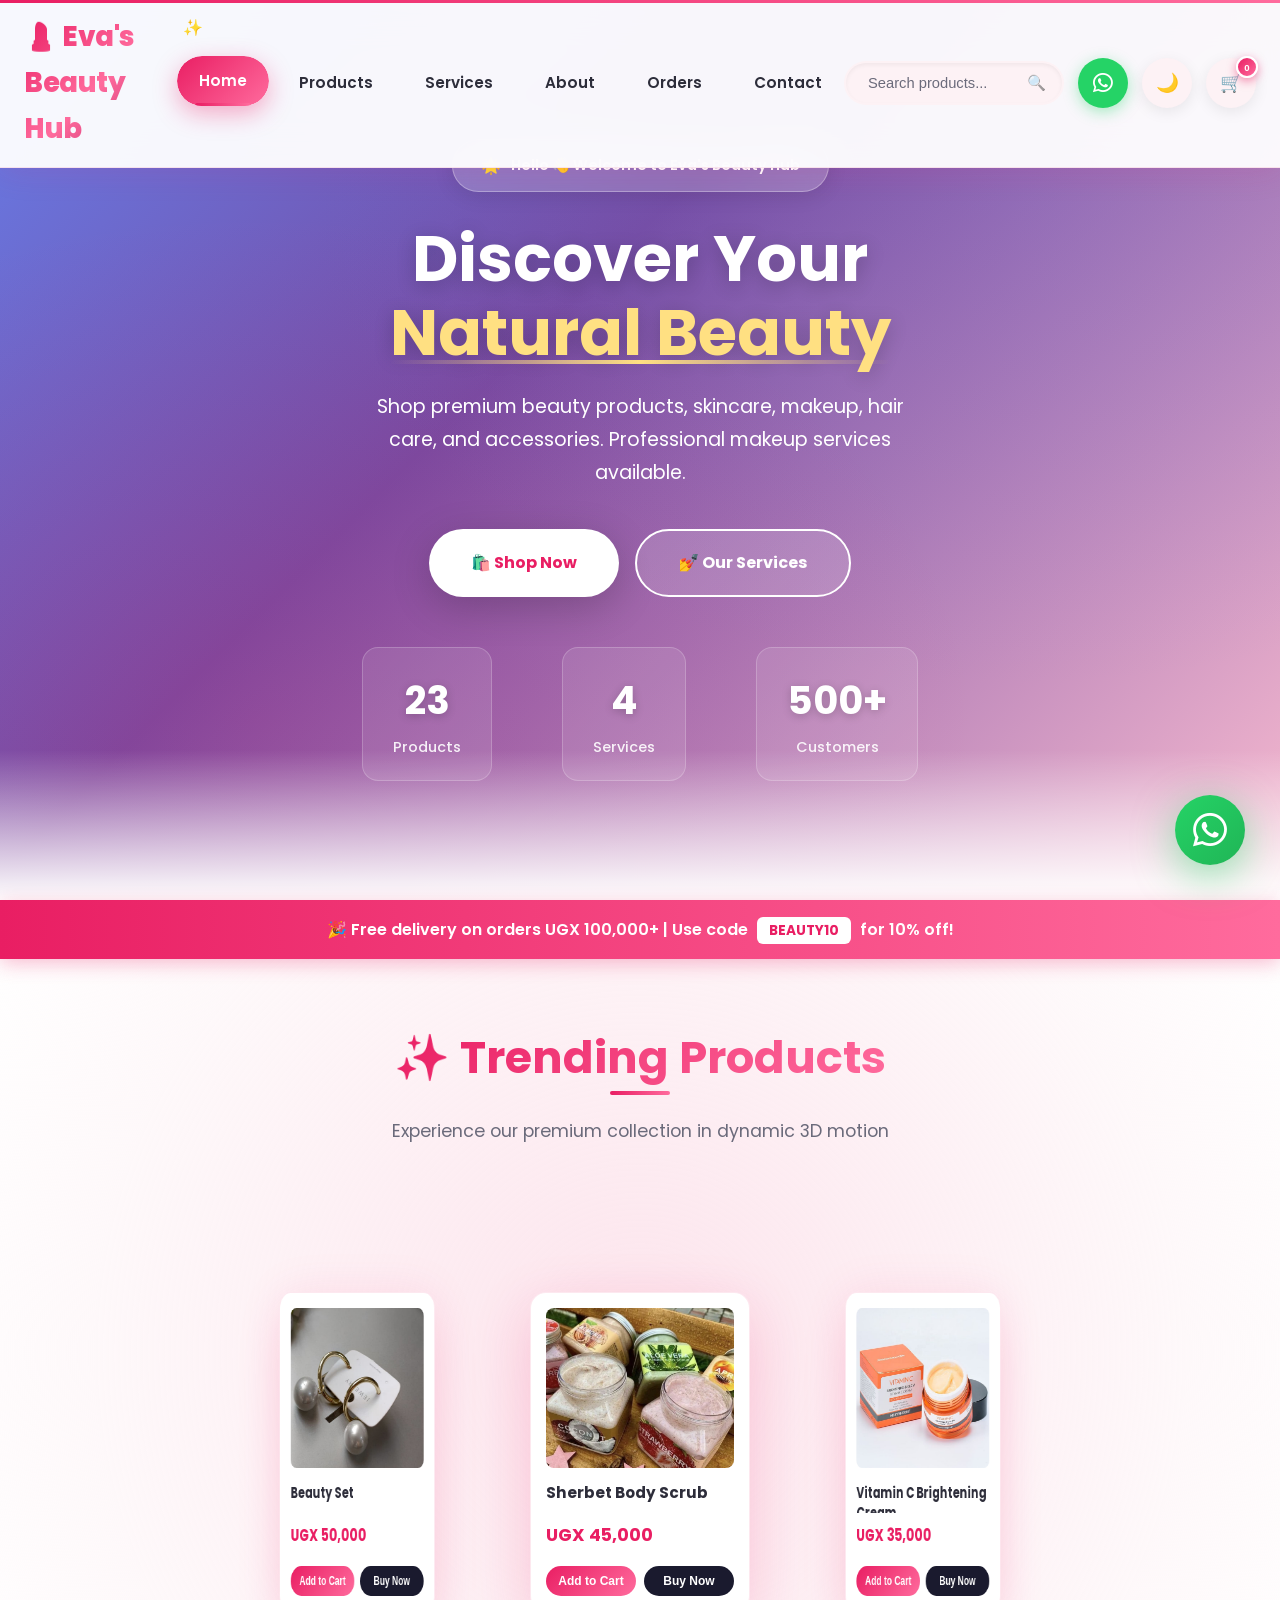
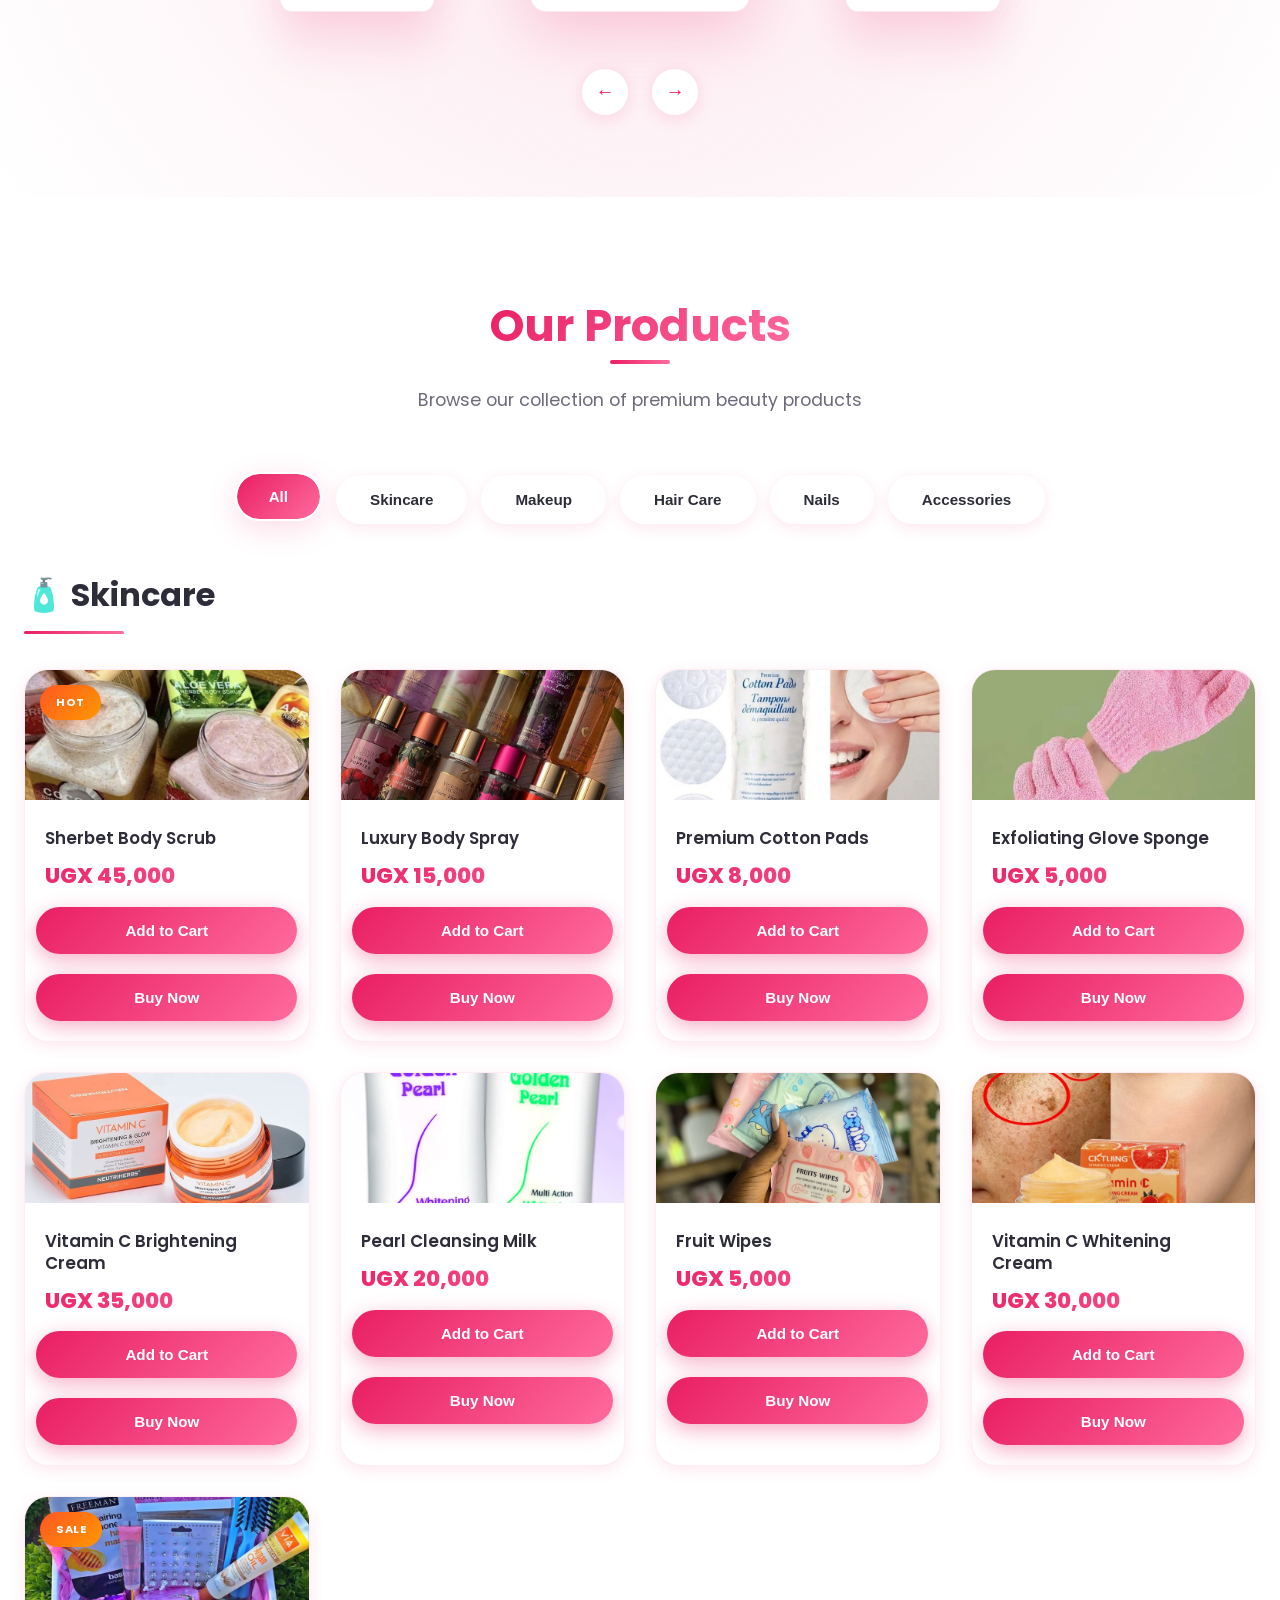
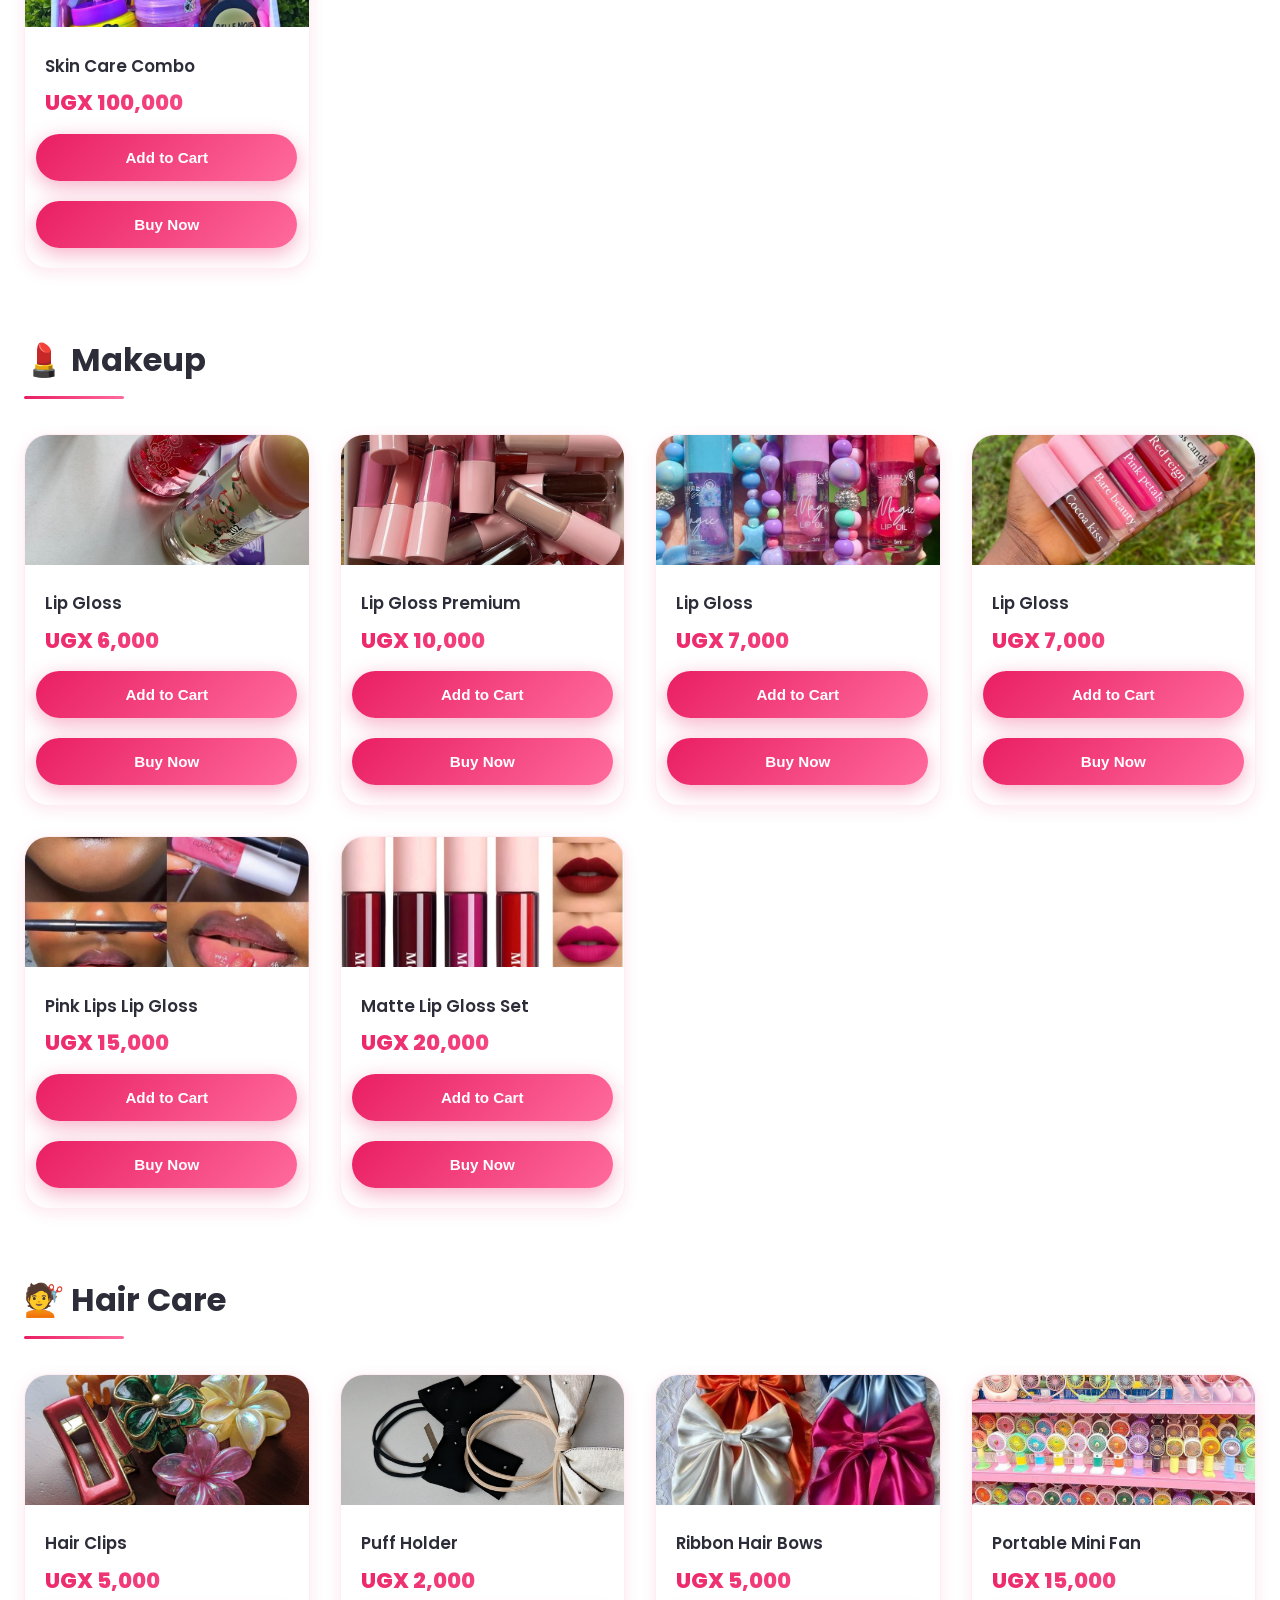
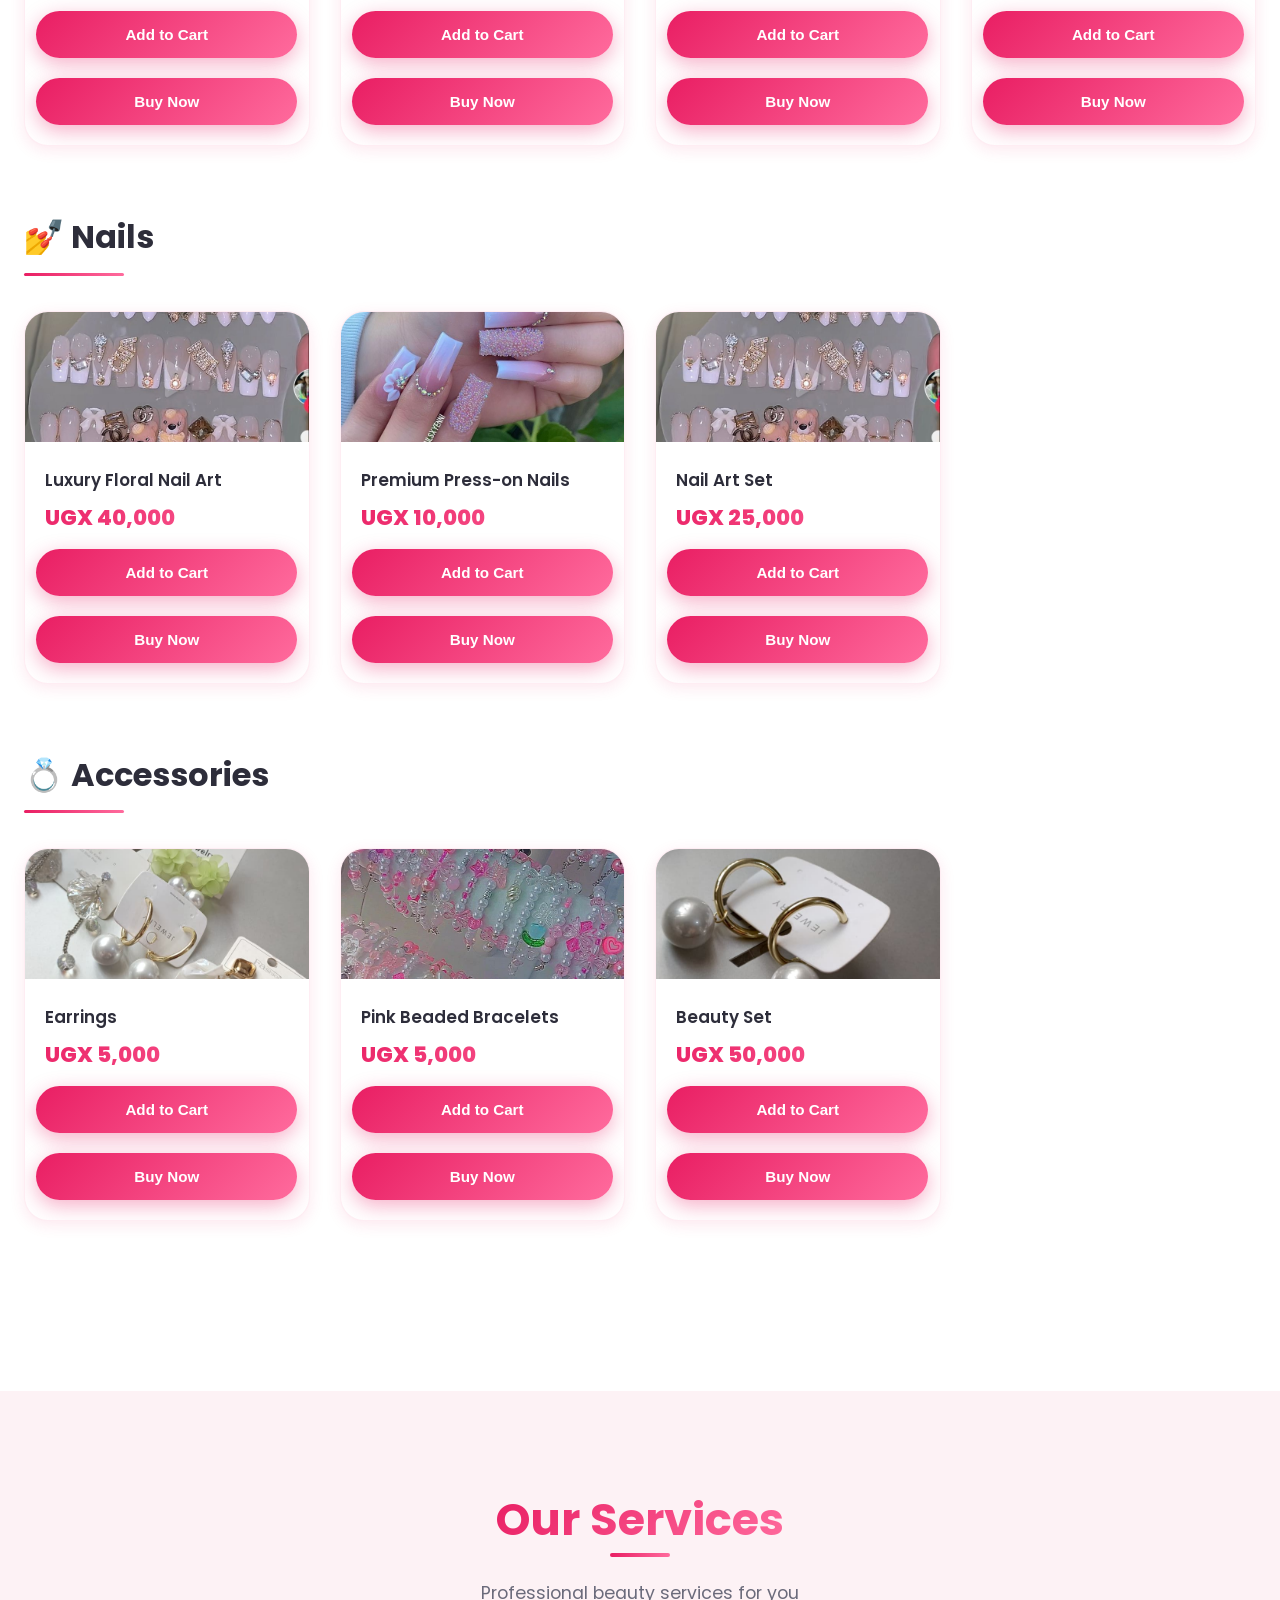
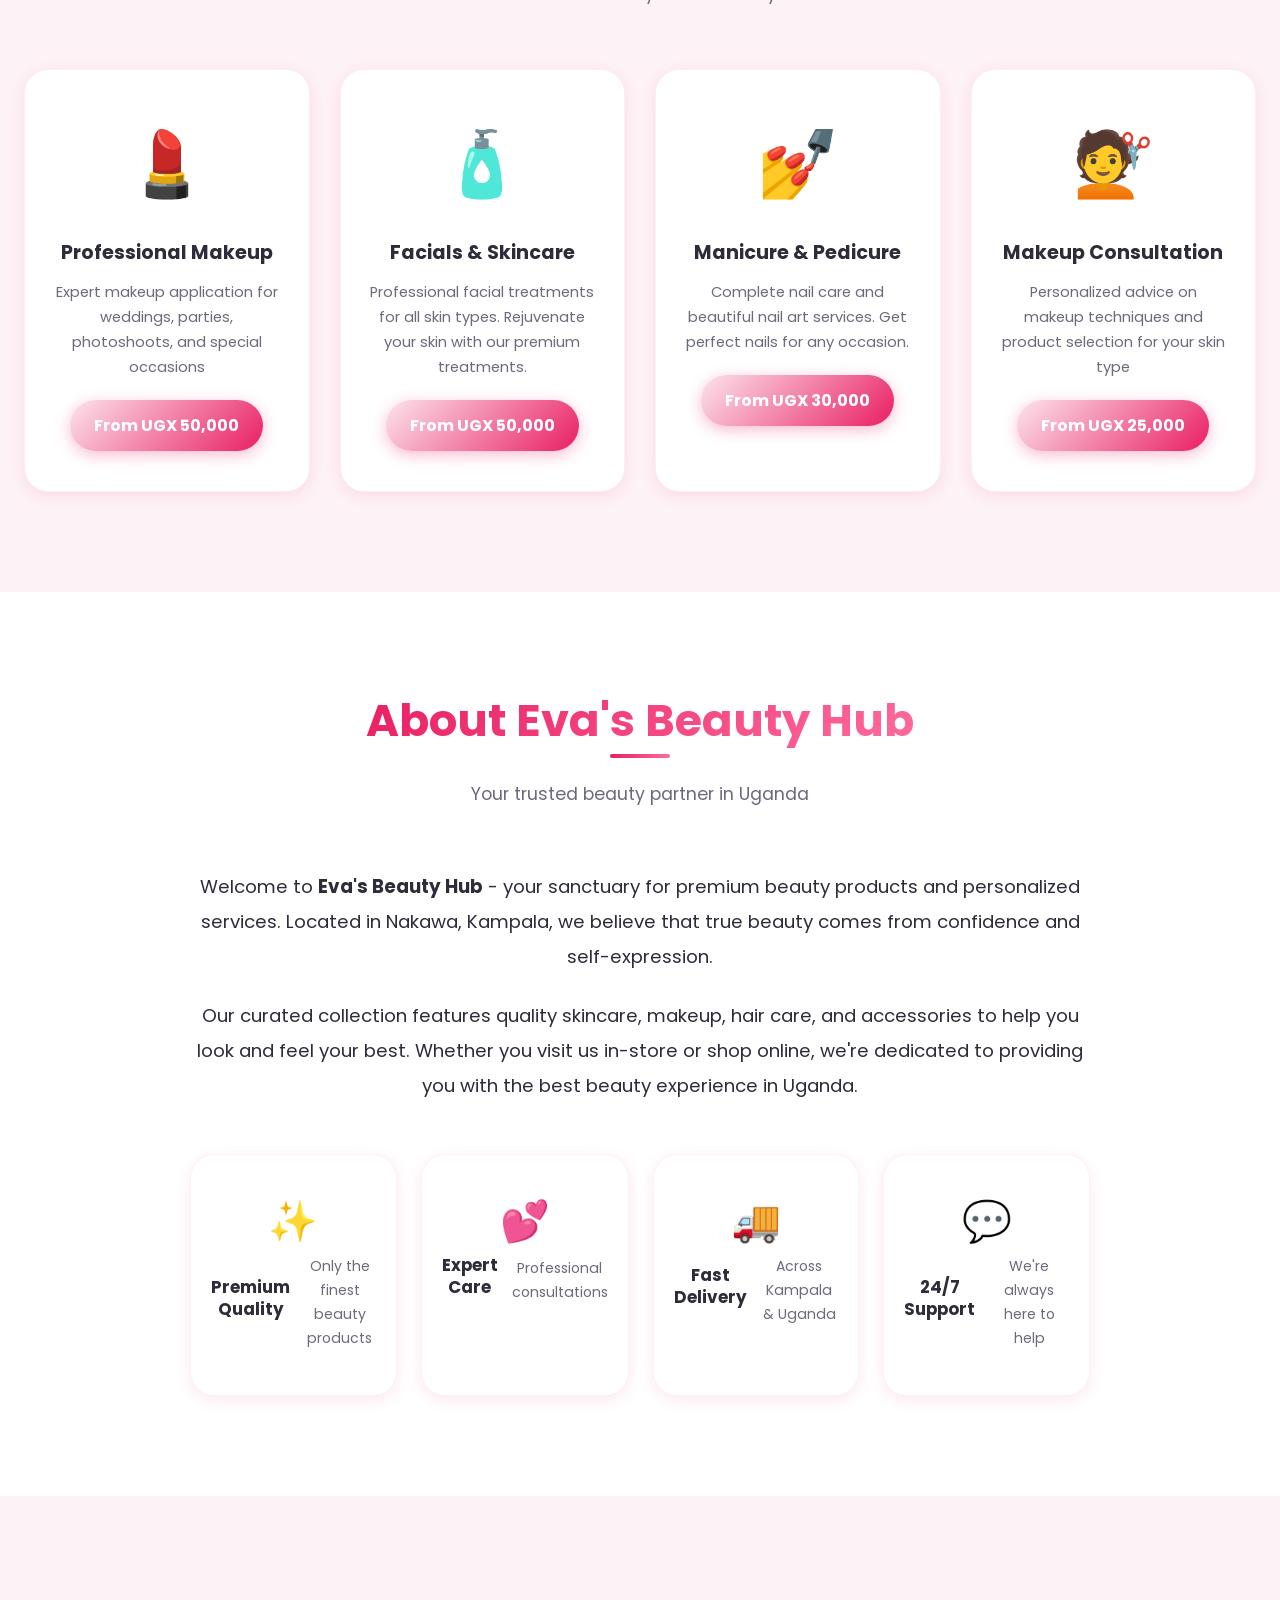
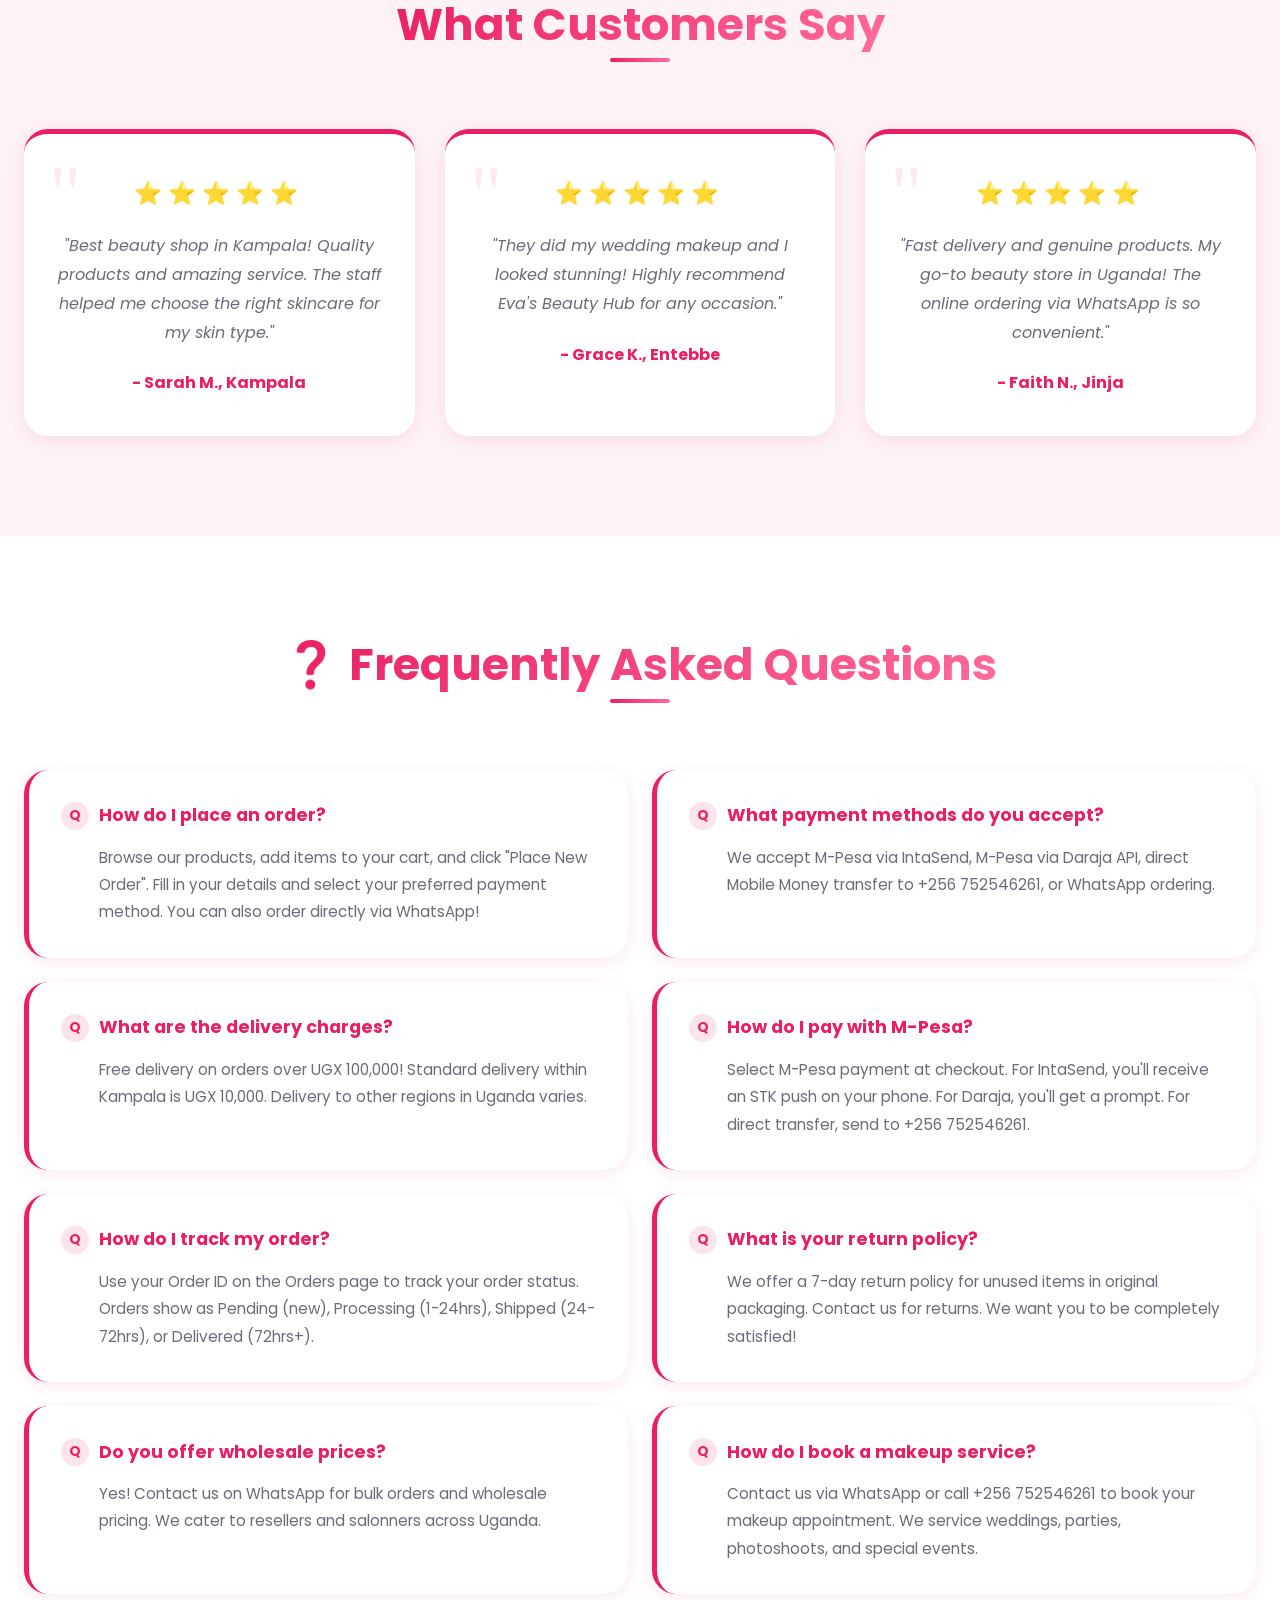
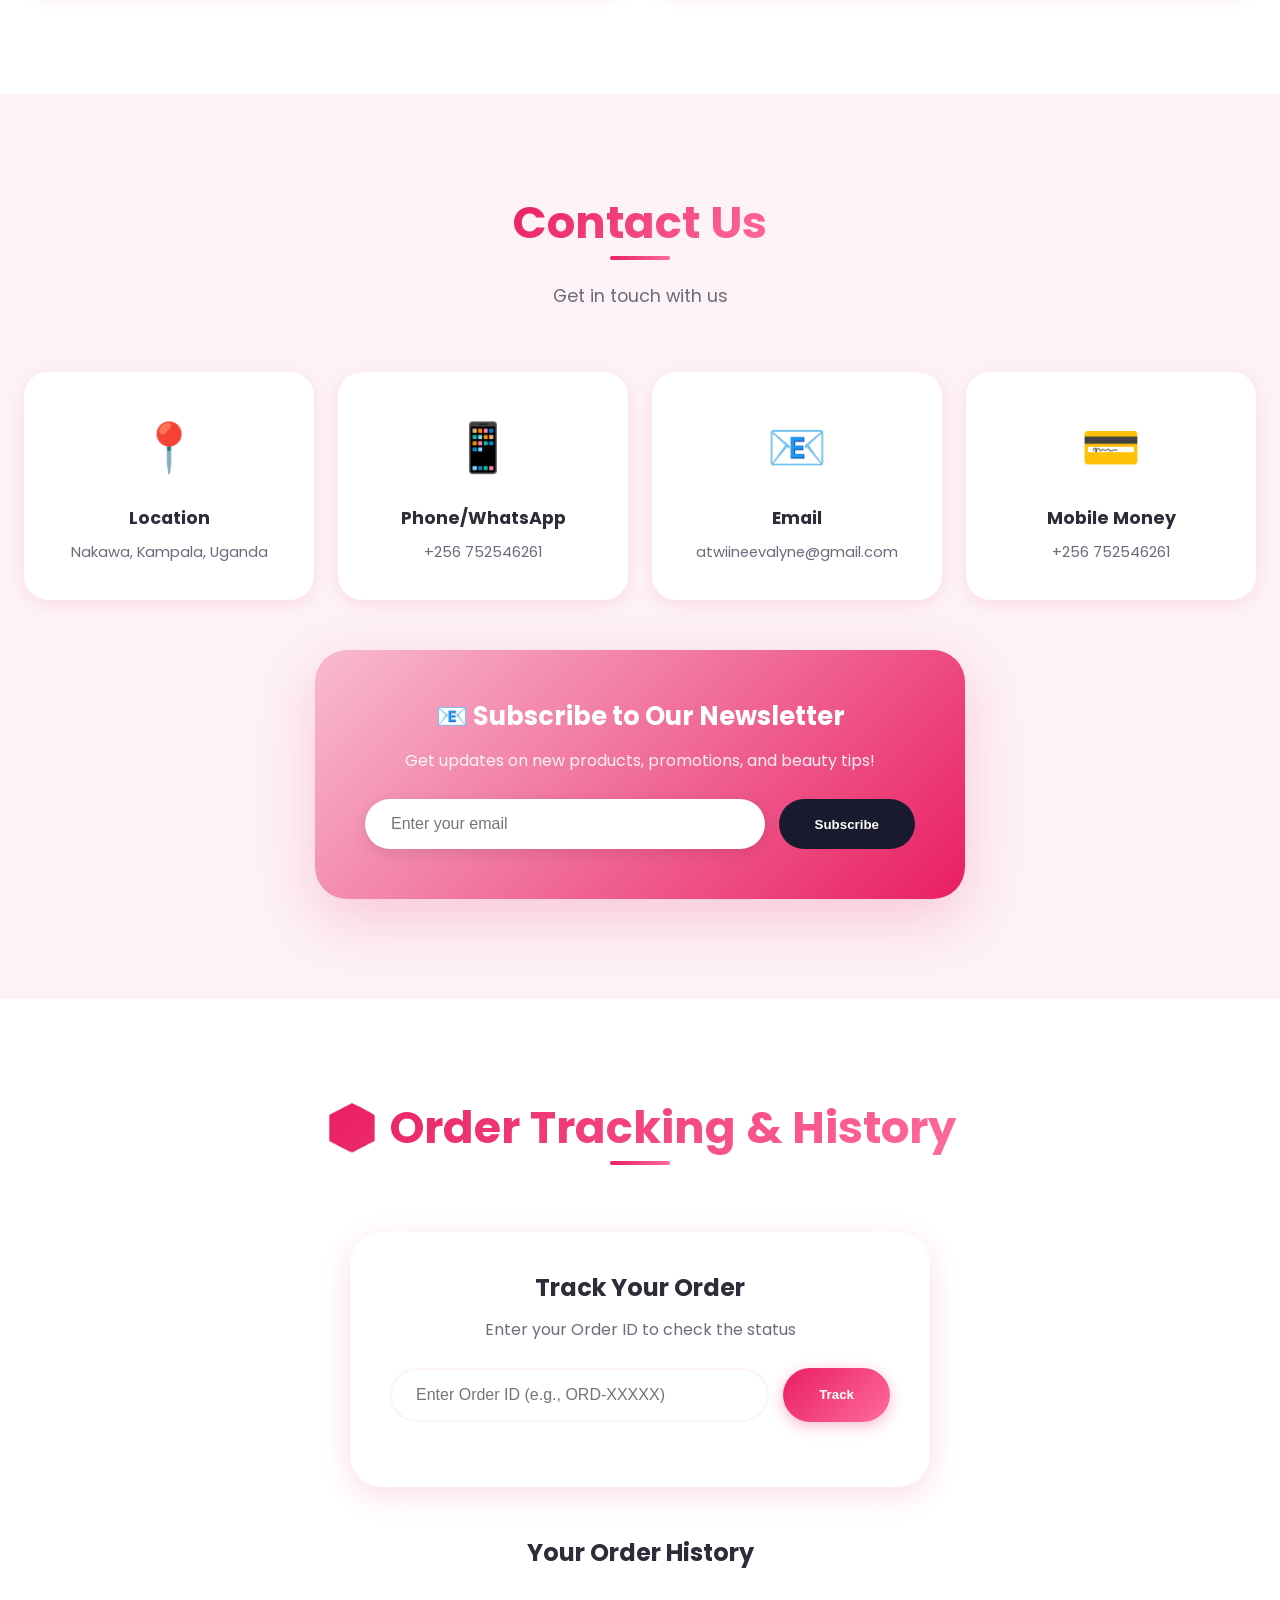
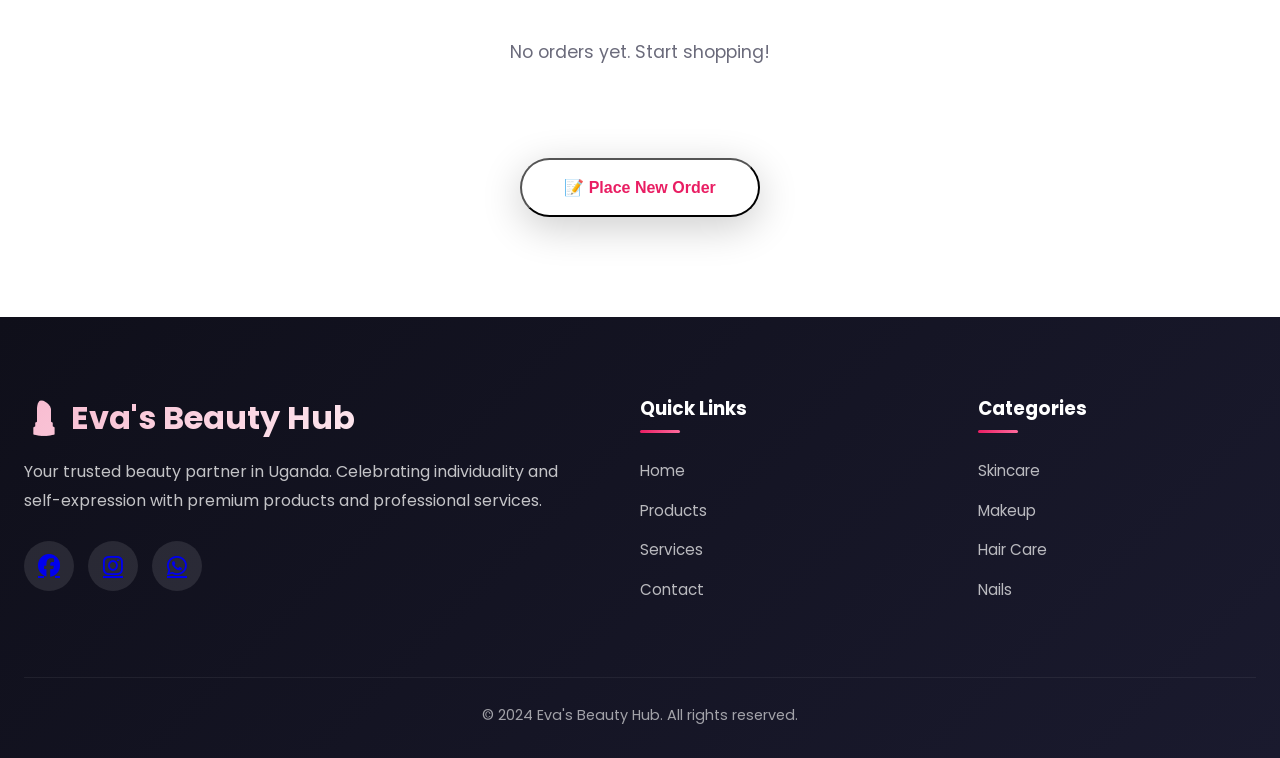
==== index.html @ d5ccd40c ""Update-phone-number-and-implement-product-image-preview"" ====
<!DOCTYPE html>
<html lang="en">
<head>
    <meta charset="UTF-8">
    <meta name="viewport" content="width=device-width, initial-scale=1.0">
    <meta name="description" content="Eva's Beauty Hub - Premium beauty products in Uganda. Shop Skincare, Makeup, Hair Care, Nals & Accessories">
    <title>Eva's Beauty Hub | Online Beauty Store Uganda</title>
    <link rel="stylesheet" href="style.css?v=2.5">
    <link href="https://fonts.googleapis.com/css2?family=Poppins:wght@300;400;500;600;700&display=swap" rel="stylesheet">
    <link rel="icon" href="data:image/svg+xml,<svg xmlns='http://www.w3.org/2000/svg' viewBox='0 0 100 100'><text y='.9em' font-size='90'>💄</text></svg>">
    <link rel="stylesheet" href="https://cdnjs.cloudflare.com/ajax/libs/font-awesome/6.4.0/css/all.min.css">
</head>
<body>

    <!-- Header -->
    <header class="header">
        <div class="header-container">
            <a href="#home" class="logo">💄 Eva's Beauty Hub</a>
            
            <nav class="nav-menu">
                <a href="#home" class="nav-link active">Home</a>
                <a href="#products" class="nav-link">Products</a>
                <a href="#services" class="nav-link">Services</a>
                <a href="#about" class="nav-link">About</a>
                <a href="#orders" class="nav-link">Orders</a>
                <a href="#contact" class="nav-link">Contact</a>
            </nav>

            <div class="header-actions">
                <div class="search-box">
                    <input type="text" id="searchInput" placeholder="Search products..." onkeyup="searchProducts()">
                </div>
                <a href="https://wa.me/256752546261?text=Welcome%20to%20Eva's%20Beauty%20Hub" class="whatsapp-btn" title="Chat on WhatsApp">
                    <i class="fab fa-whatsapp"></i>
                </a>
                <button class="theme-btn" onclick="toggleTheme()">🌙</button>
                <button class="cart-btn" onclick="openCart()">
                    🛒 <span id="cart-count">0</span>
                </button>
                <button class="menu-toggle" onclick="toggleMenu()">☰</button>
            </div>
        </div>
    </header>

    <!-- Hero Section -->
    <section id="home" class="hero">
        <div class="hero-content">
            <span class="hero-badge">Hello 👋 Welcome to Eva's Beauty Hub</span>
            <h1>Discover Your <span class="highlight">Natural Beauty</span></h1>
            <p>Shop premium beauty products, skincare, makeup, hair care, and accessories. Professional makeup services available.</p>
            <div class="hero-btns">
                <a href="#products" class="btn btn-primary">🛍️ Shop Now</a>
                <a href="#services" class="btn btn-outline">💅 Our Services</a>
            </div>
            <div class="hero-stats">
                <div class="stat"><strong>23</strong><span>Products</span></div>
                <div class="stat"><strong>4</strong><span>Services</span></div>
                <div class="stat"><strong>500+</strong><span>Customers</span></div>
            </div>
        </div>
    </section>

    <!-- Promo Banner -->
    <div class="promo-bar">
        🎉 Free delivery on orders UGX 100,000+ | Use code <strong>BEAUTY10</strong> for 10% off!
    </div>

    <!-- Circular Showcase Section -->
    <section class="circular-showcase">
        <div class="section-header">
            <h2>✨ Trending Products</h2>
            <p>Experience our premium collection in dynamic 3D motion</p>
        </div>
        <div class="carousel-stage">
            <div id="circular-carousel" class="carousel-container">
                <!-- Products will be injected by JavaScript -->
            </div>
            <div class="carousel-controls">
                <button class="control-btn" onclick="rotateCarouselManual('prev')">←</button>
                <button class="control-btn" onclick="rotateCarouselManual('next')">→</button>
            </div>
        </div>
    </section>

    <!-- Products Section -->
    <section id="products" class="section">
        <div class="section-header">
            <h2>Our Products</h2>
            <p>Browse our collection of premium beauty products</p>
        </div>

        <!-- Category Filters -->
        <div class="filter-btns">
            <button class="filter-btn active" onclick="filterCategory('all')">All</button>
            <button class="filter-btn" onclick="filterCategory('Skincare')">Skincare</button>
            <button class="filter-btn" onclick="filterCategory('Makeup')">Makeup</button>
            <button class="filter-btn" onclick="filterCategory('Hair Care')">Hair Care</button>
            <button class="filter-btn" onclick="filterCategory('Nails')">Nails</button>
            <button class="filter-btn" onclick="filterCategory('Accessories')">Accessories</button>
        </div>

        <!-- Skincare -->
        <div class="category-group" id="Skincare">
            <h3 class="category-title">🧴 Skincare</h3>
            <div class="products-grid">
                <div class="product-card"><div class="badge">Hot</div><img onclick="openImageModal(this.src)" style="cursor: zoom-in;" src="ace clear spot treatment.jpeg" alt="Sherbet Body Scrub"><h4>Sherbet Body Scrub</h4><p class="price">UGX 45,000</p><button onclick="addToCart(0)">Add to Cart</button><button onclick="quickBuy(0)" class="btn-quick-buy">Buy Now</button></div>
                <div class="product-card"><img onclick="openImageModal(this.src)" style="cursor: zoom-in;" src="body spray.jpeg" alt="Luxury Body Spray"><h4>Luxury Body Spray</h4><p class="price">UGX 15,000</p><button onclick="addToCart(1)">Add to Cart</button><button onclick="quickBuy(1)" class="btn-quick-buy">Buy Now</button></div>
                <div class="product-card"><img onclick="openImageModal(this.src)" style="cursor: zoom-in;" src="cotton pads.jpeg" alt="Premium Cotton Pads"><h4>Premium Cotton Pads</h4><p class="price">UGX 8,000</p><button onclick="addToCart(2)">Add to Cart</button><button onclick="quickBuy(2)" class="btn-quick-buy">Buy Now</button></div>
                <div class="product-card"><img onclick="openImageModal(this.src)" style="cursor: zoom-in;" src="glove sponge.jpeg" alt="Exfoliating Glove"><h4>Exfoliating Glove Sponge</h4><p class="price">UGX 5,000</p><button onclick="addToCart(3)">Add to Cart</button><button onclick="quickBuy(3)" class="btn-quick-buy">Buy Now</button></div>
                <div class="product-card"><img onclick="openImageModal(this.src)" style="cursor: zoom-in;" src="vc brightening cream.jpeg" alt="Vitamin C Cream"><h4>Vitamin C Brightening Cream</h4><p class="price">UGX 35,000</p><button onclick="addToCart(4)">Add to Cart</button><button onclick="quickBuy(4)" class="btn-quick-buy">Buy Now</button></div>
                <div class="product-card"><img onclick="openImageModal(this.src)" style="cursor: zoom-in;" src="pearl cleansing milk.jpeg" alt="Pearl Cleansing Milk"><h4>Pearl Cleansing Milk</h4><p class="price">UGX 20,000</p><button onclick="addToCart(5)">Add to Cart</button><button onclick="quickBuy(5)" class="btn-quick-buy">Buy Now</button></div>
                <div class="product-card"><img onclick="openImageModal(this.src)" style="cursor: zoom-in;" src="wipes.jpeg" alt="Fruit Wipes"><h4>Fruit Wipes</h4><p class="price">UGX 5,000</p><button onclick="addToCart(6)">Add to Cart</button><button onclick="quickBuy(6)" class="btn-quick-buy">Buy Now</button></div>
                <div class="product-card"><img onclick="openImageModal(this.src)" style="cursor: zoom-in;" src="vc whitening cream.jpeg" alt="Vitamin C Whitening"><h4>Vitamin C Whitening Cream</h4><p class="price">UGX 30,000</p><button onclick="addToCart(7)">Add to Cart</button><button onclick="quickBuy(7)" class="btn-quick-buy">Buy Now</button></div>
                <div class="product-card"><div class="badge">Sale</div><img onclick="openImageModal(this.src)" style="cursor: zoom-in;" src="44.jpeg" alt="Skin Care Combo"><h4>Skin Care Combo</h4><p class="price">UGX 100,000</p><button onclick="addToCart(8)">Add to Cart</button><button onclick="quickBuy(8)" class="btn-quick-buy">Buy Now</button></div>
            </div>
        </div>

        <!-- Makeup -->
        <div class="category-group" id="Makeup">
            <h3 class="category-title">💄 Makeup</h3>
            <div class="products-grid">
                <div class="product-card"><img onclick="openImageModal(this.src)" style="cursor: zoom-in;" src="r2.jpeg" alt="Lip Gloss"><h4>Lip Gloss</h4><p class="price">UGX 6,000</p><button onclick="addToCart(9)">Add to Cart</button><button onclick="quickBuy(9)" class="btn-quick-buy">Buy Now</button></div>
                <div class="product-card"><img onclick="openImageModal(this.src)" style="cursor: zoom-in;" src="r3.jpeg" alt="Lip Gloss Premium"><h4>Lip Gloss Premium</h4><p class="price">UGX 10,000</p><button onclick="addToCart(10)">Add to Cart</button><button onclick="quickBuy(10)" class="btn-quick-buy">Buy Now</button></div>
                <div class="product-card"><img onclick="openImageModal(this.src)" style="cursor: zoom-in;" src="r4.jpeg" alt="Lip Gloss"><h4>Lip Gloss</h4><p class="price">UGX 7,000</p><button onclick="addToCart(11)">Add to Cart</button><button onclick="quickBuy(11)" class="btn-quick-buy">Buy Now</button></div>
                <div class="product-card"><img onclick="openImageModal(this.src)" style="cursor: zoom-in;" src="r6.jpeg" alt="Lip Gloss"><h4>Lip Gloss</h4><p class="price">UGX 7,000</p><button onclick="addToCart(12)">Add to Cart</button><button onclick="quickBuy(12)" class="btn-quick-buy">Buy Now</button></div>
                <div class="product-card"><img onclick="openImageModal(this.src)" style="cursor: zoom-in;" src="e4.jpeg" alt="Pink Lips"><h4>Pink Lips Lip Gloss</h4><p class="price">UGX 15,000</p><button onclick="addToCart(13)">Add to Cart</button><button onclick="quickBuy(13)" class="btn-quick-buy">Buy Now</button></div>
                <div class="product-card"><img onclick="openImageModal(this.src)" style="cursor: zoom-in;" src="velvet matte lip stick.jpeg" alt="Matte Lip Gloss"><h4>Matte Lip Gloss Set</h4><p class="price">UGX 20,000</p><button onclick="addToCart(14)">Add to Cart</button><button onclick="quickBuy(14)" class="btn-quick-buy">Buy Now</button></div>
            </div>
        </div>

        <!-- Hair Care -->
        <div class="category-group" id="Hair Care">
            <h3 class="category-title">💇 Hair Care</h3>
            <div class="products-grid">
                <div class="product-card"><img onclick="openImageModal(this.src)" style="cursor: zoom-in;" src="rr.jpeg" alt="Hair Clips"><h4>Hair Clips</h4><p class="price">UGX 5,000</p><button onclick="addToCart(15)">Add to Cart</button><button onclick="quickBuy(15)" class="btn-quick-buy">Buy Now</button></div>
                <div class="product-card"><img onclick="openImageModal(this.src)" style="cursor: zoom-in;" src="re.jpeg" alt="Puff Holder"><h4>Puff Holder</h4><p class="price">UGX 2,000</p><button onclick="addToCart(16)">Add to Cart</button><button onclick="quickBuy(16)" class="btn-quick-buy">Buy Now</button></div>
                <div class="product-card"><img onclick="openImageModal(this.src)" style="cursor: zoom-in;" src="hair clips.jpeg" alt="Ribbon Hair Bows"><h4>Ribbon Hair Bows</h4><p class="price">UGX 5,000</p><button onclick="addToCart(17)">Add to Cart</button><button onclick="quickBuy(17)" class="btn-quick-buy">Buy Now</button></div>
                <div class="product-card"><img onclick="openImageModal(this.src)" style="cursor: zoom-in;" src="hand funs.jpeg" alt="Mini Fan"><h4>Portable Mini Fan</h4><p class="price">UGX 15,000</p><button onclick="addToCart(18)">Add to Cart</button><button onclick="quickBuy(18)" class="btn-quick-buy">Buy Now</button></div>
            </div>
        </div>

        <!-- Nails -->
        <div class="category-group" id="Nails">
            <h3 class="category-title">💅 Nails</h3>
            <div class="products-grid">
                <div class="product-card"><img onclick="openImageModal(this.src)" style="cursor: zoom-in;" src="nails3.jpeg" alt="Luxury Floral Nail Art"><h4>Luxury Floral Nail Art</h4><p class="price">UGX 40,000</p><button onclick="addToCart(19)">Add to Cart</button><button onclick="quickBuy(19)" class="btn-quick-buy">Buy Now</button></div>
                <div class="product-card"><img onclick="openImageModal(this.src)" style="cursor: zoom-in;" src="nails4.jpeg" alt="Premium Press-on Nails"><h4>Premium Press-on Nails</h4><p class="price">UGX 10,000</p><button onclick="addToCart(20)">Add to Cart</button><button onclick="quickBuy(20)" class="btn-quick-buy">Buy Now</button></div>
                <div class="product-card"><img onclick="openImageModal(this.src)" style="cursor: zoom-in;" src="nails.jpeg" alt="Nail Art Set"><h4>Nail Art Set</h4><p class="price">UGX 25,000</p><button onclick="addToCart(21)">Add to Cart</button><button onclick="quickBuy(21)" class="btn-quick-buy">Buy Now</button></div>
            </div>
        </div>

        <!-- Accessories -->
        <div class="category-group" id="Accessories">
            <h3 class="category-title">💍 Accessories</h3>
            <div class="products-grid">
                <div class="product-card"><img onclick="openImageModal(this.src)" style="cursor: zoom-in;" src="r1.jpeg" alt="Earrings"><h4>Earrings</h4><p class="price">UGX 5,000</p><button onclick="addToCart(22)">Add to Cart</button><button onclick="quickBuy(22)" class="btn-quick-buy">Buy Now</button></div>
                <div class="product-card"><img onclick="openImageModal(this.src)" style="cursor: zoom-in;" src="bracelets.jpeg" alt="Pink Beaded Bracelets"><h4>Pink Beaded Bracelets</h4><p class="price">UGX 5,000</p><button onclick="addToCart(23)">Add to Cart</button><button onclick="quickBuy(23)" class="btn-quick-buy">Buy Now</button></div>
                <div class="product-card"><img onclick="openImageModal(this.src)" style="cursor: zoom-in;" src="er.jpeg" alt="Beauty Set"><h4>Beauty Set</h4><p class="price">UGX 50,000</p><button onclick="addToCart(24)">Add to Cart</button><button onclick="quickBuy(24)" class="btn-quick-buy">Buy Now</button></div>
            </div>
        </div>
    </section>

    <!-- Services Section -->
    <section id="services" class="section bg-light">
        <div class="section-header">
            <h2>Our Services</h2>
            <p>Professional beauty services for you</p>
        </div>
        <div class="services-grid">
            <div class="service-card">
                <div class="service-icon">💄</div>
                <h3>Professional Makeup</h3>
                <p>Expert makeup application for weddings, parties, photoshoots, and special occasions</p>
                <span class="service-price">From UGX 50,000</span>
            </div>
            <div class="service-card">
                <div class="service-icon">🧴</div>
                <h3>Facials & Skincare</h3>
                <p>Professional facial treatments for all skin types. Rejuvenate your skin with our premium treatments.</p>
                <span class="service-price">From UGX 50,000</span>
            </div>
            <div class="service-card">
                <div class="service-icon">💅</div>
                <h3>Manicure & Pedicure</h3>
                <p>Complete nail care and beautiful nail art services. Get perfect nails for any occasion.</p>
                <span class="service-price">From UGX 30,000</span>
            </div>
            <div class="service-card">
                <div class="service-icon">💇</div>
                <h3>Makeup Consultation</h3>
                <p>Personalized advice on makeup techniques and product selection for your skin type</p>
                <span class="service-price">From UGX 25,000</span>
            </div>
        </div>
    </section>

    <!-- About Section -->
    <section id="about" class="section">
        <div class="section-header">
            <h2>About Eva's Beauty Hub</h2>
            <p>Your trusted beauty partner in Uganda</p>
        </div>
        <div class="about-content">
            <p>Welcome to <strong>Eva's Beauty Hub</strong> - your sanctuary for premium beauty products and personalized services. Located in Nakawa, Kampala, we believe that true beauty comes from confidence and self-expression.</p>
            <p>Our curated collection features quality skincare, makeup, hair care, and accessories to help you look and feel your best. Whether you visit us in-store or shop online, we're dedicated to providing you with the best beauty experience in Uganda.</p>
            <div class="features">
                <div class="feature"><span>✨</span><div><h4>Premium Quality</h4><p>Only the finest beauty products</p></div></div>
                <div class="feature"><span>💕</span><div><h4>Expert Care</h4><p>Professional consultations</p></div></div>
                <div class="feature"><span>🚚</span><div><h4>Fast Delivery</h4><p>Across Kampala & Uganda</p></div></div>
                <div class="feature"><span>💬</span><div><h4>24/7 Support</h4><p>We're always here to help</p></div></div>
            </div>
        </div>
    </section>

    <!-- Testimonials -->
    <section class="section bg-light">
        <div class="section-header">
            <h2>What Customers Say</h2>
        </div>
        <div class="testimonials-grid">
            <div class="testimonial">
                <div class="stars">⭐⭐⭐⭐⭐</div>
                <p>"Best beauty shop in Kampala! Quality products and amazing service. The staff helped me choose the right skincare for my skin type."</p>
                <span>- Sarah M., Kampala</span>
            </div>
            <div class="testimonial">
                <div class="stars">⭐⭐⭐⭐⭐</div>
                <p>"They did my wedding makeup and I looked stunning! Highly recommend Eva's Beauty Hub for any occasion."</p>
                <span>- Grace K., Entebbe</span>
            </div>
            <div class="testimonial">
                <div class="stars">⭐⭐⭐⭐⭐</div>
                <p>"Fast delivery and genuine products. My go-to beauty store in Uganda! The online ordering via WhatsApp is so convenient."</p>
                <span>- Faith N., Jinja</span>
            </div>
        </div>
    </section>

    <!-- FAQ Section -->
    <section class="section">
        <div class="section-header">
            <h2>❓ Frequently Asked Questions</h2>
        </div>
        <div class="faq-grid">
            <div class="faq-item">
                <h4>How do I place an order?</h4>
                <p>Browse our products, add items to your cart, and click "Place New Order". Fill in your details and select your preferred payment method. You can also order directly via WhatsApp!</p>
            </div>
            <div class="faq-item">
                <h4>What payment methods do you accept?</h4>
                <p>We accept M-Pesa via IntaSend, M-Pesa via Daraja API, direct Mobile Money transfer to +256 752546261, or WhatsApp ordering.</p>
            </div>
            <div class="faq-item">
                <h4>What are the delivery charges?</h4>
                <p>Free delivery on orders over UGX 100,000! Standard delivery within Kampala is UGX 10,000. Delivery to other regions in Uganda varies.</p>
            </div>
            <div class="faq-item">
                <h4>How do I pay with M-Pesa?</h4>
                <p>Select M-Pesa payment at checkout. For IntaSend, you'll receive an STK push on your phone. For Daraja, you'll get a prompt. For direct transfer, send to +256 752546261.</p>
            </div>
            <div class="faq-item">
                <h4>How do I track my order?</h4>
                <p>Use your Order ID on the Orders page to track your order status. Orders show as Pending (new), Processing (1-24hrs), Shipped (24-72hrs), or Delivered (72hrs+).</p>
            </div>
            <div class="faq-item">
                <h4>What is your return policy?</h4>
                <p>We offer a 7-day return policy for unused items in original packaging. Contact us for returns. We want you to be completely satisfied!</p>
            </div>
            <div class="faq-item">
                <h4>Do you offer wholesale prices?</h4>
                <p>Yes! Contact us on WhatsApp for bulk orders and wholesale pricing. We cater to resellers and salonners across Uganda.</p>
            </div>
            <div class="faq-item">
                <h4>How do I book a makeup service?</h4>
                <p>Contact us via WhatsApp or call +256 752546261 to book your makeup appointment. We service weddings, parties, photoshoots, and special events.</p>
            </div>
        </div>
    </section>

    <!-- Contact Section -->
    <section id="contact" class="section bg-light">
        <div class="section-header">
            <h2>Contact Us</h2>
            <p>Get in touch with us</p>
        </div>
        <div class="contact-grid">
            <div class="contact-card">
                <span>📍</span>
                <h4>Location</h4>
                <p>Nakawa, Kampala, Uganda</p>
            </div>
            <div class="contact-card">
                <span>📱</span>
                <h4>Phone/WhatsApp</h4>
                <p>+256 752546261</p>
            </div>
            <div class="contact-card">
                <span>📧</span>
                <h4>Email</h4>
                <p>atwiineevalyne@gmail.com</p>
            </div>
            <div class="contact-card">
                <span>💳</span>
                <h4>Mobile Money</h4>
                <p>+256 752546261</p>
            </div>
        </div>

        <!-- Newsletter -->
        <div class="newsletter">
            <h3>📧 Subscribe to Our Newsletter</h3>
            <p>Get updates on new products, promotions, and beauty tips!</p>
            <form onsubmit="subscribeNewsletter(event)">
                <input type="email" id="newsletterEmail" placeholder="Enter your email" required>
                <button type="submit">Subscribe</button>
            </form>
        </div>
    </section>

    <!-- Orders Section -->
    <section id="orders" class="section">
        <div class="section-header">
            <h2>📦 Order Tracking & History</h2>
        </div>
        
        <!-- Track Order -->
        <div class="track-order">
            <h3>Track Your Order</h3>
            <p>Enter your Order ID to check the status</p>
            <div class="track-form">
                <input type="text" id="trackInput" placeholder="Enter Order ID (e.g., ORD-XXXXX)">
                <button onclick="trackOrder()">Track</button>
            </div>
            <div id="trackResult"></div>
        </div>

        <!-- Order History -->
        <div class="order-history">
            <h3>Your Order History</h3>
            <div id="orderHistory"></div>
        </div>

        <!-- Place New Order Button -->
        <div class="place-order-section">
            <button class="btn btn-primary" onclick="openOrderModal()">📝 Place New Order</button>
        </div>
    </section>

    <!-- Footer -->
    <footer class="footer">
        <div class="footer-content">
            <div class="footer-brand">
                <h3>💄 Eva's Beauty Hub</h3>
                <p>Your trusted beauty partner in Uganda. Celebrating individuality and self-expression with premium products and professional services.</p>
                <div class="social-links">
                    <a href="#"><i class="fab fa-facebook"></i></a>
                    <a href="#"><i class="fab fa-instagram"></i></a>
                    <a href="https://wa.me/256752546261?text=Welcome%20to%20Eva's%20Beauty%20Hub"><i class="fab fa-whatsapp"></i></a>
                </div>
            </div>
            <div class="footer-links">
                <h4>Quick Links</h4>
                <a href="#home">Home</a>
                <a href="#products">Products</a>
                <a href="#services">Services</a>
                <a href="#contact">Contact</a>
            </div>
            <div class="footer-links">
                <h4>Categories</h4>
                <a href="#products">Skincare</a>
                <a href="#products">Makeup</a>
                <a href="#products">Hair Care</a>
                <a href="#products">Nails</a>
            </div>
        </div>
        <div class="footer-bottom">
            <p>&copy; 2024 Eva's Beauty Hub. All rights reserved.</p>
        </div>
    </footer>

    <!-- Floating WhatsApp -->
    <a href="https://wa.me/256752546261?text=Welcome%20to%20Eva's%20Beauty%20Hub" class="float-whatsapp" target="_blank"><i class="fab fa-whatsapp"></i></a>

    <!-- Cart Modal -->
    <div id="cartModal" class="modal">
        <div class="modal-content order-modal">
            <span class="close" onclick="closeCart()">&times;</span>
            <h2>🛒 Your Cart</h2>
            <div id="cart-items">
                <p class="empty-cart">Your cart is empty</p>
            </div>
            <div class="cart-total">
                <strong>Total: UGX <span id="cart-total">0</span></strong>
            </div>

            <!-- Checkout Form (Initially Hidden) -->
            <div id="checkoutForm" style="display:none; margin-top: 30px; border-top: 2px solid var(--bg-light); padding-top: 20px;">
                <h3>📝 Order Details</h3>
                <div id="checkoutSummary" style="background: var(--bg-light); padding: 15px; border-radius: 8px; margin-bottom: 20px; font-size: 0.9em;">
                    <!-- Order summary will be injected here -->
                </div>
                <form id="orderForm" onsubmit="submitOrder(event)">
                    <div class="form-group">
                        <label>Full Name *</label>
                        <input type="text" id="orderName" required placeholder="Your full name">
                    </div>
                    <div class="form-group">
                        <label>Email *</label>
                        <input type="email" id="orderEmail" required placeholder="your@email.com">
                    </div>
                    <div class="form-group">
                        <label>Phone Number *</label>
                        <input type="tel" id="orderPhone" required placeholder="+256 7XX XXX XXX">
                    </div>
                    <div class="form-group">
                        <label>Delivery Address *</label>
                        <textarea id="orderAddress" required placeholder="Full delivery address"></textarea>
                    </div>
                    <div class="form-group">
                        <label>Payment Method *</label>
                        <select id="orderPayment" required>
                            <option value="">-- Select Payment --</option>
                            <option value="intasend">M-Pesa via IntaSend (STK Push)</option>
                            <option value="daraja">M-Pesa via Daraja API</option>
                            <option value="direct">Direct Mobile Money Transfer</option>
                            <option value="whatsapp">WhatsApp Ordering</option>
                            <option value="instagram">Instagram Ordering (Direct DM)</option>
                            <option value="gmail">Email Ordering (Gmail)</option>
                        </select>
                    </div>
                    <div class="payment-instructions" id="paymentInstructions" style="display:none">
                        <p id="instructionText"></p>
                    </div>
                    <div class="form-group">
                        <label>Special Notes</label>
                        <textarea id="orderNotes" placeholder="Any special instructions..."></textarea>
                    </div>
                    <button type="submit" class="btn-submit" id="orderSubmitBtn">✅ Submit Order</button>
                </form>
            </div>

            <div class="cart-actions" id="cartActions">
                <button class="btn-order" onclick="showCheckout()" id="proceedBtn">📝 Proceed to Checkout</button>
                <button class="btn-clear" onclick="clearCart()">Clear Cart</button>
            </div>
        </div>
    </div>

    <!-- Image Preview Modal -->
    <div id="imageModal" class="modal" onclick="closeImageModal()">
        <span class="close" onclick="closeImageModal()">&times;</span>
        <div class="modal-content">
            <img id="fullImage" src="" alt="Full Product Image">
        </div>
    </div>

    <!-- Toast Container -->
    <div id="toast-container"></div>

    <script>
        // Products Data
        const products = [
            {name: "Sherbet Body Scrub", price: 45000, category: "Skincare"},
            {name: "Luxury Body Spray", price: 15000, category: "Skincare"},
            {name: "Premium Cotton Pads", price: 8000, category: "Skincare"},
            {name: "Exfoliating Glove Sponge", price: 5000, category: "Skincare"},
            {name: "Vitamin C Brightening Cream", price: 35000, category: "Skincare"},
            {name: "Pearl Cleansing Milk", price: 20000, category: "Skincare"},
            {name: "Fruit Wipes", price: 5000, category: "Skincare"},
            {name: "Vitamin C Whitening Cream", price: 30000, category: "Skincare"},
            {name: "Skin Care Combo", price: 100000, category: "Skincare"},
            {name: "Lip Gloss", price: 6000, category: "Makeup"},
            {name: "Lip Gloss Premium", price: 10000, category: "Makeup"},
            {name: "Lip Gloss", price: 7000, category: "Makeup"},
            {name: "Lip Gloss", price: 7000, category: "Makeup"},
            {name: "Pink Lips Lip Gloss", price: 15000, category: "Makeup"},
            {name: "Matte Lip Gloss Set", price: 20000, category: "Makeup"},
            {name: "Hair Clips", price: 5000, category: "Hair Care"},
            {name: "Puff Holder", price: 2000, category: "Hair Care"},
            {name: "Ribbon Hair Bows", price: 5000, category: "Hair Care"},
            {name: "Portable Mini Fan", price: 15000, category: "Hair Care"},
            {name: "Luxury Floral Nail Art", price: 40000, category: "Nails"},
            {name: "Premium Press-on Nails", price: 10000, category: "Nails"},
            {name: "Nail Art Set", price: 25000, category: "Nails"},
            {name: "Earrings", price: 5000, category: "Accessories"},
            {name: "Pink Beaded Bracelets", price: 5000, category: "Accessories"},
            {name: "Beauty Set", price: 50000, category: "Accessories"}
        ];

        // Cart
        let cart = JSON.parse(localStorage.getItem('evaCart')) || [];
        updateCartCount();

        function updateCartCount() {
            const count = cart.reduce((sum, item) => sum + item.quantity, 0);
            document.getElementById('cart-count').innerText = count;
        }

        // Add to Cart
        function addToCart(index) {
            const existingItem = cart.find(item => item.productIndex === index);
            if (existingItem) {
                existingItem.quantity += 1;
            } else {
                cart.push({
                    productIndex: index,
                    quantity: 1,
                    ...products[index]
                });
            }
            saveCart();
            updateCartCount();
            showToast(products[index].name + ' added to cart!');
            updateCartDisplay();
        }

        function saveCart() {
            localStorage.setItem('evaCart', JSON.stringify(cart));
        }

        // Open Cart
        function openCart() {
            updateCartDisplay();
            document.getElementById('cartModal').style.display = 'block';
        }

        // Close Cart
        function closeCart() {
            document.getElementById('cartModal').style.display = 'none';
            // Reset checkout form when closing
            document.getElementById('checkoutForm').style.display = 'none';
            document.getElementById('proceedBtn').style.display = 'block';
            document.getElementById('orderForm').reset();
        }

        // Update Cart Display
        function updateCartDisplay() {
            const container = document.getElementById('cart-items');
            const totalSpan = document.getElementById('cart-total');
            const proceedBtn = document.getElementById('proceedBtn');
            const checkoutForm = document.getElementById('checkoutForm');

            if (cart.length === 0) {
                container.innerHTML = '<p class="empty-cart">Your cart is empty 🛒</p>';
                totalSpan.innerText = '0';
                proceedBtn.style.display = 'none';
                checkoutForm.style.display = 'none';
                return;
            }

            proceedBtn.style.display = 'block';
            let total = 0;
            let html = '';
            cart.forEach((item, i) => {
                const itemTotal = item.price * item.quantity;
                total += itemTotal;
                html += `
                    <div class="cart-item">
                        <div class="cart-item-info">
                            <span class="cart-item-name">${item.name}</span>
                            <span class="cart-item-price">UGX ${item.price.toLocaleString()}</span>
                        </div>
                        <div class="cart-item-actions">
                            <div class="quantity-controls">
                                <button class="qty-btn" onclick="changeQuantity(${i}, -1)">-</button>
                                <span class="qty-value">${item.quantity}</span>
                                <button class="qty-btn" onclick="changeQuantity(${i}, 1)">+</button>
                            </div>
                            <span class="item-total">UGX ${itemTotal.toLocaleString()}</span>
                            <button class="remove-btn" onclick="removeItem(${i})">✕</button>
                        </div>
                    </div>`;
            });
            
            // Add scroll indicator if cart has items and checkout not already visible
            if (checkoutForm.style.display === 'none') {
                html += `
                    <div class="scroll-indicator" onclick="showCheckout()" title="Proceed to checkout">
                        <span>📝 Proceed to Order</span>
                        <i class="fas fa-chevron-down"></i>
                    </div>`;
            } else {
                // If checkout is visible, update summary dynamically
                updateCheckoutSummary();
            }

            container.innerHTML = html;
            totalSpan.innerText = total.toLocaleString();
        }

        // Update Checkout Summary
        function updateCheckoutSummary() {
            const summaryContainer = document.getElementById('checkoutSummary');
            if (!summaryContainer) return;
            const total = cart.reduce((sum, item) => sum + (item.price * item.quantity), 0);
            const itemsList = cart.map(item => `<div>${item.name} x${item.quantity} - UGX ${(item.price * item.quantity).toLocaleString()}</div>`).join('');
            
            summaryContainer.innerHTML = `
                <div style="margin-bottom: 8px; font-weight: 600;">Order Summary:</div>
                ${itemsList}
                <div style="margin-top: 8px; border-top: 1px solid var(--bg-light); padding-top: 8px; font-weight: 700; color: var(--primary);">
                    Total: UGX ${total.toLocaleString()}
                </div>
            `;
        }

        // Change Quantity
        function changeQuantity(index, delta) {
            cart[index].quantity += delta;
            if (cart[index].quantity <= 0) {
                removeItem(index);
            } else {
                saveCart();
                updateCartCount();
                updateCartDisplay();
            }
        }

        // Remove Item
        function removeItem(index) {
            cart.splice(index, 1);
            saveCart();
            updateCartCount();
            updateCartDisplay();
        }

        // Clear Cart
        function clearCart() {
            cart = [];
            saveCart();
            updateCartCount();
            updateCartDisplay();
            showToast('Cart cleared!');
        }

        // Show Checkout Form
        function showCheckout() {
            updateCheckoutSummary();

            // Auto-fill from localStorage
            const savedInfo = JSON.parse(localStorage.getItem('evaCustomerInfo'));
            if (savedInfo) {
                document.getElementById('orderName').value = savedInfo.name || '';
                document.getElementById('orderEmail').value = savedInfo.email || '';
                document.getElementById('orderPhone').value = savedInfo.phone || '';
                document.getElementById('orderAddress').value = savedInfo.address || '';
            }

            document.getElementById('checkoutForm').style.display = 'block';
            document.getElementById('proceedBtn').style.display = 'none';
            
            // Hide the scroll indicator in the list since we're here
            updateCartDisplay();

            // Scroll to form
            document.getElementById('checkoutForm').scrollIntoView({ behavior: 'smooth' });
        }

        // Payment method instructions
        document.getElementById('orderPayment').addEventListener('change', function() {
            const instructions = document.getElementById('paymentInstructions');
            const text = document.getElementById('instructionText');
            const btn = document.getElementById('orderSubmitBtn');
            const method = this.value;
            
            if (!method) {
                instructions.style.display = 'none';
                btn.textContent = "✅ Submit Order";
                return;
            }

            instructions.style.display = 'block';
            
            if (method === 'intasend') {
                text.textContent = "You will receive an STK push on your phone. Enter your M-Pesa PIN to complete payment.";
                btn.textContent = "✅ Submit Order";
            } else if (method === 'daraja') {
                text.textContent = "You will receive a prompt on your phone. Enter your M-Pesa PIN to complete payment.";
                btn.textContent = "✅ Submit Order";
            } else if (method === 'direct') {
                text.textContent = "Send UGX to +256 752546261 via M-Pesa. Use your phone number as the reference.";
                btn.textContent = "✅ Submit Order";
            } else if (method === 'whatsapp') {
                text.textContent = "You will be redirected to WhatsApp to complete your order with our team.";
                btn.textContent = "💬 Proceed to WhatsApp";
            } else if (method === 'instagram') {
                text.textContent = "You will be redirected to our Instagram profile. Please send us a DM with your Order ID.";
                btn.textContent = "📸 Proceed to Instagram";
            } else if (method === 'gmail') {
                text.textContent = "You will be redirected to your email app to send the order details via Gmail.";
                btn.textContent = "📧 Proceed to Gmail";
            }
        });

        // Submit Order
        async function submitOrder(e) {
            e.preventDefault();
            
            if (cart.length === 0) {
                showToast('Your cart is empty!');
                return;
            }

            const btn = document.getElementById('orderSubmitBtn');
            const originalBtnText = btn.textContent;
            btn.disabled = true;
            btn.textContent = "⌛ Processing...";

            const orderId = 'ORD-' + Date.now().toString(36).toUpperCase();
            const name = document.getElementById('orderName').value;
            const email = document.getElementById('orderEmail').value;
            const phone = document.getElementById('orderPhone').value;
            const address = document.getElementById('orderAddress').value;
            const payment = document.getElementById('orderPayment').value;
            const notes = document.getElementById('orderNotes').value;
            
            const customerInfo = { name, email, phone, address };
            localStorage.setItem('evaCustomerInfo', JSON.stringify(customerInfo));

            const total = cart.reduce((sum, item) => sum + (item.price * item.quantity), 0);
            const itemsSummary = cart.map(item => `- ${item.name} x${item.quantity}`).join('\n');
            const msgBody = `New Order: ${orderId}\nName: ${name}\nItems:\n${itemsSummary}\nTotal: UGX ${total.toLocaleString()}\nAddress: ${address}`;

            // Create order object for local storage
            const order = {
                orderId: orderId,
                ...customerInfo,
                items: JSON.parse(JSON.stringify(cart)),
                total: total,
                totalAmount: total, // for consistency with DB field
                paymentMethod: payment,
                notes: notes,
                status: 'Pending',
                date: new Date().toISOString(),
                displayDate: new Date().toLocaleDateString()
            };

            // Save to local orders history
            let orders = JSON.parse(localStorage.getItem('evaOrders')) || [];
            orders.push(order);
            localStorage.setItem('evaOrders', JSON.stringify(orders));

            try {
                // 1. Attempt to create order in backend (will fail on Firebase, but we'll catch it)
                const response = await fetch('api/create-order.php', {
                    method: 'POST',
                    headers: { 'Content-Type': 'application/json' },
                    body: JSON.stringify({
                        orderId,
                        customerName: name,
                        customerEmail: email,
                        customerPhone: phone,
                        address,
                        paymentMethod: payment,
                        totalAmount: total,
                        notes,
                        items: cart
                    })
                });

                // If response is not JSON (e.g., PHP source code on Firebase), this will throw
                const result = await response.json();
                
                // 2. Handle specific payment methods (only if backend succeeded)
                if (result.success && payment === 'intasend') {
                    const payResp = await fetch('api/intasend-payment.php?action=initiate', {
                        method: 'POST',
                        headers: { 'Content-Type': 'application/json' },
                        body: JSON.stringify({
                            amount: total, phone, email, name, orderId
                        })
                    });
                    const payResult = await payResp.json();
                    if (payResult.success) alert('✅ STK Push sent! Please check your phone.');
                }
            } catch (error) {
                console.warn('Backend connection skipped (Firebase Hosting). Order saved locally.');
            }

            // Always handle redirects regardless of backend success (Fallback Mode)
            if (payment === 'whatsapp') {
                window.open('https://wa.me/256752546261?text=' + encodeURIComponent("Hello Eva's Beauty Hub, I've placed an order:\n\n" + msgBody), '_blank');
            } else if (payment === 'instagram') {
                window.open('https://www.instagram.com/evasbeautyhubug/', '_blank');
            } else if (payment === 'gmail') {
                window.location.href = `mailto:atwiineevalyne@gmail.com?subject=New Order ${orderId}&body=${encodeURIComponent(msgBody)}`;
            } else if (payment === 'intasend' || payment === 'daraja') {
                // If STK push failed/skipped on Firebase, show manual instructions
                alert(`✅ Order Placed!\n\nOrder ID: ${orderId}\n\nPlease complete your payment via M-Pesa to +256 752546261 using your Order ID as the reference.`);
            } else {
                alert(`✅ Order Placed Successfully!\n\nOrder ID: ${orderId}\nTotal: UGX ${total.toLocaleString()}\n\nSave your Order ID to track your order!`);
            }

            // Success cleanup
            clearCart();
            closeCart();
            loadOrderHistory();
            showToast('Order placed successfully!');
            btn.disabled = false;
            btn.textContent = originalBtnText;
        }

        // Track Order
        async function trackOrder() {
            const orderId = document.getElementById('trackInput').value.trim();
            const result = document.getElementById('trackResult');
            
            if (!orderId) {
                result.innerHTML = '<p class="error">Please enter an Order ID</p>';
                return;
            }

            result.innerHTML = '<p class="loading-status">⌛ Searching database...</p>';
            
            try {
                const response = await fetch(`api/get-orders.php?order_id=${orderId}`);
                const data = await response.json();

                if (data.success && data.orders.length > 0) {
                    const order = data.orders[0];
                    const itemsList = order.items.map(item => `<li>${item.name} x${item.quantity}</li>`).join('');
                    
                    result.innerHTML = `
                        <div class="order-found">
                            <p class="success">✅ Order Found in Database!</p>
                            <p><strong>Order ID:</strong> ${order.orderId}</p>
                            <p><strong>Customer:</strong> ${order.customerName}</p>
                            <p><strong>Items:</strong></p>
                            <ul style="list-style: none; margin-bottom: 15px; padding-left: 0;">${itemsList}</ul>
                            <p><strong>Total:</strong> UGX ${order.totalAmount.toLocaleString()}</p>
                            <p><strong>Status:</strong> <span class="status-${order.status.toLowerCase()}">${order.status}</span></p>
                            <p><strong>Delivery:</strong> ${order.address}</p>
                            <p style="font-size: 0.8em; color: var(--text-light); margin-top: 10px;">Payment: ${order.paymentMethod}</p>
                        </div>
                    `;
                } else {
                    // Fallback to localStorage if not in database yet
                    let orders = JSON.parse(localStorage.getItem('evaOrders')) || [];
                    let order = orders.find(o => o.orderId === orderId);
                    
                    if (order) {
                        const itemsList = order.items.map(item => `<li>${item.name} x${item.quantity}</li>`).join('');
                        result.innerHTML = `
                            <div class="order-found">
                                <p class="success">✅ Order Found (Local Cache)</p>
                                <p><strong>Order ID:</strong> ${order.orderId}</p>
                                <p><strong>Status:</strong> <span class="status-${order.status.toLowerCase()}">${order.status}</span></p>
                                <ul style="list-style: none; margin-bottom: 15px; padding-left: 0;">${itemsList}</ul>
                                <p><strong>Total:</strong> UGX ${order.total.toLocaleString()}</p>
                                <p>Note: Status will update once confirmed by admin.</p>
                            </div>
                        `;
                    } else {
                        result.innerHTML = '<p class="error">❌ Order not found. Please check your Order ID.</p>';
                    }
                }
            } catch (error) {
                console.error("Track error:", error);
                result.innerHTML = '<p class="error">❌ Error connecting to tracking service.</p>';
            }
        }

        // Load Order History
        function loadOrderHistory() {
            const container = document.getElementById('orderHistory');
            let orders = JSON.parse(localStorage.getItem('evaOrders')) || [];
            
            if (orders.length === 0) {
                container.innerHTML = '<p class="empty-cart">No orders yet. Start shopping!</p>';
                return;
            }
            
            // Sort by newest first
            const sortedOrders = [...orders].reverse();
            
            let html = '';
            sortedOrders.forEach(order => {
                const orderTime = new Date(order.date).getTime();
                const now = new Date().getTime();
                const hoursPassed = (now - orderTime) / (1000 * 60 * 60);
                
                if (hoursPassed < 1) order.status = 'Pending';
                else if (hoursPassed < 24) order.status = 'Processing';
                else if (hoursPassed < 72) order.status = 'Shipped';
                else order.status = 'Delivered';
                
                const itemsSummaryText = order.items.map(item => `${item.name} (x${item.quantity})`).join(', ');
                
                html += `
                    <div class="history-item">
                        <div class="history-header">
                            <span class="order-id">${order.orderId}</span>
                            <span class="status-${order.status.toLowerCase()}">${order.status}</span>
                        </div>
                        <div class="history-details">
                            <p><strong>Items:</strong> ${itemsSummaryText}</p>
                            <p><strong>Total:</strong> UGX ${order.total.toLocaleString()}</p>
                            <p><strong>Date:</strong> ${order.displayDate}</p>
                            <p><strong>Payment:</strong> ${order.payment}</p>
                        </div>
                    </div>
                `;
            });
            
            container.innerHTML = html;
        }

        // Newsletter
        function subscribeNewsletter(e) {
            e.preventDefault();
            const email = document.getElementById('newsletterEmail').value;
            showToast('Thanks for subscribing! 🎉');
            document.getElementById('newsletterEmail').value = '';
        }

        // Filter by Category
        function filterCategory(category) {
            document.querySelectorAll('.filter-btn').forEach(btn => btn.classList.remove('active'));
            event.target.classList.add('active');
            
            document.querySelectorAll('.category-group').forEach(group => {
                if (category === 'all' || group.id === category) {
                    group.style.display = 'block';
                } else {
                    group.style.display = 'none';
                }
            });
        }

        // Search Products
        function searchProducts() {
            const query = document.getElementById('searchInput').value.toLowerCase();
            
            if (query.length > 0) {
                document.querySelectorAll('.category-group').forEach(group => {
                    const cards = group.querySelectorAll('.product-card');
                    let hasMatch = false;
                    cards.forEach(card => {
                        const name = card.querySelector('h4').textContent.toLowerCase();
                        if (name.includes(query)) {
                            card.style.display = 'block';
                            hasMatch = true;
                        } else {
                            card.style.display = 'none';
                        }
                    });
                    group.style.display = hasMatch ? 'block' : 'none';
                });
            } else {
                document.querySelectorAll('.category-group').forEach(group => group.style.display = 'block');
            }
        }

        // Quick Buy (Direct to Checkout)
        function quickBuy(index) {
            cart = [{
                productIndex: index,
                quantity: 1,
                ...products[index]
            }];
            saveCart();
            updateCartCount();
            openCart();
            showCheckout();
        }

        // Toast
        function showToast(msg) {
            const container = document.getElementById('toast-container');
            const toast = document.createElement('div');
            toast.className = 'toast';
            toast.innerText = '✅ ' + msg;
            container.appendChild(toast);
            setTimeout(() => toast.remove(), 3000);
        }

        // Theme Toggle
        function toggleTheme() {
            document.body.classList.toggle('dark');
            localStorage.setItem('theme', document.body.classList.contains('dark') ? 'dark' : 'light');
        }

        // Mobile Menu
        function toggleMenu() {
            document.querySelector('.nav-menu').classList.toggle('active');
        }

        // Load Theme
        if (localStorage.getItem('theme') === 'dark') {
            document.body.classList.add('dark');
        }

        // Image Preview Modal Functions
        function openImageModal(src) {
            const modal = document.getElementById('imageModal');
            const fullImg = document.getElementById('fullImage');
            modal.style.display = "flex";
            fullImg.src = src;
            document.body.style.overflow = "hidden"; // Prevent scrolling
        }

        function closeImageModal() {
            const modal = document.getElementById('imageModal');
            modal.style.display = "none";
            document.body.style.overflow = "auto"; // Restore scrolling
        }

        // Close modal on click outside
        window.onclick = function(e) {
            if (e.target.id === 'cartModal') closeCart();
            if (e.target.id === 'orderModal') closeOrderModal();
            if (e.target.id === 'imageModal') closeImageModal();
        }

        // Initialize
        document.addEventListener('DOMContentLoaded', function() {
            loadOrderHistory();
            initCircularCarousel();
        });

        // 3D Circular Carousel Logic
        let currentRotation = 0;
        let autoRotateInterval;

        function initCircularCarousel() {
            console.log("Initializing 3D Carousel...");
            const carousel = document.getElementById('circular-carousel');
            if (!carousel) {
                console.error("Carousel container not found!");
                return;
            }
            
            // Selection of trending products (IDs based on the products array)
            const trendingIndices = [0, 4, 8, 14, 18, 19, 21, 24];
            const count = trendingIndices.length;
            const radius = window.innerWidth < 480 ? 150 : (window.innerWidth < 768 ? 220 : 400); // More dynamic radius
            
            console.log(`Loading ${count} products into orbit with radius ${radius}px`);
            // Map names to image sources manually or via DOM lookup
            const productImages = {};
            document.querySelectorAll('.product-card').forEach(card => {
                const name = card.querySelector('h4').textContent;
                const src = card.querySelector('img').getAttribute('src');
                productImages[name] = src;
            });

            carousel.innerHTML = ''; // Clear any existing items
            
            trendingIndices.forEach((idx, i) => {
                const product = products[idx];
                const angle = i * (360 / count);
                const item = document.createElement('div');
                item.className = 'carousel-item';
                
                // Position in 3D circle
                item.style.transform = `rotateY(${angle}deg) translateZ(${radius}px)`;
                
                const imgSrc = productImages[product.name] || 'images/placeholder.jpeg';
                
                item.innerHTML = `
                    <div class="carousel-item-inner">
                        <img onclick="openImageModal(this.src)" style="cursor: zoom-in;" src="${imgSrc}" alt="${product.name}">
                        <h4>${product.name}</h4>
                        <p class="price">UGX ${product.price.toLocaleString()}</p>
                        <div class="carousel-btns">
                            <button onclick="addToCart(${idx})">Add to Cart</button>
                            <button onclick="quickBuy(${idx})" class="btn-quick-buy">Buy Now</button>
                        </div>
                    </div>
                `;
                
                carousel.appendChild(item);
            });

            // Start auto-rotation
            startAutoRotation();
        }

        function startAutoRotation() {
            const carousel = document.getElementById('circular-carousel');
            carousel.style.animation = 'rotateCarousel 20s linear infinite';
        }

        function rotateCarouselManual(dir) {
            const carousel = document.getElementById('circular-carousel');
            carousel.style.animation = 'none'; // Pause auto-rotation
            
            const step = 360 / 8; // Based on 8 items
            if (dir === 'next') currentRotation -= step;
            else currentRotation += step;
            
            carousel.style.transform = `rotateY(${currentRotation}deg)`;
            
            // Resume auto-rotation after 5 seconds of inactivity
            clearTimeout(autoRotateInterval);
            autoRotateInterval = setTimeout(() => {
                // To resume smoothly, we'd need to sync currentRotation with animation
                // For simplicity, just restart the animation from current position
                carousel.style.animation = 'rotateCarousel 20s linear infinite';
            }, 5000);
        }
    </script>
</body>
</html>
---- style.css ----
/* ============================================
   Eva's Beauty Hub - Premium CSS
   ============================================ */

/* CSS Variables */
:root {
    --primary: #e91e63;
    --primary-dark: #c2185b;
    --primary-light: #f8bbd0;
    --primary-lighter: #fce4ec;
    --secondary: #ad1457;
    --accent: #ff6b9d;
    --accent-light: #ff8fab;
    --dark: #1a1a2e;
    --darker: #0f0f1a;
    --light: #ffffff;
    --bg-light: #fdf2f5;
    --bg-cream: #fff9fa;
    --text: #2d2d3a;
    --text-light: #6b6b7b;
    --success: #4caf50;
    --warning: #ff9800;
    --danger: #f44336;
    --info: #2196f3;
    --shadow-sm: 0 4px 15px rgba(233, 30, 99, 0.1);
    --shadow: 0 8px 30px rgba(233, 30, 99, 0.15);
    --shadow-lg: 0 20px 60px rgba(233, 30, 99, 0.2);
    --shadow-xl: 0 30px 80px rgba(233, 30, 99, 0.25);
    --radius-sm: 8px;
    --radius: 16px;
    --radius-lg: 24px;
    --radius-xl: 32px;
    --transition: all 0.3s cubic-bezier(0.4, 0, 0.2, 1);
    --font-primary: 'Poppins', -apple-system, BlinkMacSystemFont, sans-serif;
}

/* Dark Mode */
.dark {
    --bg-light: #1a1a2e;
    --bg-cream: #252540;
    --light: #202035;
    --text: #f0f0f5;
    --text-light: #a0a0b0;
    --shadow-sm: 0 4px 15px rgba(0, 0, 0, 0.2);
    --shadow: 0 8px 30px rgba(0, 0, 0, 0.3);
    --shadow-lg: 0 20px 60px rgba(0, 0, 0, 0.4);
}

* { 
    margin: 0; 
    padding: 0; 
    box-sizing: border-box; 
}

html { 
    scroll-behavior: smooth; 
    scroll-padding-top: 80px;
}

body { 
    font-family: var(--font-primary); 
    background: var(--light); 
    color: var(--text); 
    line-height: 1.7; 
    transition: var(--transition);
    overflow-x: hidden;
}

/* Typography */
h1, h2, h3, h4, h5, h6 {
    font-weight: 700;
    line-height: 1.3;
}

/* ============================================
   Header Styles
   ============================================ */
.header {
    position: fixed;
    top: 0;
    left: 0;
    right: 0;
    z-index: 1000;
    background: rgba(255, 255, 255, 0.95);
    backdrop-filter: blur(20px);
    -webkit-backdrop-filter: blur(20px);
    box-shadow: 0 4px 30px rgba(233, 30, 99, 0.12);
    transition: all 0.3s ease;
    border-bottom: 1px solid rgba(233, 30, 99, 0.1);
}

.header::before {
    content: '';
    position: absolute;
    top: 0;
    left: 0;
    right: 0;
    height: 3px;
    background: linear-gradient(90deg, var(--primary), var(--accent), var(--primary));
    background-size: 200% 100%;
    animation: headerGradient 3s linear infinite;
}

@keyframes headerGradient {
    0% { background-position: 0% 50%; }
    100% { background-position: 200% 50%; }
}

.header.scrolled {
    box-shadow: var(--shadow);
}

.header-container {
    max-width: 1300px;
    margin: 0 auto;
    padding: 14px 24px;
    display: flex;
    align-items: center;
    justify-content: space-between;
}

.logo { 
    font-size: 1.7rem;
    font-weight: 800;
    text-decoration: none;
    background: linear-gradient(135deg, var(--primary) 0%, var(--accent) 50%, var(--secondary) 100%);
    -webkit-background-clip: text;
    -webkit-text-fill-color: transparent;
    background-clip: text;
    letter-spacing: -0.5px;
    position: relative;
}

.logo::after {
    content: '✨';
    position: absolute;
    right: -25px;
    top: 0;
    font-size: 1rem;
    -webkit-text-fill-color: initial;
    animation: sparkle 2s ease-in-out infinite;
}

@keyframes sparkle {
    0%, 100% { opacity: 1; transform: scale(1); }
    50% { opacity: 0.7; transform: scale(1.2); }
}

.nav-menu { 
    display: flex; 
    gap: 8px; 
    align-items: center;
}

.nav-link { 
    color: var(--text);
    text-decoration: none;
    font-weight: 600;
    font-size: 0.95rem;
    padding: 12px 22px;
    border-radius: 30px;
    transition: all 0.3s cubic-bezier(0.4, 0, 0.2, 1);
    position: relative;
    overflow: hidden;
    background: transparent;
}

.nav-link::before {
    content: '';
    position: absolute;
    top: 0;
    left: -100%;
    width: 100%;
    height: 100%;
    background: linear-gradient(135deg, var(--primary), var(--accent));
    transition: all 0.4s ease;
    z-index: -1;
    border-radius: 30px;
}

.nav-link::after {
    content: '';
    position: absolute;
    bottom: 0;
    left: 50%;
    width: 0;
    height: 3px;
    background: linear-gradient(90deg, var(--primary), var(--accent));
    transition: all 0.3s ease;
    transform: translateX(-50%);
    border-radius: 2px;
}

.nav-link:hover, 
.nav-link.active { 
    color: white;
    transform: translateY(-2px);
    box-shadow: 0 8px 25px rgba(233, 30, 99, 0.35);
}

.nav-link:hover::before,
.nav-link.active::before {
    left: 0;
}

.nav-link:hover::after,
.nav-link.active::after {
    width: 60%;
}

.header-actions { 
    display: flex; 
    align-items: center; 
    gap: 14px; 
}

.whatsapp-btn {
    display: flex;
    align-items: center;
    justify-content: center;
    width: 50px;
    height: 50px;
    background: #25D366;
    color: white;
    border-radius: 50%;
    font-size: 1.4rem;
    text-decoration: none;
    box-shadow: 0 4px 15px rgba(37, 211, 102, 0.4);
    transition: all 0.3s cubic-bezier(0.4, 0, 0.2, 1);
}

.whatsapp-btn:hover {
    transform: translateY(-4px) scale(1.08);
    box-shadow: 0 10px 30px rgba(37, 211, 102, 0.6);
    background: #20b556;
}

.search-box {
    position: relative;
}

.search-box input {
    padding: 12px 22px;
    padding-right: 48px;
    border-radius: 35px;
    border: 2px solid transparent;
    font-size: 0.92rem;
    background: var(--bg-light);
    color: var(--text);
    width: 220px;
    transition: all 0.3s cubic-bezier(0.4, 0, 0.2, 1);
    outline: none;
    box-shadow: inset 0 2px 4px rgba(0,0,0,0.05);
}

.search-box input::placeholder {
    color: var(--text-light);
}

.search-box input:focus {
    border-color: var(--primary);
    width: 280px;
    box-shadow: 0 6px 20px rgba(233, 30, 99, 0.15), inset 0 2px 4px rgba(0,0,0,0.05);
    background: var(--light);
}

.search-box::after {
    content: '🔍';
    position: absolute;
    right: 18px;
    top: 50%;
    transform: translateY(-50%);
    font-size: 0.95rem;
    opacity: 0.6;
    transition: all 0.3s ease;
}

.search-box input:focus::after {
    opacity: 1;
}

.theme-btn, 
.cart-btn, 
.menu-toggle {
    background: var(--bg-light);
    border: none;
    font-size: 1.15rem;
    cursor: pointer;
    padding: 14px;
    border-radius: 50%;
    width: 50px;
    height: 50px;
    display: flex;
    align-items: center;
    justify-content: center;
    transition: all 0.3s cubic-bezier(0.4, 0, 0.2, 1);
    box-shadow: 0 4px 15px rgba(0, 0, 0, 0.08);
}

.theme-btn:hover, 
.cart-btn:hover, 
.menu-toggle:hover {
    transform: translateY(-4px) scale(1.08);
    box-shadow: 0 10px 30px rgba(233, 30, 99, 0.25);
    background: var(--primary-lighter);
}

.cart-btn { 
    color: var(--primary); 
    position: relative; 
}

.cart-btn span {
    position: absolute;
    top: -2px;
    right: -2px;
    background: linear-gradient(135deg, var(--primary), var(--accent));
    color: white;
    font-size: 0.6rem;
    font-weight: 800;
    width: 22px;
    height: 22px;
    border-radius: 50%;
    display: flex;
    align-items: center;
    justify-content: center;
    box-shadow: 0 3px 10px rgba(233, 30, 99, 0.5);
    animation: pulseBadge 2s ease-in-out infinite;
    border: 2px solid white;
}

@keyframes pulseBadge {
    0%, 100% { transform: scale(1); }
    50% { transform: scale(1.15); }
}

@keyframes pulse-badge {
    0%, 100% { transform: scale(1); }
    50% { transform: scale(1.15); }
}

.menu-toggle { 
    display: none; 
}

/* ============================================
   Hero Section
   ============================================ */
.hero {
    min-height: 100vh;
    display: flex;
    align-items: center;
    justify-content: center;
    background: 
        radial-gradient(ellipse at 20% 80%, rgba(233, 30, 99, 0.15) 0%, transparent 50%),
        radial-gradient(ellipse at 80% 20%, rgba(102, 126, 234, 0.15) 0%, transparent 50%),
        linear-gradient(135deg, #667eea 0%, #764ba2 40%, var(--primary-light) 100%);
    padding: 120px 24px 100px;
    position: relative;
    overflow: hidden;
}

.hero::before {
    content: '';
    position: absolute;
    inset: 0;
    background: url("data:image/svg+xml,%3Csvg width='80' height='80' viewBox='0 0 80 80' xmlns='http://www.w3.org/2000/svg'%3E%3Cpath d='M20 40c0-11 9-20 20-20s20 9 20 20-9 20-20 20-20-9-20-20zm40 0c0-11-9-20-20-20S20 29 20 40s9 20 20 20 20-9 20-20z' fill='%23ffffff' fill-opacity='0.03' fill-rule='evenodd'/%3E%3C/svg%3E");
    animation: drift 60s linear infinite;
}

@keyframes drift {
    from { background-position: 0 0; }
    to { background-position: 100% 100%; }
}

.hero::after {
    content: '';
    position: absolute;
    bottom: 0;
    left: 0;
    right: 0;
    height: 150px;
    background: linear-gradient(to top, var(--light), transparent);
}

.hero-content { 
    max-width: 800px;
    text-align: center;
    color: white;
    position: relative;
    z-index: 2;
    animation: heroFadeIn 1s ease-out;
}

@keyframes heroFadeIn {
    from { 
        opacity: 0; 
        transform: translateY(40px); 
    }
    to { 
        opacity: 1; 
        transform: translateY(0); 
    }
}

.hero-badge { 
    display: inline-flex;
    align-items: center;
    gap: 10px;
    background: rgba(255, 255, 255, 0.2);
    backdrop-filter: blur(10px);
    padding: 12px 28px;
    border-radius: 40px;
    font-size: 0.9rem;
    font-weight: 600;
    border: 1px solid rgba(255, 255, 255, 0.3);
    box-shadow: 0 4px 20px rgba(0, 0, 0, 0.1);
    animation: heroFadeIn 1s ease-out 0.1s both;
}

.hero-badge::before {
    content: '🌟';
    font-size: 1rem;
}

.hero h1 { 
    font-size: 4rem;
    margin: 30px 0 22px;
    line-height: 1.15;
    text-shadow: 0 4px 20px rgba(0, 0, 0, 0.2);
    animation: heroFadeIn 1s ease-out 0.2s both;
}

.hero h1 .highlight { 
    color: #ffe082;
    position: relative;
    display: inline-block;
}

.hero h1 .highlight::after {
    content: '';
    position: absolute;
    bottom: 5px;
    left: 0;
    right: 0;
    height: 4px;
    background: linear-gradient(90deg, transparent, #ffe082, transparent);
    border-radius: 2px;
}

.hero p { 
    font-size: 1.2rem;
    opacity: 0.95;
    margin-bottom: 40px;
    max-width: 550px;
    margin-left: auto;
    margin-right: auto;
    animation: heroFadeIn 1s ease-out 0.3s both;
}

.hero-btns { 
    display: flex; 
    gap: 16px; 
    justify-content: center; 
    margin-bottom: 50px;
    animation: heroFadeIn 1s ease-out 0.4s both;
}

.btn { 
    padding: 18px 42px;
    border-radius: 40px;
    text-decoration: none;
    font-weight: 700;
    font-size: 1rem;
    transition: all 0.4s cubic-bezier(0.4, 0, 0.2, 1);
    display: inline-flex;
    align-items: center;
    gap: 10px;
}

.btn-primary { 
    background: white;
    color: var(--primary);
    box-shadow: 0 10px 40px rgba(0, 0, 0, 0.2);
}

.btn-primary:hover { 
    transform: translateY(-5px) scale(1.03);
    box-shadow: 0 20px 50px rgba(0, 0, 0, 0.3);
}

.btn-outline { 
    background: rgba(255, 255, 255, 0.15);
    border: 2px solid white;
    color: white;
    backdrop-filter: blur(10px);
}

.btn-outline:hover { 
    background: white;
    color: var(--primary);
    transform: translateY(-5px);
}

.hero-stats { 
    display: flex; 
    justify-content: center; 
    gap: 70px;
    animation: heroFadeIn 1s ease-out 0.5s both;
}

.stat { 
    text-align: center; 
    padding: 20px 30px;
    background: rgba(255, 255, 255, 0.1);
    backdrop-filter: blur(10px);
    border-radius: var(--radius);
    border: 1px solid rgba(255, 255, 255, 0.2);
    min-width: 120px;
}

.stat strong { 
    display: block; 
    font-size: 2.4rem; 
    text-shadow: 0 2px 10px rgba(0, 0, 0, 0.2);
}

.stat span { 
    font-size: 0.9rem; 
    opacity: 0.9;
    font-weight: 500;
}

/* ============================================
   Promo Bar
   ============================================ */
.promo-bar {
    background: linear-gradient(90deg, var(--primary), var(--accent), var(--primary), var(--accent));
    background-size: 300% 100%;
    animation: gradientMove 4s linear infinite;
    color: white;
    text-align: center;
    padding: 16px;
    font-weight: 600;
    position: sticky;
    top: 70px;
    z-index: 999;
    box-shadow: 0 4px 20px rgba(233, 30, 99, 0.3);
}

@keyframes gradientMove {
    0% { background-position: 0% 50%; }
    100% { background-position: 300% 50%; }
}

.promo-bar strong { 
    background: white;
    color: var(--primary);
    padding: 4px 12px;
    border-radius: 6px;
    margin: 0 5px;
    font-size: 0.85rem;
}

/* ============================================
   Section Styles
   ============================================ */
.section { 
    padding: 100px 24px; 
    max-width: 1300px; 
    margin: 0 auto; 
}

.section-header { 
    text-align: center; 
    margin-bottom: 60px; 
}

.section-header h2 { 
    font-size: 2.8rem;
    margin-bottom: 15px;
    background: linear-gradient(135deg, var(--primary) 0%, var(--accent) 100%);
    -webkit-background-clip: text;
    -webkit-text-fill-color: transparent;
    background-clip: text;
    position: relative;
    display: inline-block;
}

.section-header h2::after {
    content: '';
    position: absolute;
    bottom: -8px;
    left: 50%;
    transform: translateX(-50%);
    width: 60px;
    height: 4px;
    background: linear-gradient(90deg, var(--primary), var(--accent));
    border-radius: 2px;
}

.section-header p { 
    color: var(--text-light); 
    font-size: 1.1rem;
    margin-top: 15px;
}

.bg-light { 
    background: var(--bg-light);
    max-width: 100%;
}

/* ============================================
   Filters
   ============================================ */
.filter-btns { 
    display: flex; 
    justify-content: center; 
    gap: 14px; 
    flex-wrap: wrap; 
    margin-bottom: 50px; 
}

.filter-btn {
    padding: 14px 32px;
    border: 2px solid transparent;
    background: var(--light);
    color: var(--text);
    border-radius: 35px;
    cursor: pointer;
    font-weight: 600;
    font-size: 0.95rem;
    transition: all 0.3s ease;
    box-shadow: var(--shadow-sm);
    position: relative;
    overflow: hidden;
}

.filter-btn::before {
    content: '';
    position: absolute;
    inset: 0;
    background: linear-gradient(135deg, var(--primary), var(--accent));
    opacity: 0;
    transition: opacity 0.3s ease;
    z-index: -1;
    border-radius: inherit;
}

.filter-btn.active, 
.filter-btn:hover { 
    color: white;
    transform: translateY(-3px);
    box-shadow: var(--shadow);
}

.filter-btn.active::before,
.filter-btn:hover::before {
    opacity: 1;
}

/* ============================================
   Products Grid
   ============================================ */
.category-group { 
    margin-bottom: 70px; 
}

.category-title { 
    font-size: 2rem;
    margin-bottom: 35px;
    padding-bottom: 18px;
    position: relative;
    color: var(--text);
}

.category-title::after {
    content: '';
    position: absolute;
    bottom: 0;
    left: 0;
    width: 100px;
    height: 3px;
    background: linear-gradient(90deg, var(--primary), var(--accent));
    border-radius: 2px;
}

.products-grid { 
    display: grid; 
    grid-template-columns: repeat(auto-fill, minmax(250px, 1fr)); 
    gap: 30px; 
}

.product-card {
    background: var(--light);
    border-radius: var(--radius-lg);
    overflow: hidden;
    box-shadow: var(--shadow-sm);
    transition: all 0.4s cubic-bezier(0.4, 0, 0.2, 1);
    position: relative;
    border: 1px solid rgba(233, 30, 99, 0.08);
}

.product-card:hover { 
    transform: translateY(-12px) rotate(1deg);
    box-shadow: var(--shadow-xl);
}

.product-card img { 
    width: 100%; 
    height: 130px; 
    object-fit: cover; 
    transition: all 0.5s ease;
}

.product-card:hover img { 
    transform: scale(1.15); 
}

.product-card .badge {
    position: absolute;
    top: 15px;
    left: 15px;
    background: linear-gradient(135deg, #ff5722, #ff9800);
    color: white;
    padding: 8px 16px;
    border-radius: 25px;
    font-size: 0.7rem;
    font-weight: 700;
    text-transform: uppercase;
    letter-spacing: 0.5px;
    box-shadow: 0 4px 15px rgba(255, 87, 34, 0.4);
    z-index: 10;
    animation: badgePulse 2s ease-in-out infinite;
}

@keyframes badgePulse {
    0%, 100% { transform: scale(1); }
    50% { transform: scale(1.05); }
}

.product-card h4 { 
    padding: 20px 20px 8px;
    font-size: 1.05rem;
    font-weight: 600;
    color: var(--text);
}

.product-card .price { 
    padding: 0 20px;
    font-size: 1.35rem;
    font-weight: 800;
    background: linear-gradient(135deg, var(--primary), var(--accent));
    -webkit-background-clip: text;
    -webkit-text-fill-color: transparent;
    background-clip: text;
    margin-bottom: 8px;
}

.product-card button {
    width: 92%;
    margin: 12px auto 20px;
    padding: 15px;
    background: linear-gradient(135deg, var(--primary), var(--accent));
    color: white;
    border: none;
    border-radius: 30px;
    cursor: pointer;
    font-weight: 700;
    font-size: 0.95rem;
    transition: all 0.3s ease;
    box-shadow: 0 6px 20px rgba(233, 30, 99, 0.35);
    display: block;
}

.product-card button:hover { 
    transform: scale(1.05);
    box-shadow: 0 10px 30px rgba(233, 30, 99, 0.5);
}

/* ============================================
   Services
   ============================================ */
.services-grid { 
    display: grid; 
    grid-template-columns: repeat(4, 1fr); 
    gap: 30px; 
}

.service-card {
    background: var(--light);
    padding: 40px 28px;
    border-radius: var(--radius-lg);
    text-align: center;
    box-shadow: var(--shadow-sm);
    transition: all 0.4s cubic-bezier(0.4, 0, 0.2, 1);
    border: 1px solid rgba(233, 30, 99, 0.08);
    position: relative;
    overflow: hidden;
}

.service-card::before {
    content: '';
    position: absolute;
    top: 0;
    left: 0;
    right: 0;
    height: 4px;
    background: linear-gradient(90deg, var(--primary), var(--accent));
    transform: scaleX(0);
    transition: transform 0.3s ease;
}

.service-card:hover { 
    transform: translateY(-15px);
    box-shadow: var(--shadow-lg);
}

.service-card:hover::before {
    transform: scaleX(1);
}

.service-icon { 
    font-size: 4rem;
    margin-bottom: 22px;
    display: inline-block;
    animation: iconFloat 3s ease-in-out infinite;
}

@keyframes iconFloat {
    0%, 100% { transform: translateY(0); }
    50% { transform: translateY(-10px); }
}

.service-card h3 { 
    margin-bottom: 14px; 
    font-size: 1.2rem;
}

.service-card p { 
    color: var(--text-light);
    font-size: 0.92rem;
    margin-bottom: 20px;
    line-height: 1.7;
}

.service-price { 
    background: linear-gradient(135deg, var(--primary-lighter), var(--primary));
    color: white;
    padding: 12px 24px;
    border-radius: 30px;
    font-weight: 700;
    display: inline-block;
    box-shadow: 0 4px 15px rgba(233, 30, 99, 0.3);
}

/* ============================================
   About
   ============================================ */
.about-content { 
    max-width: 900px; 
    margin: 0 auto; 
    text-align: center; 
}

.about-content > p { 
    font-size: 1.15rem; 
    margin-bottom: 24px;
    line-height: 1.9;
}

.features { 
    display: grid; 
    grid-template-columns: repeat(4, 1fr); 
    gap: 24px; 
    margin-top: 50px; 
}

.feature { 
    text-align: center;
    padding: 32px 20px;
    background: var(--light);
    border-radius: var(--radius-lg);
    box-shadow: var(--shadow-sm);
    transition: all 0.3s ease;
    border: 1px solid rgba(233, 30, 99, 0.06);
}

.feature:hover { 
    transform: translateY(-8px);
    box-shadow: var(--shadow);
}

.feature > div { 
    display: flex; 
    align-items: center; 
    gap: 14px; 
    justify-content: center;
    margin-bottom: 12px;
}

.feature span { 
    font-size: 2.5rem;
}

.feature h4 { 
    font-size: 1.05rem; 
    margin-bottom: 8px;
}

.feature p { 
    font-size: 0.88rem; 
    color: var(--text-light);
}

/* ============================================
   Testimonials
   ============================================ */
.testimonials-grid { 
    display: grid; 
    grid-template-columns: repeat(3, 1fr); 
    gap: 30px; 
}

.testimonial {
    background: var(--light);
    padding: 40px 32px;
    border-radius: var(--radius-lg);
    text-align: center;
    box-shadow: var(--shadow-sm);
    transition: all 0.4s ease;
    border-top: 5px solid var(--primary);
    position: relative;
}

.testimonial:hover { 
    transform: translateY(-10px);
    box-shadow: var(--shadow-lg);
}

.testimonial::before {
    content: '"';
    position: absolute;
    top: 20px;
    left: 25px;
    font-size: 5rem;
    color: var(--primary-light);
    font-family: Georgia, serif;
    line-height: 1;
    opacity: 0.3;
}

.stars { 
    color: #ffc107; 
    font-size: 1.4rem; 
    margin-bottom: 20px;
    letter-spacing: 6px;
}

.testimonial p { 
    font-style: italic; 
    margin-bottom: 22px;
    color: var(--text-light);
    line-height: 1.8;
    position: relative;
    z-index: 1;
}

.testimonial span { 
    color: var(--primary); 
    font-weight: 700;
}

/* ============================================
   FAQ
   ============================================ */
.faq-grid { 
    display: grid; 
    grid-template-columns: repeat(2, 1fr); 
    gap: 24px; 
}

.faq-item { 
    background: var(--light);
    padding: 32px;
    border-radius: var(--radius-lg);
    box-shadow: var(--shadow-sm);
    transition: all 0.3s ease;
    border-left: 5px solid var(--primary);
}

.faq-item:hover { 
    transform: translateX(8px);
    box-shadow: var(--shadow);
}

.faq-item h4 { 
    color: var(--primary);
    margin-bottom: 14px;
    font-size: 1.1rem;
    display: flex;
    align-items: center;
    gap: 10px;
}

.faq-item h4::before {
    content: 'Q';
    background: var(--primary-lighter);
    color: var(--primary);
    width: 28px;
    height: 28px;
    border-radius: 50%;
    display: flex;
    align-items: center;
    justify-content: center;
    font-size: 0.85rem;
    font-weight: 700;
}

.faq-item p { 
    color: var(--text-light);
    font-size: 0.95rem;
    line-height: 1.8;
    padding-left: 38px;
}

/* ============================================
   Contact
   ============================================ */
.contact-grid { 
    display: grid; 
    grid-template-columns: repeat(4, 1fr); 
    gap: 24px; 
    margin-bottom: 50px; 
}

.contact-card {
    background: var(--light);
    padding: 35px 24px;
    border-radius: var(--radius-lg);
    text-align: center;
    box-shadow: var(--shadow-sm);
    transition: all 0.3s ease;
}

.contact-card:hover { 
    transform: translateY(-10px);
    box-shadow: var(--shadow);
}

.contact-card span { 
    font-size: 3rem;
    display: block;
    margin-bottom: 18px;
}

.contact-card h4 { 
    margin-bottom: 10px;
    font-size: 1.1rem;
}

.contact-card p { 
    color: var(--text-light);
    font-size: 0.92rem;
}

/* Newsletter */
.newsletter { 
    max-width: 650px;
    margin: 50px auto 0;
    text-align: center;
    background: linear-gradient(135deg, var(--primary-light) 0%, var(--primary) 100%);
    padding: 50px;
    border-radius: var(--radius-xl);
    box-shadow: var(--shadow-lg);
}

.newsletter h3 { 
    color: white;
    margin-bottom: 14px;
    font-size: 1.6rem;
}

.newsletter p { 
    color: rgba(255, 255, 255, 0.9);
    margin-bottom: 25px;
}

.newsletter form { 
    display: flex; 
    gap: 14px; 
}

.newsletter input { 
    flex: 1;
    padding: 16px 26px;
    border: none;
    border-radius: 35px;
    font-size: 1rem;
    box-shadow: 0 4px 15px rgba(0, 0, 0, 0.1);
}

.newsletter button { 
    padding: 16px 36px;
    background: var(--dark);
    color: white;
    border: none;
    border-radius: 35px;
    cursor: pointer;
    font-weight: 700;
    transition: all 0.3s ease;
    white-space: nowrap;
}

.newsletter button:hover { 
    transform: scale(1.05);
    box-shadow: 0 6px 20px rgba(0, 0, 0, 0.2);
}

/* Order Tracking */
.track-order { 
    max-width: 580px;
    margin: 0 auto 50px;
    text-align: center;
    background: var(--light);
    padding: 40px;
    border-radius: var(--radius-xl);
    box-shadow: var(--shadow);
}

.track-order h3 { 
    margin-bottom: 12px;
    font-size: 1.5rem;
}

.track-order > p { 
    color: var(--text-light);
    margin-bottom: 25px;
}

.track-form { 
    display: flex; 
    gap: 14px; 
    margin-bottom: 25px; 
}

.track-form input { 
    flex: 1;
    padding: 16px 24px;
    border: 2px solid var(--bg-light);
    border-radius: 35px;
    font-size: 1rem;
    transition: all 0.3s ease;
    background: var(--light);
    color: var(--text);
}

.track-form input:focus { 
    outline: none;
    border-color: var(--primary);
    box-shadow: var(--shadow-sm);
}

.track-form button { 
    padding: 16px 36px;
    background: linear-gradient(135deg, var(--primary), var(--accent));
    color: white;
    border: none;
    border-radius: 35px;
    cursor: pointer;
    font-weight: 700;
    transition: all 0.3s ease;
    box-shadow: 0 4px 15px rgba(233, 30, 99, 0.3);
}

.track-form button:hover { 
    transform: scale(1.05);
}

#trackResult .success { 
    color: var(--success); 
    font-weight: 700;
    font-size: 1.1rem;
}

#trackResult .error { 
    color: var(--danger); 
}

.order-found { 
    background: var(--bg-light);
    padding: 25px;
    border-radius: var(--radius);
    margin-top: 20px;
}

.order-found p { 
    margin: 10px 0;
}

.status-pending { color: var(--warning); font-weight: 700; }
.status-processing { color: var(--info); font-weight: 700; }
.status-shipped { color: #9c27b0; font-weight: 700; }
.status-delivered { color: var(--success); font-weight: 700; }

/* Order History */
.order-history { 
    margin: 50px 0; 
}

.order-history h3 { 
    text-align: center;
    margin-bottom: 30px;
    font-size: 1.5rem;
}

.history-item { 
    background: var(--light);
    padding: 25px;
    border-radius: var(--radius-lg);
    margin-bottom: 18px;
    box-shadow: var(--shadow-sm);
    transition: all 0.3s ease;
    border-left: 4px solid var(--primary);
}

.history-item:hover { 
    transform: translateX(5px);
    box-shadow: var(--shadow);
}

.history-header { 
    display: flex; 
    justify-content: space-between; 
    margin-bottom: 14px;
}

.order-id { 
    font-weight: 800;
    color: var(--primary);
    font-size: 1.1rem;
}

.history-details p { 
    margin: 8px 0;
    font-size: 0.92rem;
    color: var(--text-light);
}

.place-order-section { 
    text-align: center; 
    margin-top: 40px; 
}

/* ============================================
   Footer
   ============================================ */
.footer { 
    background: linear-gradient(135deg, var(--darker) 0%, var(--dark) 100%);
    color: white;
    padding: 80px 24px 30px;
}

.footer-content { 
    max-width: 1300px;
    margin: 0 auto;
    display: grid;
    grid-template-columns: 2fr 1fr 1fr;
    gap: 60px;
}

.footer-brand h3 { 
    font-size: 2rem;
    margin-bottom: 20px;
    background: linear-gradient(135deg, var(--primary-light), white);
    -webkit-background-clip: text;
    -webkit-text-fill-color: transparent;
}

.footer-brand p { 
    opacity: 0.75;
    margin-bottom: 25px;
    line-height: 1.8;
}

.social-links { 
    display: flex; 
    gap: 14px; 
}

.social-links a { 
    width: 50px;
    height: 50px;
    background: rgba(255, 255, 255, 0.1);
    border-radius: 50%;
    display: flex;
    align-items: center;
    justify-content: center;
    font-size: 1.4rem;
    transition: all 0.3s ease;
}

.social-links a:hover { 
    background: var(--primary);
    transform: translateY(-5px) scale(1.1);
}

.footer-links h4 { 
    margin-bottom: 25px;
    font-size: 1.15rem;
    position: relative;
    padding-bottom: 12px;
}

.footer-links h4::after {
    content: '';
    position: absolute;
    bottom: 0;
    left: 0;
    width: 40px;
    height: 3px;
    background: linear-gradient(90deg, var(--primary), var(--accent));
    border-radius: 2px;
}

.footer-links a { 
    display: block;
    color: white;
    opacity: 0.7;
    text-decoration: none;
    margin-bottom: 14px;
    transition: all 0.3s ease;
    font-size: 0.95rem;
}

.footer-links a:hover { 
    opacity: 1;
    padding-left: 10px;
    color: var(--accent-light);
}

.footer-bottom { 
    text-align: center;
    margin-top: 60px;
    padding-top: 25px;
    border-top: 1px solid rgba(255, 255, 255, 0.1);
    opacity: 0.6;
    font-size: 0.9rem;
}

/* ============================================
   Floating WhatsApp
   ============================================ */
.float-whatsapp {
    position: fixed;
    bottom: 35px;
    right: 35px;
    width: 70px;
    height: 70px;
    background: linear-gradient(135deg, #25D366, #20b556);
    color: white;
    border-radius: 50%;
    display: flex;
    align-items: center;
    justify-content: center;
    font-size: 2.4rem;
    box-shadow: 0 10px 40px rgba(37, 211, 102, 0.5);
    z-index: 999;
    text-decoration: none;
    animation: floatWhatsApp 3s ease-in-out infinite;
    transition: all 0.3s ease;
}

@keyframes floatWhatsApp {
    0%, 100% { transform: translateY(0) scale(1); }
    50% { transform: translateY(-12px) scale(1.05); }
}

.float-whatsapp:hover { 
    transform: scale(1.15) translateY(-5px);
    box-shadow: 0 15px 50px rgba(37, 211, 102, 0.6);
}

/* ============================================
   Modal
   ============================================ */
.modal { 
    display: none; 
    position: fixed; 
    top: 0; 
    left: 0; 
    width: 100%; 
    height: 100%; 
    background: rgba(0, 0, 0, 0.7); 
    z-index: 2000;
    backdrop-filter: blur(8px);
}

.modal-content { 
    background: var(--light);
    margin: 2% auto;
    padding: 30px;
    border-radius: 24px;
    max-width: 520px;
    width: 92%;
    position: relative;
    box-shadow: 0 30px 100px rgba(0, 0, 0, 0.4);
    animation: modalSlideIn 0.4s ease-out;
    max-height: 94vh;
    overflow-y: auto;
}

/* Scroll Indicator in Cart */
.scroll-indicator {
    text-align: center;
    padding: 12px;
    cursor: pointer;
    color: var(--primary);
    animation: bounce 2s infinite;
    margin: 15px 0;
    display: flex;
    flex-direction: column;
    align-items: center;
    gap: 5px;
    font-weight: 600;
    font-size: 0.85rem;
    background: var(--primary-lighter);
    border-radius: 12px;
    transition: var(--transition);
}

.scroll-indicator:hover {
    background: var(--primary-light);
}

.scroll-indicator i {
    font-size: 1.1rem;
}

@keyframes bounce {
    0%, 20%, 50%, 80%, 100% {transform: translateY(0);}
    40% {transform: translateY(-6px);}
    60% {transform: translateY(-3px);}
}

@keyframes modalSlideIn {
    from { 
        opacity: 0; 
        transform: translateY(-50px) scale(0.95); 
    }
    to { 
        opacity: 1; 
        transform: translateY(0) scale(1); 
    }
}

.modal-content .close { 
    position: absolute;
    top: 20px;
    right: 24px;
    font-size: 1.8rem;
    cursor: pointer;
    color: var(--text-light);
    transition: all 0.3s ease;
    width: 40px;
    height: 40px;
    display: flex;
    align-items: center;
    justify-content: center;
    border-radius: 50%;
}

.modal-content .close:hover { 
    color: var(--primary);
    background: var(--primary-lighter);
    transform: rotate(90deg);
}

.modal-content h2 { 
    margin-bottom: 25px;
    color: var(--primary);
    font-size: 1.8rem;
    display: flex;
    align-items: center;
    gap: 12px;
}

/* Image Preview Modal Specifics */
#imageModal {
    background: rgba(0, 0, 0, 0.9);
    display: none;
    align-items: center;
    justify-content: center;
}

#imageModal .modal-content {
    background: transparent;
    padding: 0;
    max-width: 95vw;
    max-height: 95vh;
    width: auto;
    margin: 0;
    box-shadow: none;
    animation: zoomIn 0.3s ease-out;
    overflow: hidden;
}

#imageModal img {
    width: 100%;
    height: 100%;
    object-fit: contain;
    border-radius: 12px;
}

#imageModal .close {
    color: white;
    background: rgba(255, 255, 255, 0.2);
    top: 20px;
    right: 20px;
}

@keyframes zoomIn {
    from { transform: scale(0.8); opacity: 0; }
    to { transform: scale(1); opacity: 1; }
}
    font-size: 1.6rem;
    background: linear-gradient(135deg, var(--primary), var(--accent));
    -webkit-background-clip: text;
    -webkit-text-fill-color: transparent;
}

.cart-item { 
    display: flex; 
    flex-direction: column;
    padding: 16px;
    border-bottom: 1px solid var(--bg-light);
    gap: 12px;
}

.cart-item-info {
    display: flex;
    justify-content: space-between;
    align-items: center;
}

.cart-item-name {
    font-weight: 700;
    font-size: 1.1rem;
    color: var(--text);
}

.cart-item-price {
    color: var(--text-light);
    font-size: 0.9rem;
}

.cart-item-actions {
    display: flex;
    justify-content: space-between;
    align-items: center;
    background: var(--bg-light);
    padding: 8px 12px;
    border-radius: 12px;
}

.quantity-controls {
    display: flex;
    align-items: center;
    gap: 15px;
}

.qty-btn {
    background: var(--light);
    border: 1px solid var(--primary-light);
    color: var(--primary);
    width: 32px;
    height: 32px;
    border-radius: 8px;
    display: flex;
    align-items: center;
    justify-content: center;
    cursor: pointer;
    font-weight: 700;
    transition: all 0.2s ease;
}

.qty-btn:hover {
    background: var(--primary);
    color: white;
}

.qty-value {
    font-weight: 700;
    font-size: 1.1rem;
    min-width: 20px;
    text-align: center;
}

.item-total {
    font-weight: 800;
    color: var(--primary);
}

.remove-btn { 
    background: #ff4d4d22;
    color: #ff4d4d;
    border: none;
    width: 32px;
    height: 32px;
    border-radius: 8px;
    cursor: pointer;
    transition: all 0.3s ease;
    display: flex;
    align-items: center;
    justify-content: center;
    font-weight: bold;
}

.remove-btn:hover { 
    background: #ff4d4d;
    color: white;
    transform: scale(1.1);
}

.cart-total { 
    text-align: center; 
    padding: 25px 0; 
    font-size: 1.5rem;
    font-weight: 800;
}

.cart-actions { 
    display: flex; 
    gap: 14px; 
}

.btn-order { 
    flex: 1;
    padding: 18px;
    background: linear-gradient(135deg, #25D366, #20b556);
    color: white;
    border: none;
    border-radius: 35px;
    cursor: pointer;
    font-weight: 700;
    font-size: 1rem;
    transition: all 0.3s ease;
    box-shadow: 0 6px 20px rgba(37, 211, 102, 0.4);
}

.btn-order:hover { 
    transform: scale(1.03);
}

.btn-clear { 
    padding: 18px 30px;
    background: var(--danger);
    color: white;
    border: none;
    border-radius: 35px;
    cursor: pointer;
    font-weight: 700;
    transition: all 0.3s ease;
}

.btn-clear:hover { 
    transform: scale(1.05);
}

.empty-cart { 
    text-align: center; 
    padding: 40px; 
    color: var(--text-light);
    font-size: 1.1rem;
}

/* Order Modal */
.order-modal { 
    max-width: 650px; 
}

.form-group { 
    margin-bottom: 20px; 
}

.form-group label { 
    display: block; 
    margin-bottom: 10px;
    font-weight: 600;
    color: var(--text);
}

.form-group input, 
.form-group select, 
.form-group textarea {
    width: 100%;
    padding: 16px;
    border: 2px solid var(--bg-light);
    border-radius: 14px;
    font-size: 1rem;
    background: var(--light);
    color: var(--text);
    transition: all 0.3s ease;
}

.form-group input:focus, 
.form-group select:focus, 
.form-group textarea:focus { 
    outline: none;
    border-color: var(--primary);
    box-shadow: var(--shadow-sm);
}

.form-group textarea { 
    min-height: 90px;
    resize: vertical;
}

.payment-instructions { 
    background: linear-gradient(135deg, var(--primary-lighter), var(--bg-light));
    padding: 18px;
    border-radius: 14px;
    margin-bottom: 20px;
}

.payment-instructions p { 
    color: var(--primary);
    font-size: 0.92rem;
    font-weight: 500;
}

.btn-submit { 
    width: 100%;
    padding: 18px;
    background: linear-gradient(135deg, var(--primary), var(--accent));
    color: white;
    border: none;
    border-radius: 35px;
    cursor: pointer;
    font-weight: 700;
    font-size: 1.1rem;
    transition: all 0.3s ease;
    box-shadow: 0 8px 30px rgba(233, 30, 99, 0.4);
}

.btn-submit:hover { 
    transform: scale(1.02);
}

/* ============================================
   Toast
   ============================================ */
#toast-container { 
    position: fixed; 
    top: 120px; 
    right: 25px; 
    z-index: 3000; 
}

.toast { 
    background: linear-gradient(135deg, var(--dark), var(--primary));
    color: white;
    padding: 18px 30px;
    border-radius: 14px;
    margin-bottom: 14px;
    animation: toastSlideIn 0.4s ease-out;
    box-shadow: 0 10px 40px rgba(0, 0, 0, 0.3);
    font-weight: 500;
}

@keyframes toastSlideIn {
    from { 
        opacity: 0; 
        transform: translateX(100px); 
    }
    to { 
        opacity: 1; 
        transform: translateX(0); 
    }
}

/* ============================================
   Responsive
   ============================================ */
@media (max-width: 1100px) {
    .services-grid, .features, .testimonials-grid { grid-template-columns: repeat(2, 1fr); }
    .footer-content { grid-template-columns: 1fr 1fr; gap: 40px; }
}

@media (max-width: 768px) {
    .nav-menu { 
        display: none;
        position: absolute;
        top: 100%;
        left: 0;
        right: 0;
        background: var(--light);
        flex-direction: column;
        padding: 24px;
        gap: 10px;
        box-shadow: 0 15px 40px rgba(0, 0, 0, 0.15);
    }
    .nav-menu.active { display: flex; }
    .menu-toggle { display: flex; }
    .search-box { display: none; }
    
    .hero h1 { font-size: 2.4rem; }
    .hero-btns { flex-direction: column; }
    .hero-stats { gap: 20px; flex-wrap: wrap; }
    .stat { min-width: 100px; padding: 15px 20px; }
    
    .filter-btns { overflow-x: auto; justify-content: flex-start; flex-wrap: nowrap; padding-bottom: 10px; }
    .filter-btn { flex-shrink: 0; }
    
    .products-grid { grid-template-columns: repeat(2, 1fr); gap: 16px; }
    .product-card img { height: 100px; }
    
    .services-grid, .features, .testimonials-grid, 
    .contact-grid, .faq-grid, .footer-content { grid-template-columns: 1fr; }
    
    .newsletter form { flex-direction: column; }
    .order-modal { max-width: 95%; }
}

@media (max-width: 480px) {
    .hero h1 { font-size: 1.9rem; }
    .hero p { font-size: 1rem; }
    .products-grid { grid-template-columns: 1fr; }
    .section-header h2 { font-size: 1.8rem; }
    
    .float-whatsapp {
        width: 60px;
        height: 60px;
        font-size: 2rem;
        bottom: 25px;
        right: 25px;
    }
}

/* ============================================
   Circular Product Showcase
   ============================================ */
.circular-showcase {
    perspective: 2000px;
    padding: 120px 0;
    overflow: visible;
    background: radial-gradient(circle at center, rgba(233, 30, 99, 0.12) 0%, rgba(253, 242, 245, 0.5) 70%, transparent 100%);
    margin-top: -50px;
    position: relative;
    z-index: 5;
    min-height: 650px;
}

.circular-showcase .section-header {
    margin-bottom: 80px;
}

.carousel-stage {
    width: 100%;
    height: 450px;
    display: flex;
    align-items: center;
    justify-content: center;
    position: relative;
}

.carousel-container {
    position: relative;
    width: 220px;
    height: 320px;
    transform-style: preserve-3d;
    transition: transform 1s cubic-bezier(0.23, 1, 0.32, 1);
    animation: rotateCarousel 20s linear infinite;
}

.carousel-container:hover {
    animation-play-state: paused;
}

@keyframes rotateCarousel {
    from { transform: rotateY(0deg); }
    to { transform: rotateY(360deg); }
}

.carousel-item {
    position: absolute;
    width: 220px;
    height: 320px;
    left: 50%;
    top: 50%;
    margin-left: -110px;
    margin-top: -160px;
    transform-style: preserve-3d;
    transition: all 0.5s ease;
}

.carousel-item-inner {
    width: 100%;
    height: 100%;
    background: var(--light);
    border-radius: var(--radius);
    overflow: hidden;
    box-shadow: var(--shadow-lg);
    display: flex;
    flex-direction: column;
    padding: 15px;
    cursor: pointer;
    border: 1px solid rgba(233, 30, 99, 0.1);
    backface-visibility: hidden;
    -webkit-backface-visibility: hidden;
}

.carousel-item-inner:hover {
    border-color: var(--primary);
    box-shadow: 0 15px 45px rgba(233, 30, 99, 0.25);
    transform: translateY(-10px);
}

.carousel-item-inner img {
    width: 100%;
    height: 160px;
    object-fit: cover;
    border-radius: var(--radius-sm);
    margin-bottom: 15px;
}

.carousel-item-inner h4 {
    font-size: 0.95rem;
    margin-bottom: 8px;
    color: var(--text);
    display: -webkit-box;
    -webkit-line-clamp: 2;
    -webkit-box-orient: vertical;
    overflow: hidden;
    height: 40px;
}

.carousel-item-inner .price {
    color: var(--primary);
    font-weight: 700;
    font-size: 1.1rem;
    margin-bottom: 15px;
}

.carousel-btns {
    display: grid;
    grid-template-columns: 1fr 1fr;
    gap: 8px;
    margin-top: auto;
    width: 100%;
}

.carousel-btns button {
    padding: 8px 4px;
    font-size: 0.75rem;
    border-radius: 20px;
    white-space: nowrap;
    border: none;
    cursor: pointer;
    color: white;
    font-weight: 600;
    transition: var(--transition);
    background: linear-gradient(135deg, var(--primary), var(--accent));
}

.carousel-btns button:hover {
    transform: translateY(-2px);
    box-shadow: 0 4px 10px rgba(233, 30, 99, 0.2);
}

.carousel-btns .btn-quick-buy {
    background: var(--dark);
}

.carousel-btns .btn-quick-buy:hover {
    background: #000;
}

/* Controls */
.carousel-controls {
    position: absolute;
    bottom: -40px;
    left: 50%;
    transform: translateX(-50%);
    display: flex;
    gap: 20px;
    z-index: 10;
}

.control-btn {
    background: var(--light);
    border: 2px solid var(--primary-lighter);
    width: 50px;
    height: 50px;
    border-radius: 50%;
    display: flex;
    align-items: center;
    justify-content: center;
    cursor: pointer;
    color: var(--primary);
    font-size: 1.2rem;
    transition: all 0.3s ease;
    box-shadow: var(--shadow-sm);
}

.control-btn:hover {
    background: var(--primary);
    color: white;
    border-color: var(--primary);
    transform: scale(1.1);
}

@media (max-width: 768px) {
    .carousel-container {
        width: 180px;
        height: 280px;
    }
    .carousel-item {
        width: 180px;
        height: 280px;
        margin-left: -90px;
        margin-top: -140px;
    }
    .carousel-item-inner img {
        height: 130px;
    }
    .circular-showcase {
        padding: 80px 0;
    }
}
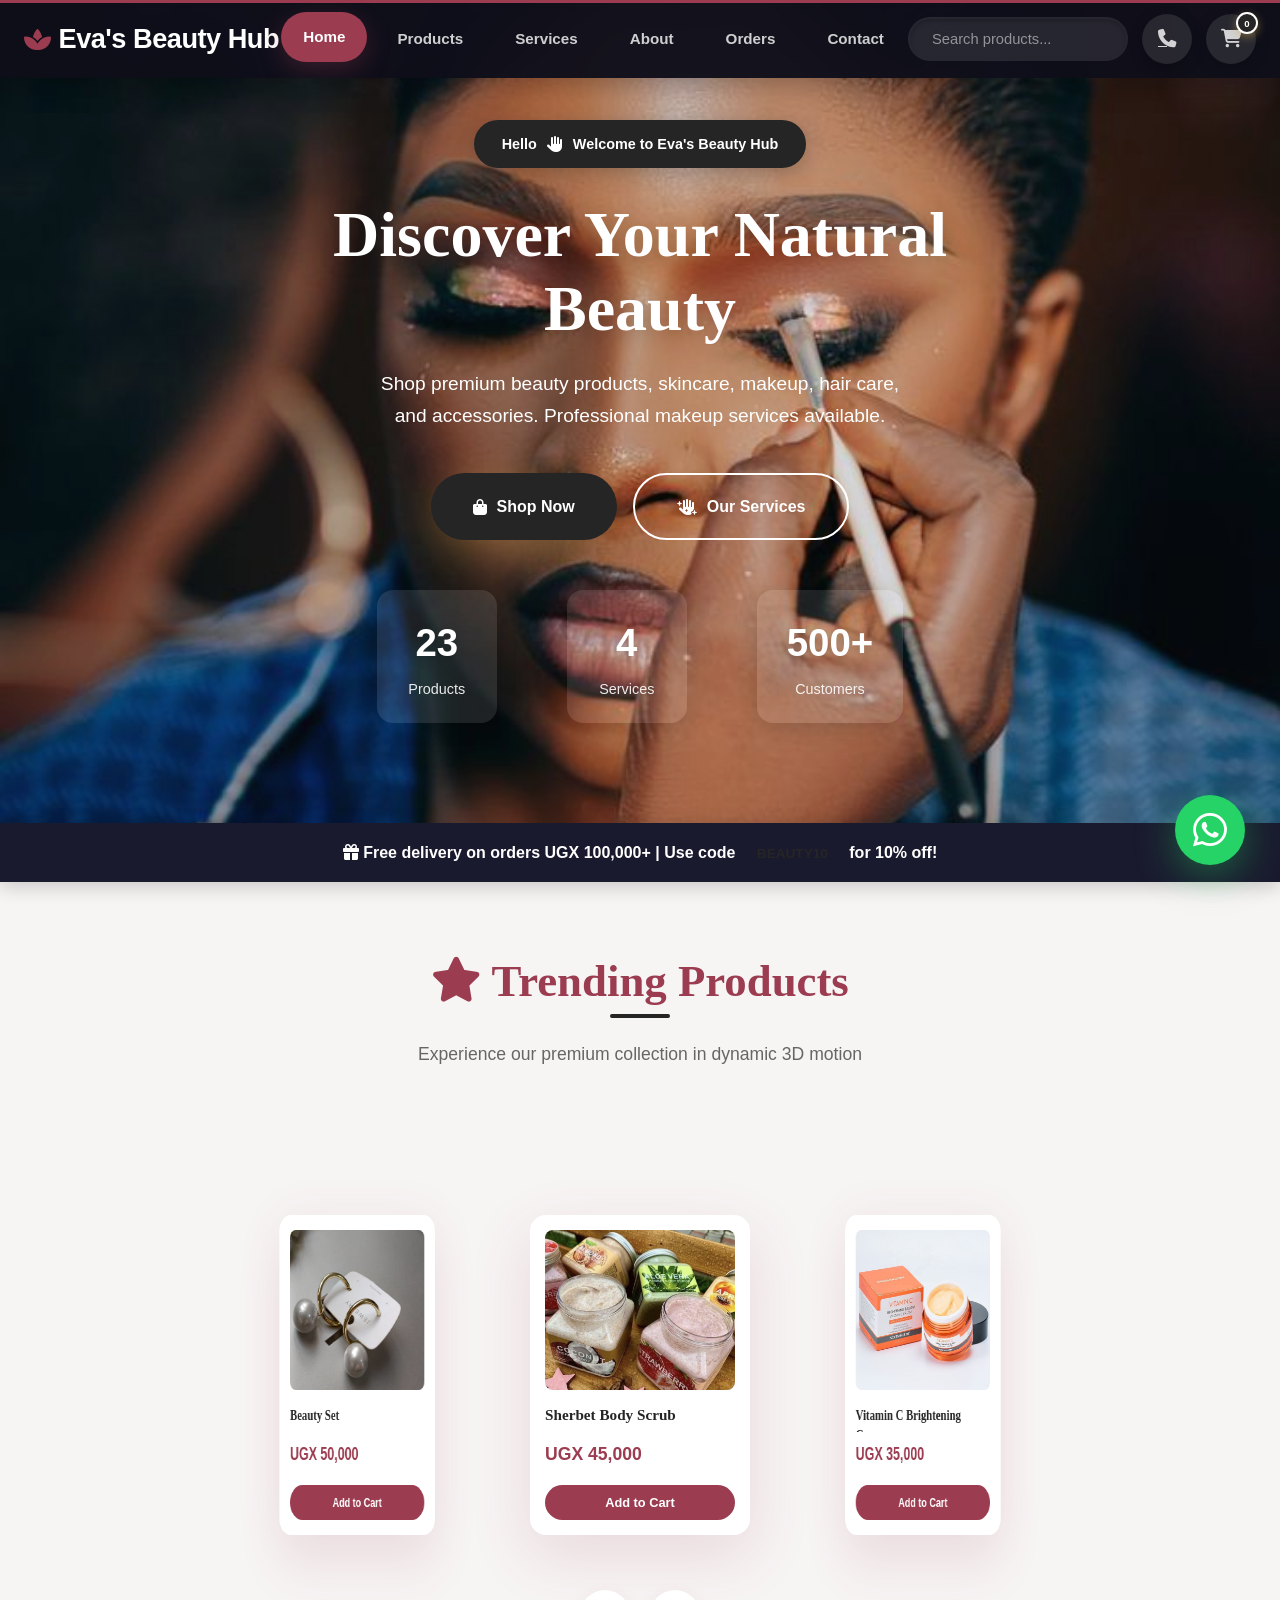
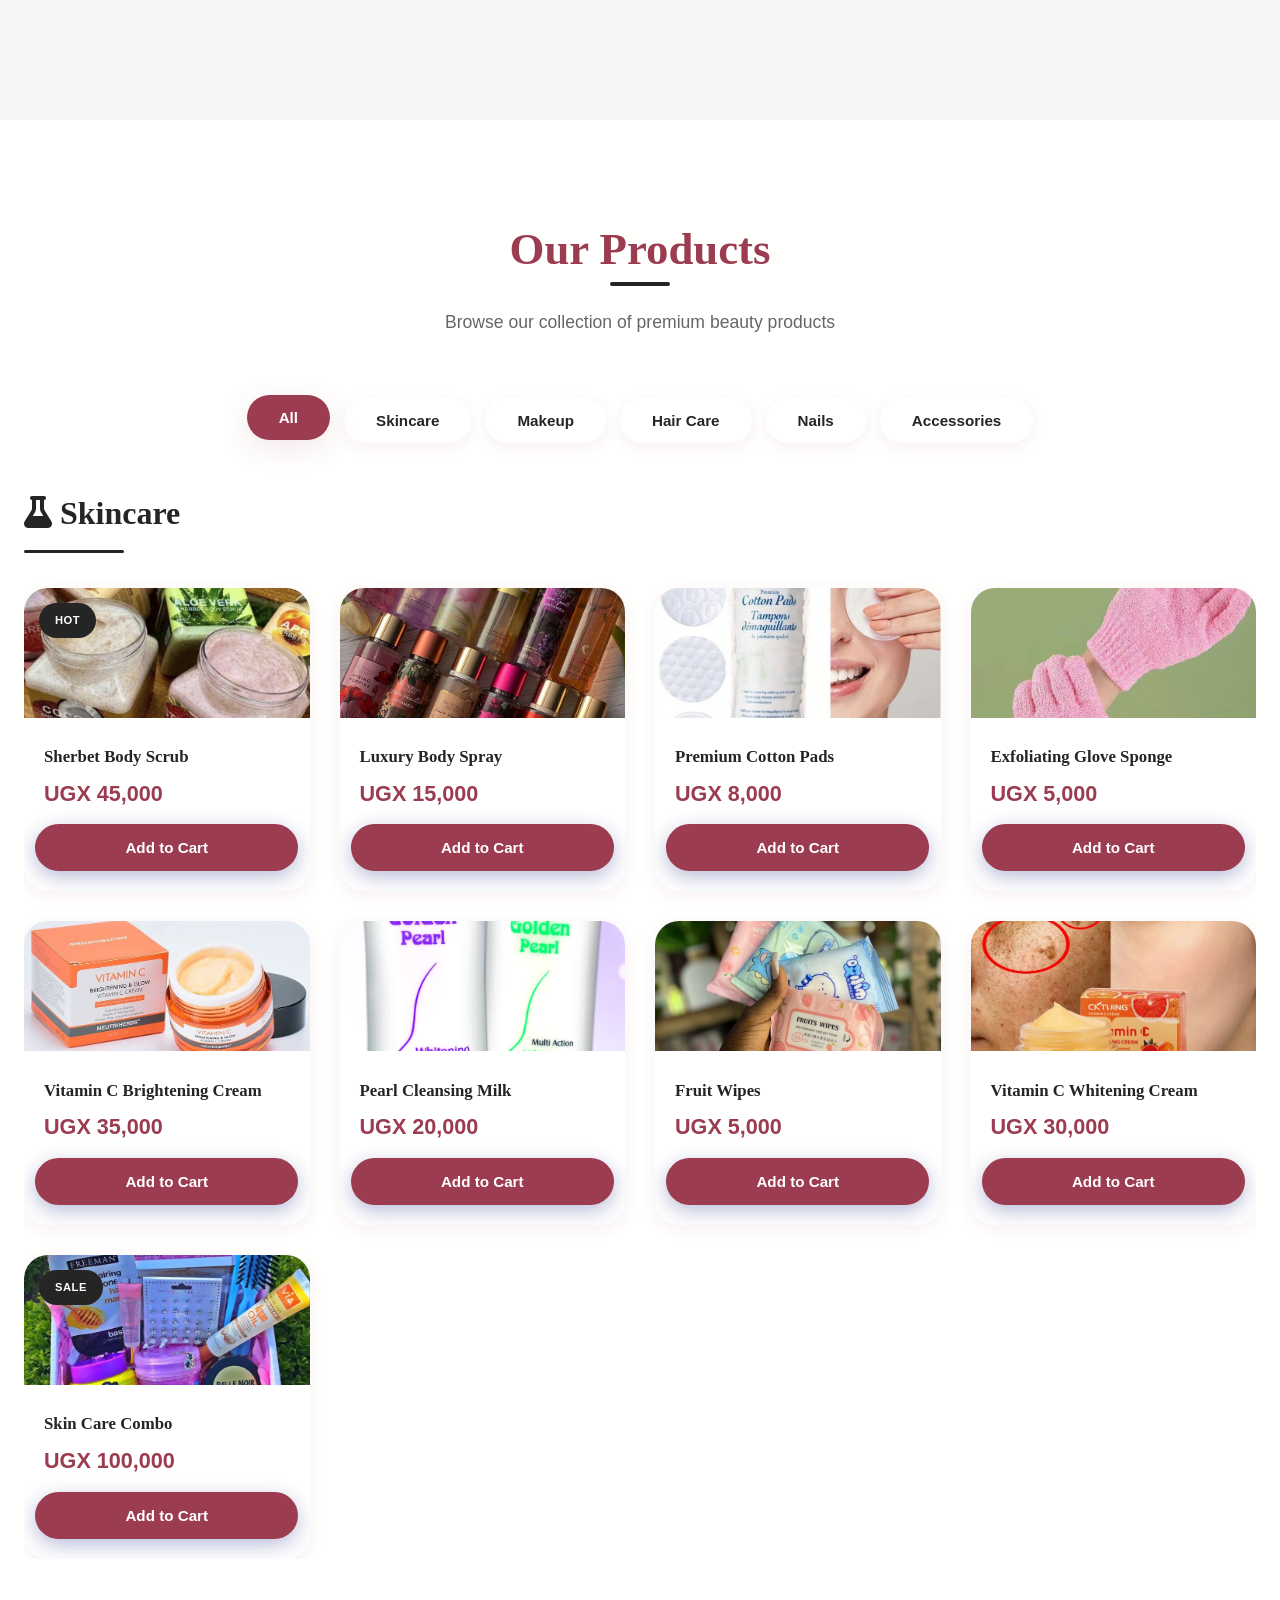
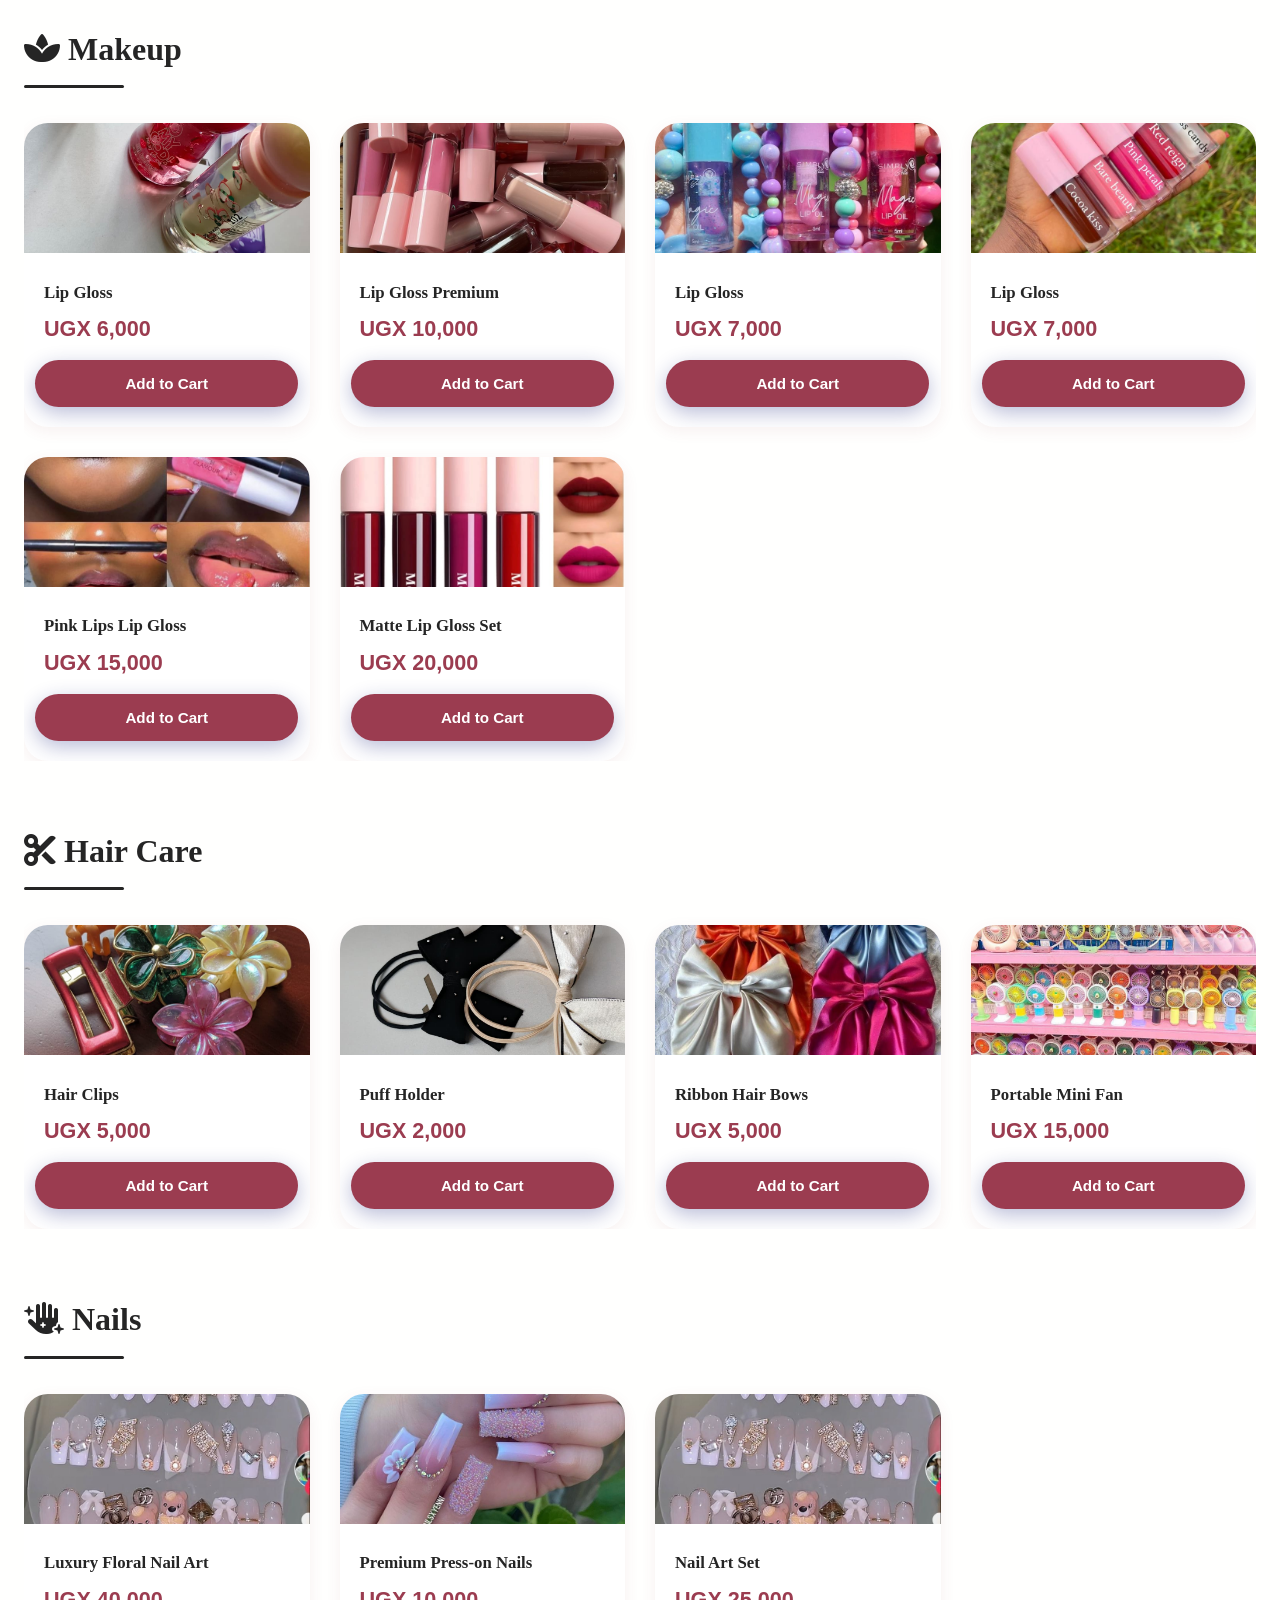
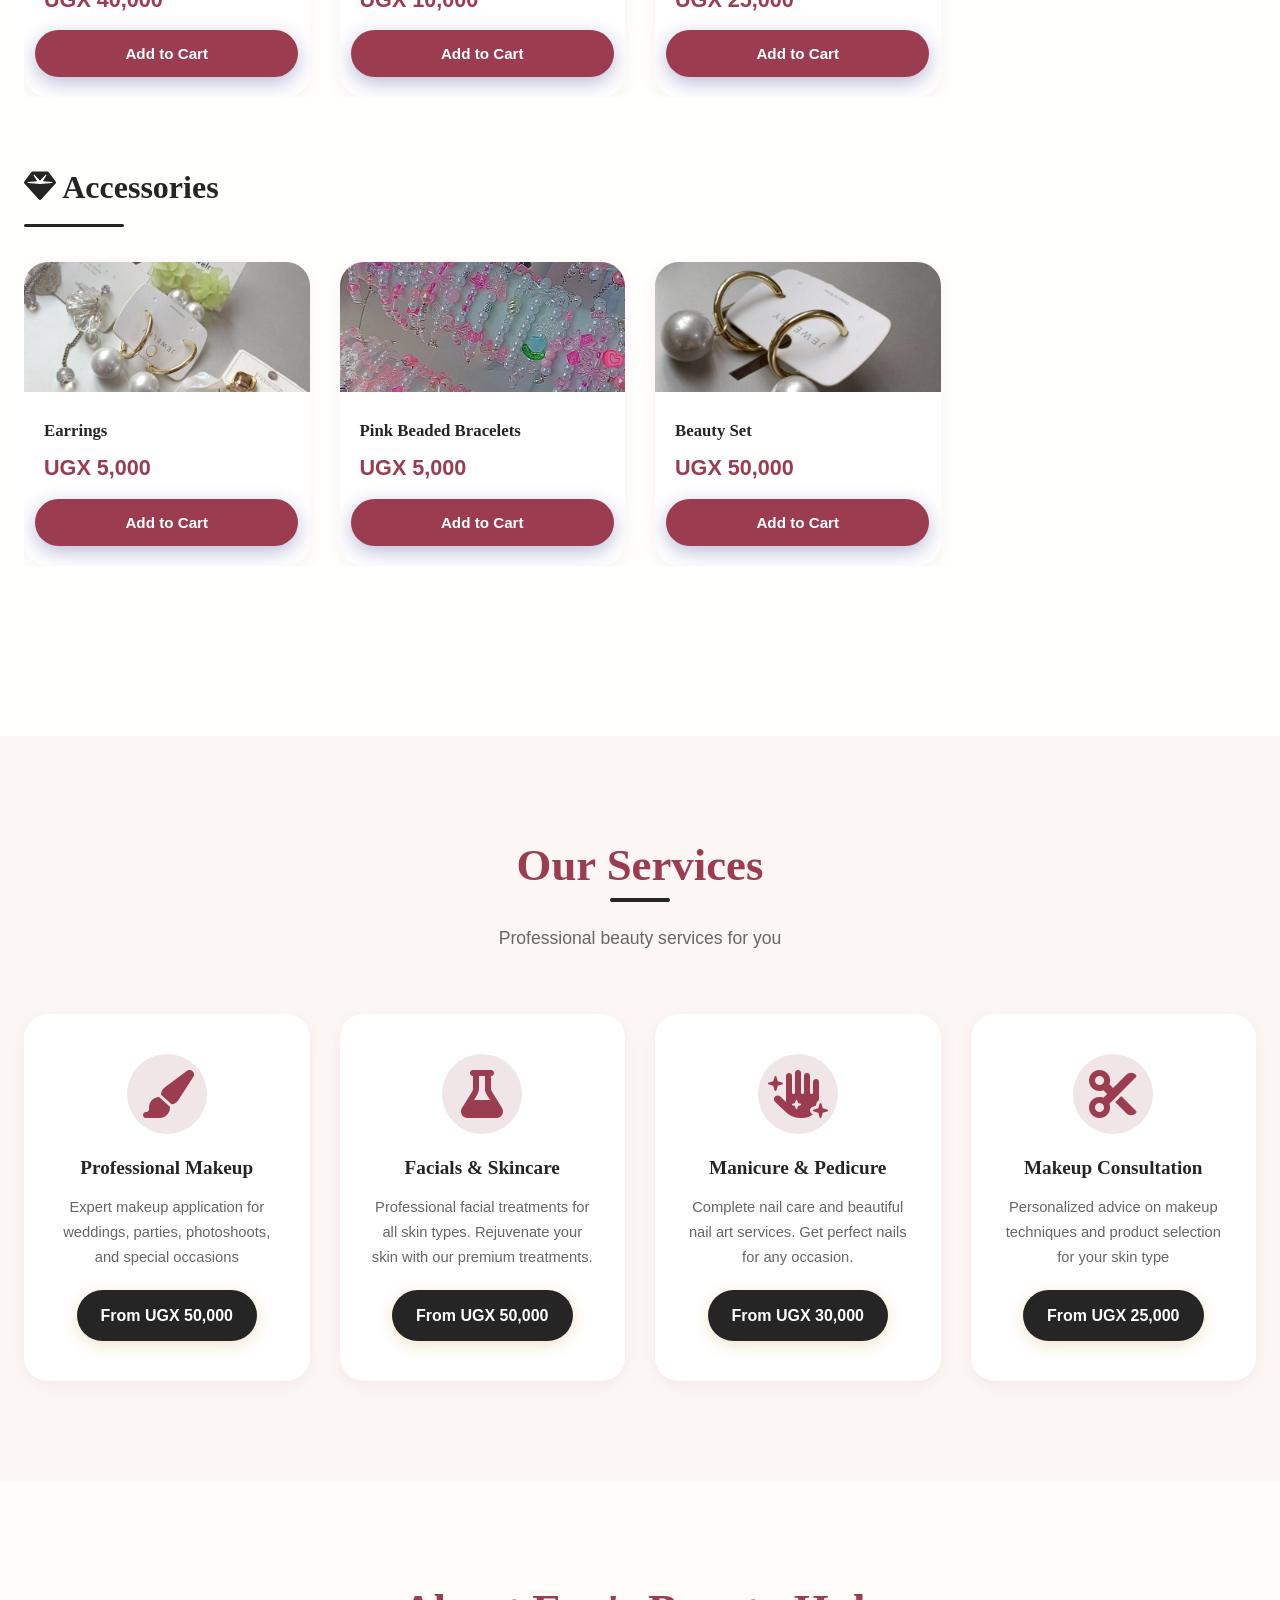
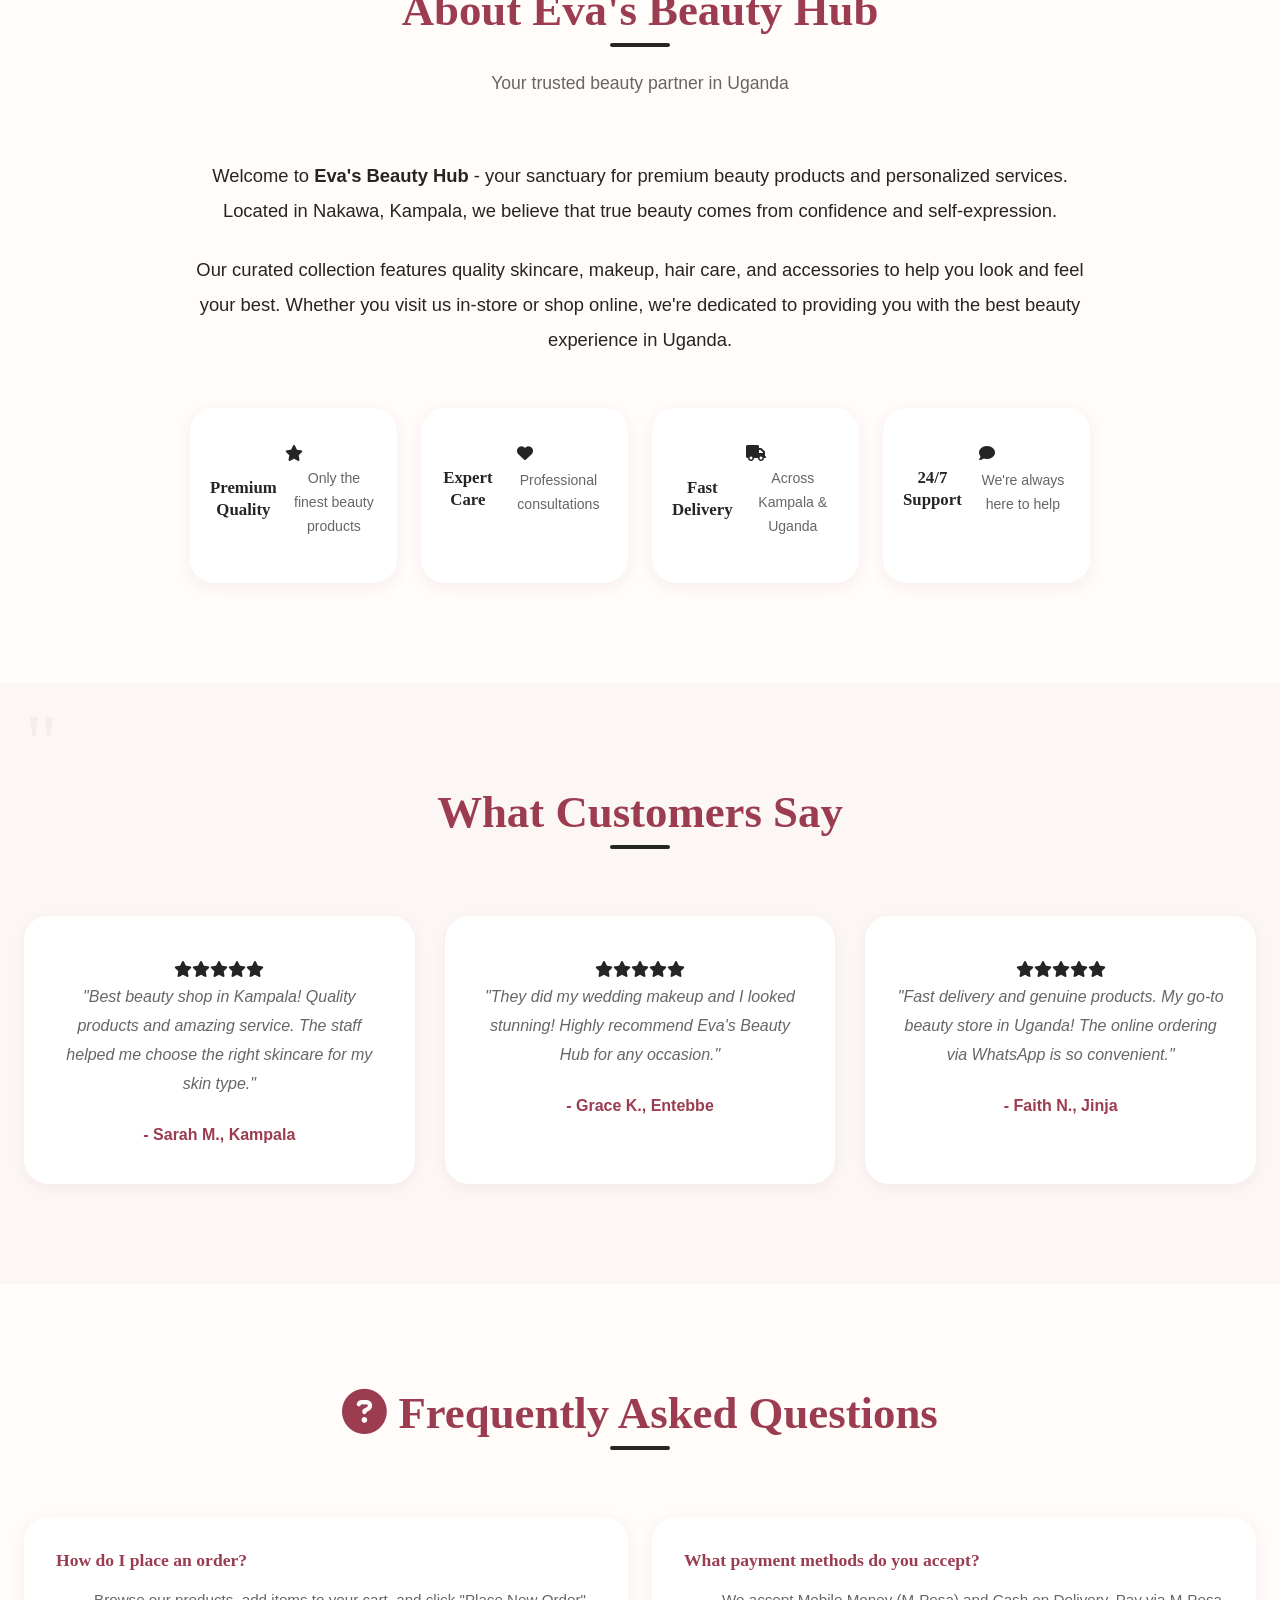
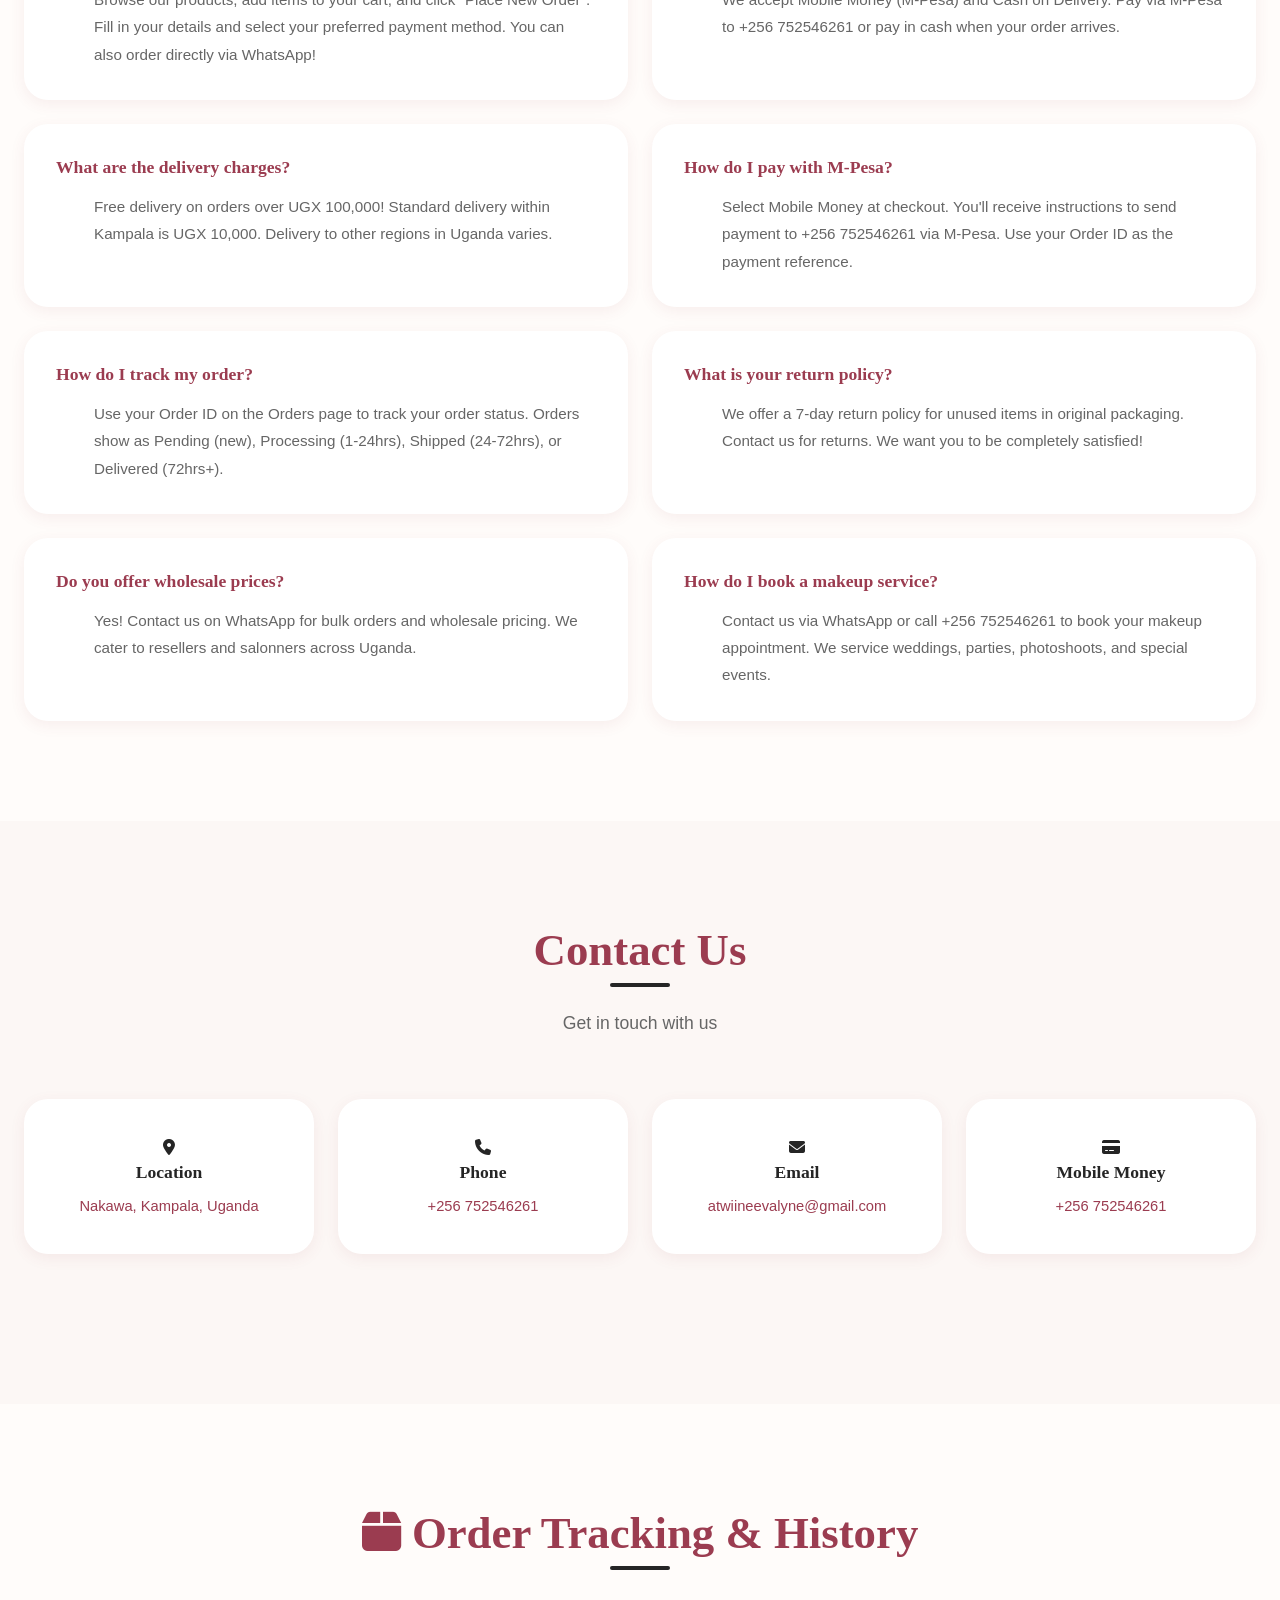
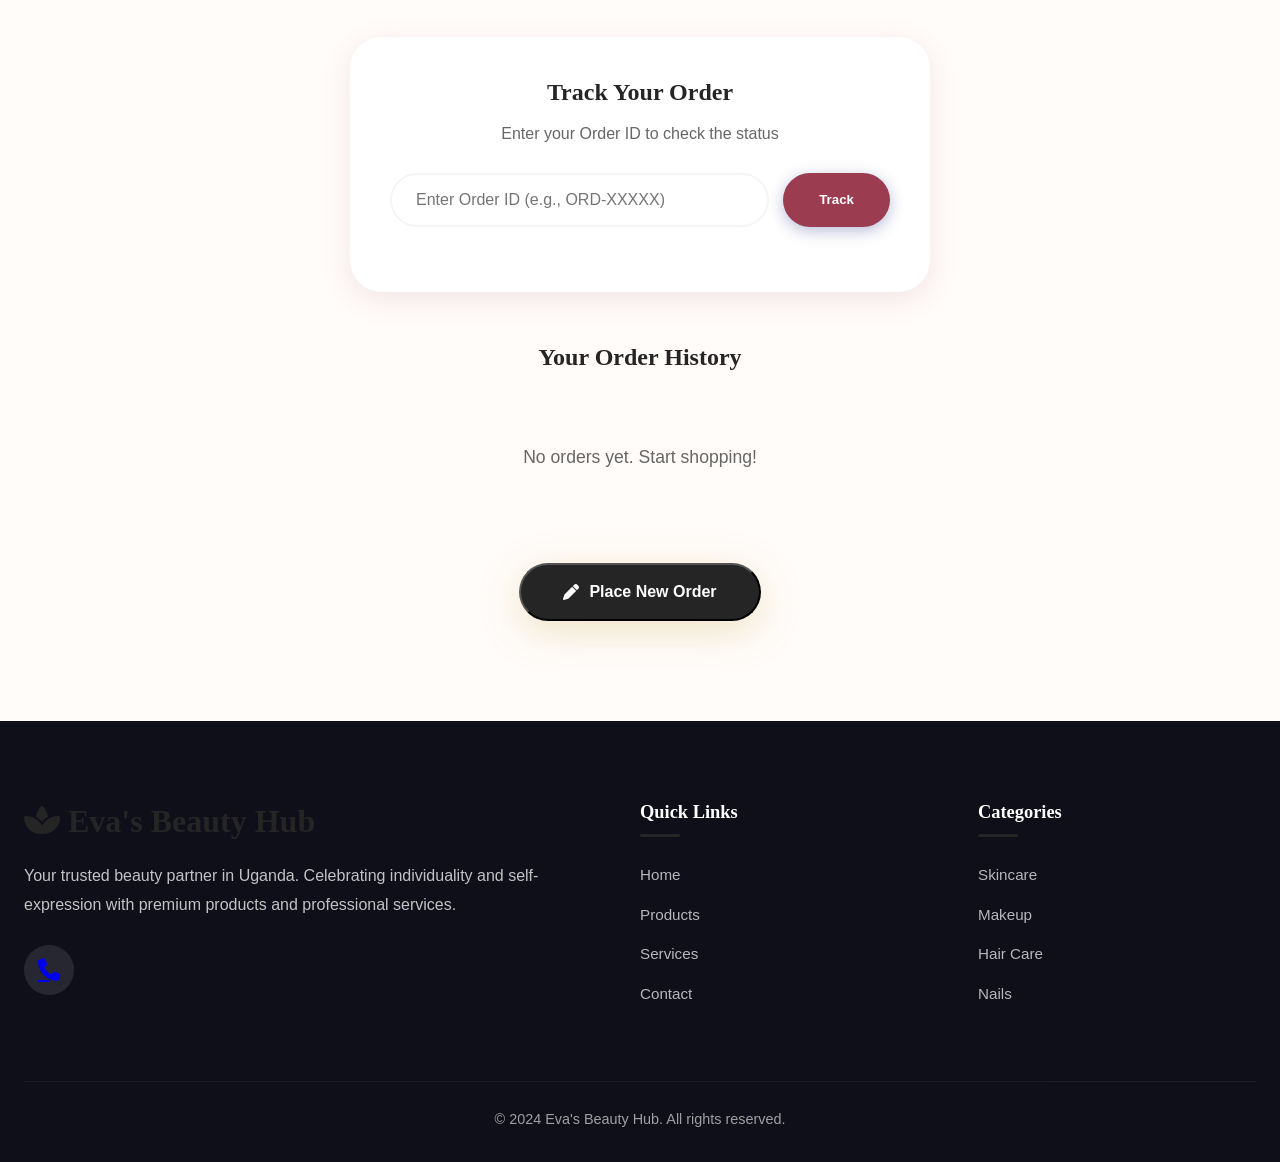
==== commit b3d1d8a8: "make site fully mobile-friendly with all features - Fix horizontal overflow on mobile: add max-width" ====
--- a/index.html
+++ b/index.html
@@ -7,7 +7,7 @@
     <title>Eva's Beauty Hub | Online Beauty Store Uganda</title>
     <link rel="stylesheet" href="style.css?v=2.5">
     <link href="https://fonts.googleapis.com/css2?family=Poppins:wght@300;400;500;600;700&display=swap" rel="stylesheet">
-    <link rel="icon" href="data:image/svg+xml,<svg xmlns='http://www.w3.org/2000/svg' viewBox='0 0 100 100'><text y='.9em' font-size='90'>💄</text></svg>">
+    <link rel="icon" href="data:image/svg+xml,<svg xmlns='http://www.w3.org/2000/svg' viewBox='0 0 576 512'><path fill='%23d63384' d='M259.3 17.8L194 150.2 47.9 171.5c-26.2 3.8-36.7 36.1-17.7 54.6l105.7 103-25 145.5c-4.5 26.3 23.2 46 46.4 33.7L288 439.6l130.7 68.7c23.2 12.2 50.9-7.4 46.4-33.7l-25-145.5 105.7-103c19-18.5 8.5-50.8-17.7-54.6L382 150.2 316.7 17.8c-11.7-23.6-45.6-23.9-57.4 0z'/></svg>">
     <link rel="stylesheet" href="https://cdnjs.cloudflare.com/ajax/libs/font-awesome/6.4.0/css/all.min.css">
 </head>
 <body>
@@ -15,9 +15,12 @@
     <!-- Header -->
     <header class="header">
         <div class="header-container">
-            <a href="#home" class="logo">💄 Eva's Beauty Hub</a>
+            <a href="#home" class="logo"><i class="fas fa-spa"></i> Eva's Beauty Hub</a>
             
             <nav class="nav-menu">
+                <div class="mobile-search">
+                    <input type="text" class="search-input" placeholder="Search products..." onkeyup="searchProducts()">
+                </div>
                 <a href="#home" class="nav-link active">Home</a>
                 <a href="#products" class="nav-link">Products</a>
                 <a href="#services" class="nav-link">Services</a>
@@ -28,29 +31,30 @@
 
             <div class="header-actions">
                 <div class="search-box">
-                    <input type="text" id="searchInput" placeholder="Search products..." onkeyup="searchProducts()">
+                    <input type="text" class="search-input" id="searchInput" placeholder="Search products..." onkeyup="searchProducts()">
                 </div>
-                <a href="https://wa.me/256752546261?text=Welcome%20to%20Eva's%20Beauty%20Hub" class="whatsapp-btn" title="Chat on WhatsApp">
-                    <i class="fab fa-whatsapp"></i>
+                <a href="tel:+256752546261" class="phone-btn" title="Call us">
+                    <i class="fas fa-phone"></i>
                 </a>
-                <button class="theme-btn" onclick="toggleTheme()">🌙</button>
                 <button class="cart-btn" onclick="openCart()">
-                    🛒 <span id="cart-count">0</span>
+                    <i class="fas fa-shopping-cart"></i> <span id="cart-count">0</span>
                 </button>
-                <button class="menu-toggle" onclick="toggleMenu()">☰</button>
+                <button class="menu-toggle" onclick="toggleMenu()"><i class="fas fa-bars"></i></button>
             </div>
         </div>
     </header>
 
     <!-- Hero Section -->
     <section id="home" class="hero">
+        <div class="hero-bg"></div>
+        <div class="hero-overlay"></div>
         <div class="hero-content">
-            <span class="hero-badge">Hello 👋 Welcome to Eva's Beauty Hub</span>
+            <span class="hero-badge">Hello <i class="fas fa-hand-paper"></i> Welcome to Eva's Beauty Hub</span>
             <h1>Discover Your <span class="highlight">Natural Beauty</span></h1>
             <p>Shop premium beauty products, skincare, makeup, hair care, and accessories. Professional makeup services available.</p>
             <div class="hero-btns">
-                <a href="#products" class="btn btn-primary">🛍️ Shop Now</a>
-                <a href="#services" class="btn btn-outline">💅 Our Services</a>
+                <a href="#products" class="btn btn-primary"><i class="fas fa-bag-shopping"></i> Shop Now</a>
+                <a href="#services" class="btn btn-outline"><i class="fas fa-hand-sparkles"></i> Our Services</a>
             </div>
             <div class="hero-stats">
                 <div class="stat"><strong>23</strong><span>Products</span></div>
@@ -62,13 +66,13 @@
 
     <!-- Promo Banner -->
     <div class="promo-bar">
-        🎉 Free delivery on orders UGX 100,000+ | Use code <strong>BEAUTY10</strong> for 10% off!
+        <i class="fas fa-gift"></i> Free delivery on orders UGX 100,000+ | Use code <strong>BEAUTY10</strong> for 10% off!
     </div>
 
     <!-- Circular Showcase Section -->
     <section class="circular-showcase">
         <div class="section-header">
-            <h2>✨ Trending Products</h2>
+            <h2><i class="fas fa-star"></i> Trending Products</h2>
             <p>Experience our premium collection in dynamic 3D motion</p>
         </div>
         <div class="carousel-stage">
@@ -76,8 +80,8 @@
                 <!-- Products will be injected by JavaScript -->
             </div>
             <div class="carousel-controls">
-                <button class="control-btn" onclick="rotateCarouselManual('prev')">←</button>
-                <button class="control-btn" onclick="rotateCarouselManual('next')">→</button>
+                <button class="control-btn" onclick="rotateCarouselManual('prev')"><i class="fas fa-chevron-left"></i></button>
+                <button class="control-btn" onclick="rotateCarouselManual('next')"><i class="fas fa-chevron-right"></i></button>
             </div>
         </div>
     </section>
@@ -91,71 +95,71 @@
 
         <!-- Category Filters -->
         <div class="filter-btns">
-            <button class="filter-btn active" onclick="filterCategory('all')">All</button>
-            <button class="filter-btn" onclick="filterCategory('Skincare')">Skincare</button>
-            <button class="filter-btn" onclick="filterCategory('Makeup')">Makeup</button>
-            <button class="filter-btn" onclick="filterCategory('Hair Care')">Hair Care</button>
-            <button class="filter-btn" onclick="filterCategory('Nails')">Nails</button>
-            <button class="filter-btn" onclick="filterCategory('Accessories')">Accessories</button>
+            <button class="filter-btn active" onclick="filterCategory('all',this)">All</button>
+            <button class="filter-btn" onclick="filterCategory('Skincare',this)">Skincare</button>
+            <button class="filter-btn" onclick="filterCategory('Makeup',this)">Makeup</button>
+            <button class="filter-btn" onclick="filterCategory('Hair Care',this)">Hair Care</button>
+            <button class="filter-btn" onclick="filterCategory('Nails',this)">Nails</button>
+            <button class="filter-btn" onclick="filterCategory('Accessories',this)">Accessories</button>
         </div>
 
         <!-- Skincare -->
         <div class="category-group" id="Skincare">
-            <h3 class="category-title">🧴 Skincare</h3>
+            <h3 class="category-title"><i class="fas fa-flask"></i> Skincare</h3>
             <div class="products-grid">
-                <div class="product-card"><div class="badge">Hot</div><img onclick="openImageModal(this.src)" style="cursor: zoom-in;" src="ace clear spot treatment.jpeg" alt="Sherbet Body Scrub"><h4>Sherbet Body Scrub</h4><p class="price">UGX 45,000</p><button onclick="addToCart(0)">Add to Cart</button><button onclick="quickBuy(0)" class="btn-quick-buy">Buy Now</button></div>
-                <div class="product-card"><img onclick="openImageModal(this.src)" style="cursor: zoom-in;" src="body spray.jpeg" alt="Luxury Body Spray"><h4>Luxury Body Spray</h4><p class="price">UGX 15,000</p><button onclick="addToCart(1)">Add to Cart</button><button onclick="quickBuy(1)" class="btn-quick-buy">Buy Now</button></div>
-                <div class="product-card"><img onclick="openImageModal(this.src)" style="cursor: zoom-in;" src="cotton pads.jpeg" alt="Premium Cotton Pads"><h4>Premium Cotton Pads</h4><p class="price">UGX 8,000</p><button onclick="addToCart(2)">Add to Cart</button><button onclick="quickBuy(2)" class="btn-quick-buy">Buy Now</button></div>
-                <div class="product-card"><img onclick="openImageModal(this.src)" style="cursor: zoom-in;" src="glove sponge.jpeg" alt="Exfoliating Glove"><h4>Exfoliating Glove Sponge</h4><p class="price">UGX 5,000</p><button onclick="addToCart(3)">Add to Cart</button><button onclick="quickBuy(3)" class="btn-quick-buy">Buy Now</button></div>
-                <div class="product-card"><img onclick="openImageModal(this.src)" style="cursor: zoom-in;" src="vc brightening cream.jpeg" alt="Vitamin C Cream"><h4>Vitamin C Brightening Cream</h4><p class="price">UGX 35,000</p><button onclick="addToCart(4)">Add to Cart</button><button onclick="quickBuy(4)" class="btn-quick-buy">Buy Now</button></div>
-                <div class="product-card"><img onclick="openImageModal(this.src)" style="cursor: zoom-in;" src="pearl cleansing milk.jpeg" alt="Pearl Cleansing Milk"><h4>Pearl Cleansing Milk</h4><p class="price">UGX 20,000</p><button onclick="addToCart(5)">Add to Cart</button><button onclick="quickBuy(5)" class="btn-quick-buy">Buy Now</button></div>
-                <div class="product-card"><img onclick="openImageModal(this.src)" style="cursor: zoom-in;" src="wipes.jpeg" alt="Fruit Wipes"><h4>Fruit Wipes</h4><p class="price">UGX 5,000</p><button onclick="addToCart(6)">Add to Cart</button><button onclick="quickBuy(6)" class="btn-quick-buy">Buy Now</button></div>
-                <div class="product-card"><img onclick="openImageModal(this.src)" style="cursor: zoom-in;" src="vc whitening cream.jpeg" alt="Vitamin C Whitening"><h4>Vitamin C Whitening Cream</h4><p class="price">UGX 30,000</p><button onclick="addToCart(7)">Add to Cart</button><button onclick="quickBuy(7)" class="btn-quick-buy">Buy Now</button></div>
-                <div class="product-card"><div class="badge">Sale</div><img onclick="openImageModal(this.src)" style="cursor: zoom-in;" src="44.jpeg" alt="Skin Care Combo"><h4>Skin Care Combo</h4><p class="price">UGX 100,000</p><button onclick="addToCart(8)">Add to Cart</button><button onclick="quickBuy(8)" class="btn-quick-buy">Buy Now</button></div>
+                <div class="product-card"><div class="badge">Hot</div><img onclick="openImageModal(this.src)" style="cursor: zoom-in;" src="ace_clear_spot_treatment.jpeg" alt="Sherbet Body Scrub"><h4>Sherbet Body Scrub</h4><p class="price">UGX 45,000</p><button onclick="addToCart(0)">Add to Cart</button></div>
+                <div class="product-card"><img onclick="openImageModal(this.src)" style="cursor: zoom-in;" src="body_spray.jpeg" alt="Luxury Body Spray"><h4>Luxury Body Spray</h4><p class="price">UGX 15,000</p><button onclick="addToCart(1)">Add to Cart</button></div>
+                <div class="product-card"><img onclick="openImageModal(this.src)" style="cursor: zoom-in;" src="cotton_pads.jpeg" alt="Premium Cotton Pads"><h4>Premium Cotton Pads</h4><p class="price">UGX 8,000</p><button onclick="addToCart(2)">Add to Cart</button></div>
+                <div class="product-card"><img onclick="openImageModal(this.src)" style="cursor: zoom-in;" src="glove_sponge.jpeg" alt="Exfoliating Glove"><h4>Exfoliating Glove Sponge</h4><p class="price">UGX 5,000</p><button onclick="addToCart(3)">Add to Cart</button></div>
+                <div class="product-card"><img onclick="openImageModal(this.src)" style="cursor: zoom-in;" src="vc_brightening_cream.jpeg" alt="Vitamin C Cream"><h4>Vitamin C Brightening Cream</h4><p class="price">UGX 35,000</p><button onclick="addToCart(4)">Add to Cart</button></div>
+                <div class="product-card"><img onclick="openImageModal(this.src)" style="cursor: zoom-in;" src="pearl_cleansing_milk.jpeg" alt="Pearl Cleansing Milk"><h4>Pearl Cleansing Milk</h4><p class="price">UGX 20,000</p><button onclick="addToCart(5)">Add to Cart</button></div>
+                <div class="product-card"><img onclick="openImageModal(this.src)" style="cursor: zoom-in;" src="wipes.jpeg" alt="Fruit Wipes"><h4>Fruit Wipes</h4><p class="price">UGX 5,000</p><button onclick="addToCart(6)">Add to Cart</button></div>
+                <div class="product-card"><img onclick="openImageModal(this.src)" style="cursor: zoom-in;" src="vc_whitening_cream.jpeg" alt="Vitamin C Whitening"><h4>Vitamin C Whitening Cream</h4><p class="price">UGX 30,000</p><button onclick="addToCart(7)">Add to Cart</button></div>
+                <div class="product-card"><div class="badge">Sale</div><img onclick="openImageModal(this.src)" style="cursor: zoom-in;" src="44.jpeg" alt="Skin Care Combo"><h4>Skin Care Combo</h4><p class="price">UGX 100,000</p><button onclick="addToCart(8)">Add to Cart</button></div>
             </div>
         </div>
 
         <!-- Makeup -->
         <div class="category-group" id="Makeup">
-            <h3 class="category-title">💄 Makeup</h3>
+            <h3 class="category-title"><i class="fas fa-spa"></i> Makeup</h3>
             <div class="products-grid">
-                <div class="product-card"><img onclick="openImageModal(this.src)" style="cursor: zoom-in;" src="r2.jpeg" alt="Lip Gloss"><h4>Lip Gloss</h4><p class="price">UGX 6,000</p><button onclick="addToCart(9)">Add to Cart</button><button onclick="quickBuy(9)" class="btn-quick-buy">Buy Now</button></div>
-                <div class="product-card"><img onclick="openImageModal(this.src)" style="cursor: zoom-in;" src="r3.jpeg" alt="Lip Gloss Premium"><h4>Lip Gloss Premium</h4><p class="price">UGX 10,000</p><button onclick="addToCart(10)">Add to Cart</button><button onclick="quickBuy(10)" class="btn-quick-buy">Buy Now</button></div>
-                <div class="product-card"><img onclick="openImageModal(this.src)" style="cursor: zoom-in;" src="r4.jpeg" alt="Lip Gloss"><h4>Lip Gloss</h4><p class="price">UGX 7,000</p><button onclick="addToCart(11)">Add to Cart</button><button onclick="quickBuy(11)" class="btn-quick-buy">Buy Now</button></div>
-                <div class="product-card"><img onclick="openImageModal(this.src)" style="cursor: zoom-in;" src="r6.jpeg" alt="Lip Gloss"><h4>Lip Gloss</h4><p class="price">UGX 7,000</p><button onclick="addToCart(12)">Add to Cart</button><button onclick="quickBuy(12)" class="btn-quick-buy">Buy Now</button></div>
-                <div class="product-card"><img onclick="openImageModal(this.src)" style="cursor: zoom-in;" src="e4.jpeg" alt="Pink Lips"><h4>Pink Lips Lip Gloss</h4><p class="price">UGX 15,000</p><button onclick="addToCart(13)">Add to Cart</button><button onclick="quickBuy(13)" class="btn-quick-buy">Buy Now</button></div>
-                <div class="product-card"><img onclick="openImageModal(this.src)" style="cursor: zoom-in;" src="velvet matte lip stick.jpeg" alt="Matte Lip Gloss"><h4>Matte Lip Gloss Set</h4><p class="price">UGX 20,000</p><button onclick="addToCart(14)">Add to Cart</button><button onclick="quickBuy(14)" class="btn-quick-buy">Buy Now</button></div>
+                <div class="product-card"><img onclick="openImageModal(this.src)" style="cursor: zoom-in;" src="r2.jpeg" alt="Lip Gloss"><h4>Lip Gloss</h4><p class="price">UGX 6,000</p><button onclick="addToCart(9)">Add to Cart</button></div>
+                <div class="product-card"><img onclick="openImageModal(this.src)" style="cursor: zoom-in;" src="r3.jpeg" alt="Lip Gloss Premium"><h4>Lip Gloss Premium</h4><p class="price">UGX 10,000</p><button onclick="addToCart(10)">Add to Cart</button></div>
+                <div class="product-card"><img onclick="openImageModal(this.src)" style="cursor: zoom-in;" src="r4.jpeg" alt="Lip Gloss"><h4>Lip Gloss</h4><p class="price">UGX 7,000</p><button onclick="addToCart(11)">Add to Cart</button></div>
+                <div class="product-card"><img onclick="openImageModal(this.src)" style="cursor: zoom-in;" src="r6.jpeg" alt="Lip Gloss"><h4>Lip Gloss</h4><p class="price">UGX 7,000</p><button onclick="addToCart(12)">Add to Cart</button></div>
+                <div class="product-card"><img onclick="openImageModal(this.src)" style="cursor: zoom-in;" src="e4.jpeg" alt="Pink Lips"><h4>Pink Lips Lip Gloss</h4><p class="price">UGX 15,000</p><button onclick="addToCart(13)">Add to Cart</button></div>
+                <div class="product-card"><img onclick="openImageModal(this.src)" style="cursor: zoom-in;" src="velvet_matte_lip_stick.jpeg" alt="Matte Lip Gloss"><h4>Matte Lip Gloss Set</h4><p class="price">UGX 20,000</p><button onclick="addToCart(14)">Add to Cart</button></div>
             </div>
         </div>
 
         <!-- Hair Care -->
         <div class="category-group" id="Hair Care">
-            <h3 class="category-title">💇 Hair Care</h3>
+            <h3 class="category-title"><i class="fas fa-cut"></i> Hair Care</h3>
             <div class="products-grid">
-                <div class="product-card"><img onclick="openImageModal(this.src)" style="cursor: zoom-in;" src="rr.jpeg" alt="Hair Clips"><h4>Hair Clips</h4><p class="price">UGX 5,000</p><button onclick="addToCart(15)">Add to Cart</button><button onclick="quickBuy(15)" class="btn-quick-buy">Buy Now</button></div>
-                <div class="product-card"><img onclick="openImageModal(this.src)" style="cursor: zoom-in;" src="re.jpeg" alt="Puff Holder"><h4>Puff Holder</h4><p class="price">UGX 2,000</p><button onclick="addToCart(16)">Add to Cart</button><button onclick="quickBuy(16)" class="btn-quick-buy">Buy Now</button></div>
-                <div class="product-card"><img onclick="openImageModal(this.src)" style="cursor: zoom-in;" src="hair clips.jpeg" alt="Ribbon Hair Bows"><h4>Ribbon Hair Bows</h4><p class="price">UGX 5,000</p><button onclick="addToCart(17)">Add to Cart</button><button onclick="quickBuy(17)" class="btn-quick-buy">Buy Now</button></div>
-                <div class="product-card"><img onclick="openImageModal(this.src)" style="cursor: zoom-in;" src="hand funs.jpeg" alt="Mini Fan"><h4>Portable Mini Fan</h4><p class="price">UGX 15,000</p><button onclick="addToCart(18)">Add to Cart</button><button onclick="quickBuy(18)" class="btn-quick-buy">Buy Now</button></div>
+                <div class="product-card"><img onclick="openImageModal(this.src)" style="cursor: zoom-in;" src="rr.jpeg" alt="Hair Clips"><h4>Hair Clips</h4><p class="price">UGX 5,000</p><button onclick="addToCart(15)">Add to Cart</button></div>
+                <div class="product-card"><img onclick="openImageModal(this.src)" style="cursor: zoom-in;" src="re.jpeg" alt="Puff Holder"><h4>Puff Holder</h4><p class="price">UGX 2,000</p><button onclick="addToCart(16)">Add to Cart</button></div>
+                <div class="product-card"><img onclick="openImageModal(this.src)" style="cursor: zoom-in;" src="hair_clips.jpeg" alt="Ribbon Hair Bows"><h4>Ribbon Hair Bows</h4><p class="price">UGX 5,000</p><button onclick="addToCart(17)">Add to Cart</button></div>
+                <div class="product-card"><img onclick="openImageModal(this.src)" style="cursor: zoom-in;" src="hand_funs.jpeg" alt="Mini Fan"><h4>Portable Mini Fan</h4><p class="price">UGX 15,000</p><button onclick="addToCart(18)">Add to Cart</button></div>
             </div>
         </div>
 
         <!-- Nails -->
         <div class="category-group" id="Nails">
-            <h3 class="category-title">💅 Nails</h3>
+            <h3 class="category-title"><i class="fas fa-hand-sparkles"></i> Nails</h3>
             <div class="products-grid">
-                <div class="product-card"><img onclick="openImageModal(this.src)" style="cursor: zoom-in;" src="nails3.jpeg" alt="Luxury Floral Nail Art"><h4>Luxury Floral Nail Art</h4><p class="price">UGX 40,000</p><button onclick="addToCart(19)">Add to Cart</button><button onclick="quickBuy(19)" class="btn-quick-buy">Buy Now</button></div>
-                <div class="product-card"><img onclick="openImageModal(this.src)" style="cursor: zoom-in;" src="nails4.jpeg" alt="Premium Press-on Nails"><h4>Premium Press-on Nails</h4><p class="price">UGX 10,000</p><button onclick="addToCart(20)">Add to Cart</button><button onclick="quickBuy(20)" class="btn-quick-buy">Buy Now</button></div>
-                <div class="product-card"><img onclick="openImageModal(this.src)" style="cursor: zoom-in;" src="nails.jpeg" alt="Nail Art Set"><h4>Nail Art Set</h4><p class="price">UGX 25,000</p><button onclick="addToCart(21)">Add to Cart</button><button onclick="quickBuy(21)" class="btn-quick-buy">Buy Now</button></div>
+                <div class="product-card"><img onclick="openImageModal(this.src)" style="cursor: zoom-in;" src="nails3.jpeg" alt="Luxury Floral Nail Art"><h4>Luxury Floral Nail Art</h4><p class="price">UGX 40,000</p><button onclick="addToCart(19)">Add to Cart</button></div>
+                <div class="product-card"><img onclick="openImageModal(this.src)" style="cursor: zoom-in;" src="nails4.jpeg" alt="Premium Press-on Nails"><h4>Premium Press-on Nails</h4><p class="price">UGX 10,000</p><button onclick="addToCart(20)">Add to Cart</button></div>
+                <div class="product-card"><img onclick="openImageModal(this.src)" style="cursor: zoom-in;" src="nails.jpeg" alt="Nail Art Set"><h4>Nail Art Set</h4><p class="price">UGX 25,000</p><button onclick="addToCart(21)">Add to Cart</button></div>
             </div>
         </div>
 
         <!-- Accessories -->
         <div class="category-group" id="Accessories">
-            <h3 class="category-title">💍 Accessories</h3>
+            <h3 class="category-title"><i class="fas fa-gem"></i> Accessories</h3>
             <div class="products-grid">
-                <div class="product-card"><img onclick="openImageModal(this.src)" style="cursor: zoom-in;" src="r1.jpeg" alt="Earrings"><h4>Earrings</h4><p class="price">UGX 5,000</p><button onclick="addToCart(22)">Add to Cart</button><button onclick="quickBuy(22)" class="btn-quick-buy">Buy Now</button></div>
-                <div class="product-card"><img onclick="openImageModal(this.src)" style="cursor: zoom-in;" src="bracelets.jpeg" alt="Pink Beaded Bracelets"><h4>Pink Beaded Bracelets</h4><p class="price">UGX 5,000</p><button onclick="addToCart(23)">Add to Cart</button><button onclick="quickBuy(23)" class="btn-quick-buy">Buy Now</button></div>
-                <div class="product-card"><img onclick="openImageModal(this.src)" style="cursor: zoom-in;" src="er.jpeg" alt="Beauty Set"><h4>Beauty Set</h4><p class="price">UGX 50,000</p><button onclick="addToCart(24)">Add to Cart</button><button onclick="quickBuy(24)" class="btn-quick-buy">Buy Now</button></div>
+                <div class="product-card"><img onclick="openImageModal(this.src)" style="cursor: zoom-in;" src="r1.jpeg" alt="Earrings"><h4>Earrings</h4><p class="price">UGX 5,000</p><button onclick="addToCart(22)">Add to Cart</button></div>
+                <div class="product-card"><img onclick="openImageModal(this.src)" style="cursor: zoom-in;" src="bracelets.jpeg" alt="Pink Beaded Bracelets"><h4>Pink Beaded Bracelets</h4><p class="price">UGX 5,000</p><button onclick="addToCart(23)">Add to Cart</button></div>
+                <div class="product-card"><img onclick="openImageModal(this.src)" style="cursor: zoom-in;" src="er.jpeg" alt="Beauty Set"><h4>Beauty Set</h4><p class="price">UGX 50,000</p><button onclick="addToCart(24)">Add to Cart</button></div>
             </div>
         </div>
     </section>
@@ -168,25 +172,25 @@
         </div>
         <div class="services-grid">
             <div class="service-card">
-                <div class="service-icon">💄</div>
+                <div class="service-icon"><i class="fas fa-paint-brush"></i></div>
                 <h3>Professional Makeup</h3>
                 <p>Expert makeup application for weddings, parties, photoshoots, and special occasions</p>
                 <span class="service-price">From UGX 50,000</span>
             </div>
             <div class="service-card">
-                <div class="service-icon">🧴</div>
+                <div class="service-icon"><i class="fas fa-flask"></i></div>
                 <h3>Facials & Skincare</h3>
                 <p>Professional facial treatments for all skin types. Rejuvenate your skin with our premium treatments.</p>
                 <span class="service-price">From UGX 50,000</span>
             </div>
             <div class="service-card">
-                <div class="service-icon">💅</div>
+                <div class="service-icon"><i class="fas fa-hand-sparkles"></i></div>
                 <h3>Manicure & Pedicure</h3>
                 <p>Complete nail care and beautiful nail art services. Get perfect nails for any occasion.</p>
                 <span class="service-price">From UGX 30,000</span>
             </div>
             <div class="service-card">
-                <div class="service-icon">💇</div>
+                <div class="service-icon"><i class="fas fa-cut"></i></div>
                 <h3>Makeup Consultation</h3>
                 <p>Personalized advice on makeup techniques and product selection for your skin type</p>
                 <span class="service-price">From UGX 25,000</span>
@@ -204,10 +208,10 @@
             <p>Welcome to <strong>Eva's Beauty Hub</strong> - your sanctuary for premium beauty products and personalized services. Located in Nakawa, Kampala, we believe that true beauty comes from confidence and self-expression.</p>
             <p>Our curated collection features quality skincare, makeup, hair care, and accessories to help you look and feel your best. Whether you visit us in-store or shop online, we're dedicated to providing you with the best beauty experience in Uganda.</p>
             <div class="features">
-                <div class="feature"><span>✨</span><div><h4>Premium Quality</h4><p>Only the finest beauty products</p></div></div>
-                <div class="feature"><span>💕</span><div><h4>Expert Care</h4><p>Professional consultations</p></div></div>
-                <div class="feature"><span>🚚</span><div><h4>Fast Delivery</h4><p>Across Kampala & Uganda</p></div></div>
-                <div class="feature"><span>💬</span><div><h4>24/7 Support</h4><p>We're always here to help</p></div></div>
+                <div class="feature"><span><i class="fas fa-star"></i></span><div><h4>Premium Quality</h4><p>Only the finest beauty products</p></div></div>
+                <div class="feature"><span><i class="fas fa-heart"></i></span><div><h4>Expert Care</h4><p>Professional consultations</p></div></div>
+                <div class="feature"><span><i class="fas fa-truck"></i></span><div><h4>Fast Delivery</h4><p>Across Kampala & Uganda</p></div></div>
+                <div class="feature"><span><i class="fas fa-comment"></i></span><div><h4>24/7 Support</h4><p>We're always here to help</p></div></div>
             </div>
         </div>
     </section>
@@ -219,17 +223,17 @@
         </div>
         <div class="testimonials-grid">
             <div class="testimonial">
-                <div class="stars">⭐⭐⭐⭐⭐</div>
+                <div class="stars"><i class="fas fa-star"></i><i class="fas fa-star"></i><i class="fas fa-star"></i><i class="fas fa-star"></i><i class="fas fa-star"></i></div>
                 <p>"Best beauty shop in Kampala! Quality products and amazing service. The staff helped me choose the right skincare for my skin type."</p>
                 <span>- Sarah M., Kampala</span>
             </div>
             <div class="testimonial">
-                <div class="stars">⭐⭐⭐⭐⭐</div>
+                <div class="stars"><i class="fas fa-star"></i><i class="fas fa-star"></i><i class="fas fa-star"></i><i class="fas fa-star"></i><i class="fas fa-star"></i></div>
                 <p>"They did my wedding makeup and I looked stunning! Highly recommend Eva's Beauty Hub for any occasion."</p>
                 <span>- Grace K., Entebbe</span>
             </div>
             <div class="testimonial">
-                <div class="stars">⭐⭐⭐⭐⭐</div>
+                <div class="stars"><i class="fas fa-star"></i><i class="fas fa-star"></i><i class="fas fa-star"></i><i class="fas fa-star"></i><i class="fas fa-star"></i></div>
                 <p>"Fast delivery and genuine products. My go-to beauty store in Uganda! The online ordering via WhatsApp is so convenient."</p>
                 <span>- Faith N., Jinja</span>
             </div>
@@ -239,7 +243,7 @@
     <!-- FAQ Section -->
     <section class="section">
         <div class="section-header">
-            <h2>❓ Frequently Asked Questions</h2>
+            <h2><i class="fas fa-question-circle"></i> Frequently Asked Questions</h2>
         </div>
         <div class="faq-grid">
             <div class="faq-item">
@@ -248,7 +252,7 @@
             </div>
             <div class="faq-item">
                 <h4>What payment methods do you accept?</h4>
-                <p>We accept M-Pesa via IntaSend, M-Pesa via Daraja API, direct Mobile Money transfer to +256 752546261, or WhatsApp ordering.</p>
+                <p>We accept Mobile Money (M-Pesa) and Cash on Delivery. Pay via M-Pesa to +256 752546261 or pay in cash when your order arrives.</p>
             </div>
             <div class="faq-item">
                 <h4>What are the delivery charges?</h4>
@@ -256,7 +260,7 @@
             </div>
             <div class="faq-item">
                 <h4>How do I pay with M-Pesa?</h4>
-                <p>Select M-Pesa payment at checkout. For IntaSend, you'll receive an STK push on your phone. For Daraja, you'll get a prompt. For direct transfer, send to +256 752546261.</p>
+                <p>Select Mobile Money at checkout. You'll receive instructions to send payment to +256 752546261 via M-Pesa. Use your Order ID as the payment reference.</p>
             </div>
             <div class="faq-item">
                 <h4>How do I track my order?</h4>
@@ -285,42 +289,33 @@
         </div>
         <div class="contact-grid">
             <div class="contact-card">
-                <span>📍</span>
+                <span><i class="fas fa-location-dot"></i></span>
                 <h4>Location</h4>
-                <p>Nakawa, Kampala, Uganda</p>
+                <p><a href="https://maps.google.com/?q=Nakawa+Kampala+Uganda" target="_blank" rel="noopener">Nakawa, Kampala, Uganda</a></p>
             </div>
             <div class="contact-card">
-                <span>📱</span>
-                <h4>Phone/WhatsApp</h4>
-                <p>+256 752546261</p>
+                <span><i class="fas fa-phone"></i></span>
+                <h4>Phone</h4>
+                <p><a href="tel:+256752546261">+256 752546261</a></p>
             </div>
             <div class="contact-card">
-                <span>📧</span>
+                <span><i class="fas fa-envelope"></i></span>
                 <h4>Email</h4>
-                <p>atwiineevalyne@gmail.com</p>
+                <p><a href="mailto:atwiineevalyne@gmail.com">atwiineevalyne@gmail.com</a></p>
             </div>
             <div class="contact-card">
-                <span>💳</span>
+                <span><i class="fas fa-credit-card"></i></span>
                 <h4>Mobile Money</h4>
-                <p>+256 752546261</p>
-            </div>
-        </div>
-
-        <!-- Newsletter -->
-        <div class="newsletter">
-            <h3>📧 Subscribe to Our Newsletter</h3>
-            <p>Get updates on new products, promotions, and beauty tips!</p>
-            <form onsubmit="subscribeNewsletter(event)">
-                <input type="email" id="newsletterEmail" placeholder="Enter your email" required>
-                <button type="submit">Subscribe</button>
-            </form>
-        </div>
-    </section>
+                <p><a href="tel:+256752546261">+256 752546261</a></p>
+            </div>
+        </div>
+
+        </section>
 
     <!-- Orders Section -->
     <section id="orders" class="section">
         <div class="section-header">
-            <h2>📦 Order Tracking & History</h2>
+            <h2><i class="fas fa-box"></i> Order Tracking & History</h2>
         </div>
         
         <!-- Track Order -->
@@ -342,7 +337,7 @@
 
         <!-- Place New Order Button -->
         <div class="place-order-section">
-            <button class="btn btn-primary" onclick="openOrderModal()">📝 Place New Order</button>
+            <button class="btn btn-primary" onclick="openOrderModal()"><i class="fas fa-pen"></i> Place New Order</button>
         </div>
     </section>
 
@@ -350,12 +345,10 @@
     <footer class="footer">
         <div class="footer-content">
             <div class="footer-brand">
-                <h3>💄 Eva's Beauty Hub</h3>
+                <h3><i class="fas fa-spa"></i> Eva's Beauty Hub</h3>
                 <p>Your trusted beauty partner in Uganda. Celebrating individuality and self-expression with premium products and professional services.</p>
                 <div class="social-links">
-                    <a href="#"><i class="fab fa-facebook"></i></a>
-                    <a href="#"><i class="fab fa-instagram"></i></a>
-                    <a href="https://wa.me/256752546261?text=Welcome%20to%20Eva's%20Beauty%20Hub"><i class="fab fa-whatsapp"></i></a>
+                    <a href="tel:+256752546261"><i class="fas fa-phone"></i></a>
                 </div>
             </div>
             <div class="footer-links">
@@ -381,11 +374,14 @@
     <!-- Floating WhatsApp -->
     <a href="https://wa.me/256752546261?text=Welcome%20to%20Eva's%20Beauty%20Hub" class="float-whatsapp" target="_blank"><i class="fab fa-whatsapp"></i></a>
 
+    <!-- Back to Top -->
+    <button onclick="window.scrollTo({top:0,behavior:'smooth'})" class="back-to-top" id="backToTop" title="Back to top"><i class="fas fa-chevron-up"></i></button>
+
     <!-- Cart Modal -->
     <div id="cartModal" class="modal">
         <div class="modal-content order-modal">
             <span class="close" onclick="closeCart()">&times;</span>
-            <h2>🛒 Your Cart</h2>
+            <h2><i class="fas fa-shopping-cart"></i> Your Cart</h2>
             <div id="cart-items">
                 <p class="empty-cart">Your cart is empty</p>
             </div>
@@ -395,7 +391,7 @@
 
             <!-- Checkout Form (Initially Hidden) -->
             <div id="checkoutForm" style="display:none; margin-top: 30px; border-top: 2px solid var(--bg-light); padding-top: 20px;">
-                <h3>📝 Order Details</h3>
+                <h3><i class="fas fa-pen"></i> Order Details</h3>
                 <div id="checkoutSummary" style="background: var(--bg-light); padding: 15px; border-radius: 8px; margin-bottom: 20px; font-size: 0.9em;">
                     <!-- Order summary will be injected here -->
                 </div>
@@ -404,10 +400,7 @@
                         <label>Full Name *</label>
                         <input type="text" id="orderName" required placeholder="Your full name">
                     </div>
-                    <div class="form-group">
-                        <label>Email *</label>
-                        <input type="email" id="orderEmail" required placeholder="your@email.com">
-                    </div>
+                    
                     <div class="form-group">
                         <label>Phone Number *</label>
                         <input type="tel" id="orderPhone" required placeholder="+256 7XX XXX XXX">
@@ -420,12 +413,8 @@
                         <label>Payment Method *</label>
                         <select id="orderPayment" required>
                             <option value="">-- Select Payment --</option>
-                            <option value="intasend">M-Pesa via IntaSend (STK Push)</option>
-                            <option value="daraja">M-Pesa via Daraja API</option>
-                            <option value="direct">Direct Mobile Money Transfer</option>
-                            <option value="whatsapp">WhatsApp Ordering</option>
-                            <option value="instagram">Instagram Ordering (Direct DM)</option>
-                            <option value="gmail">Email Ordering (Gmail)</option>
+                            <option value="mobile_money">Mobile Money (M-Pesa)</option>
+                            <option value="cod">Cash on Delivery</option>
                         </select>
                     </div>
                     <div class="payment-instructions" id="paymentInstructions" style="display:none">
@@ -435,12 +424,12 @@
                         <label>Special Notes</label>
                         <textarea id="orderNotes" placeholder="Any special instructions..."></textarea>
                     </div>
-                    <button type="submit" class="btn-submit" id="orderSubmitBtn">✅ Submit Order</button>
+                    <button type="submit" class="btn-submit" id="orderSubmitBtn"><i class="fas fa-check-circle"></i> Submit Order</button>
                 </form>
             </div>
 
             <div class="cart-actions" id="cartActions">
-                <button class="btn-order" onclick="showCheckout()" id="proceedBtn">📝 Proceed to Checkout</button>
+                <button class="btn-order" onclick="showCheckout()" id="proceedBtn"><i class="fas fa-pen"></i> Proceed to Checkout</button>
                 <button class="btn-clear" onclick="clearCart()">Clear Cart</button>
             </div>
         </div>
@@ -541,7 +530,7 @@
             const checkoutForm = document.getElementById('checkoutForm');
 
             if (cart.length === 0) {
-                container.innerHTML = '<p class="empty-cart">Your cart is empty 🛒</p>';
+                container.innerHTML = '<p class="empty-cart">Your cart is empty <i class="fas fa-shopping-cart"></i></p>';
                 totalSpan.innerText = '0';
                 proceedBtn.style.display = 'none';
                 checkoutForm.style.display = 'none';
@@ -567,7 +556,7 @@
                                 <button class="qty-btn" onclick="changeQuantity(${i}, 1)">+</button>
                             </div>
                             <span class="item-total">UGX ${itemTotal.toLocaleString()}</span>
-                            <button class="remove-btn" onclick="removeItem(${i})">✕</button>
+                            <button class="remove-btn" onclick="removeItem(${i})"><i class="fas fa-times"></i></button>
                         </div>
                     </div>`;
             });
@@ -576,7 +565,7 @@
             if (checkoutForm.style.display === 'none') {
                 html += `
                     <div class="scroll-indicator" onclick="showCheckout()" title="Proceed to checkout">
-                        <span>📝 Proceed to Order</span>
+                        <span><i class="fas fa-pen"></i> Proceed to Order</span>
                         <i class="fas fa-chevron-down"></i>
                     </div>`;
             } else {
@@ -641,7 +630,6 @@
             const savedInfo = JSON.parse(localStorage.getItem('evaCustomerInfo'));
             if (savedInfo) {
                 document.getElementById('orderName').value = savedInfo.name || '';
-                document.getElementById('orderEmail').value = savedInfo.email || '';
                 document.getElementById('orderPhone').value = savedInfo.phone || '';
                 document.getElementById('orderAddress').value = savedInfo.address || '';
             }
@@ -665,30 +653,18 @@
             
             if (!method) {
                 instructions.style.display = 'none';
-                btn.textContent = "✅ Submit Order";
+                btn.innerHTML = '<i class="fas fa-check-circle"></i> Submit Order';
                 return;
             }
 
             instructions.style.display = 'block';
             
-            if (method === 'intasend') {
-                text.textContent = "You will receive an STK push on your phone. Enter your M-Pesa PIN to complete payment.";
-                btn.textContent = "✅ Submit Order";
-            } else if (method === 'daraja') {
-                text.textContent = "You will receive a prompt on your phone. Enter your M-Pesa PIN to complete payment.";
-                btn.textContent = "✅ Submit Order";
-            } else if (method === 'direct') {
-                text.textContent = "Send UGX to +256 752546261 via M-Pesa. Use your phone number as the reference.";
-                btn.textContent = "✅ Submit Order";
-            } else if (method === 'whatsapp') {
-                text.textContent = "You will be redirected to WhatsApp to complete your order with our team.";
-                btn.textContent = "💬 Proceed to WhatsApp";
-            } else if (method === 'instagram') {
-                text.textContent = "You will be redirected to our Instagram profile. Please send us a DM with your Order ID.";
-                btn.textContent = "📸 Proceed to Instagram";
-            } else if (method === 'gmail') {
-                text.textContent = "You will be redirected to your email app to send the order details via Gmail.";
-                btn.textContent = "📧 Proceed to Gmail";
+            if (method === 'mobile_money') {
+                text.textContent = "Send payment to +256 752546261 via Mobile Money (M-Pesa). Use your Order ID as the reference.";
+                btn.innerHTML = '<i class="fas fa-check-circle"></i> Submit Order';
+            } else if (method === 'cod') {
+                text.textContent = "Pay in cash when your order is delivered. No advance payment needed.";
+                btn.innerHTML = '<i class="fas fa-check-circle"></i> Submit Order';
             }
         });
 
@@ -702,24 +678,25 @@
             }
 
             const btn = document.getElementById('orderSubmitBtn');
-            const originalBtnText = btn.textContent;
+            const originalBtnText = btn.innerHTML;
             btn.disabled = true;
-            btn.textContent = "⌛ Processing...";
+            btn.innerHTML = '<i class="fas fa-hourglass-half"></i> Processing...';
 
             const orderId = 'ORD-' + Date.now().toString(36).toUpperCase();
             const name = document.getElementById('orderName').value;
-            const email = document.getElementById('orderEmail').value;
             const phone = document.getElementById('orderPhone').value;
             const address = document.getElementById('orderAddress').value;
             const payment = document.getElementById('orderPayment').value;
             const notes = document.getElementById('orderNotes').value;
             
-            const customerInfo = { name, email, phone, address };
+            const customerInfo = { name, phone, address };
             localStorage.setItem('evaCustomerInfo', JSON.stringify(customerInfo));
 
             const total = cart.reduce((sum, item) => sum + (item.price * item.quantity), 0);
             const itemsSummary = cart.map(item => `- ${item.name} x${item.quantity}`).join('\n');
-            const msgBody = `New Order: ${orderId}\nName: ${name}\nItems:\n${itemsSummary}\nTotal: UGX ${total.toLocaleString()}\nAddress: ${address}`;
+            const payLabels = {mobile_money: 'Mobile Money', cod: 'Cash on Delivery'};
+            const payLabel = payLabels[payment] || 'Mobile Money';
+            const msgBody = `New Order: ${orderId}\nName: ${name}\nPhone: ${phone}\nPayment: ${payLabel}\nItems:\n${itemsSummary}\nTotal: UGX ${total.toLocaleString()}\nAddress: ${address}`;
 
             // Create order object for local storage
             const order = {
@@ -748,7 +725,6 @@
                     body: JSON.stringify({
                         orderId,
                         customerName: name,
-                        customerEmail: email,
                         customerPhone: phone,
                         address,
                         paymentMethod: payment,
@@ -757,38 +733,32 @@
                         items: cart
                     })
                 });
-
-                // If response is not JSON (e.g., PHP source code on Firebase), this will throw
                 const result = await response.json();
-                
-                // 2. Handle specific payment methods (only if backend succeeded)
-                if (result.success && payment === 'intasend') {
-                    const payResp = await fetch('api/intasend-payment.php?action=initiate', {
-                        method: 'POST',
-                        headers: { 'Content-Type': 'application/json' },
-                        body: JSON.stringify({
-                            amount: total, phone, email, name, orderId
-                        })
-                    });
-                    const payResult = await payResp.json();
-                    if (payResult.success) alert('✅ STK Push sent! Please check your phone.');
+
+                // 2. If backend succeeded and M-Pesa payment, try STK push
+                if (result.success && payment === 'mobile_money') {
+                    try {
+                        await fetch('api/intasend-payment.php?action=initiate', {
+                            method: 'POST',
+                            headers: { 'Content-Type': 'application/json' },
+                            body: JSON.stringify({
+                                amount: total, phone, name, orderId
+                            })
+                        });
+                    } catch (e) {}
                 }
             } catch (error) {
                 console.warn('Backend connection skipped (Firebase Hosting). Order saved locally.');
             }
 
-            // Always handle redirects regardless of backend success (Fallback Mode)
-            if (payment === 'whatsapp') {
-                window.open('https://wa.me/256752546261?text=' + encodeURIComponent("Hello Eva's Beauty Hub, I've placed an order:\n\n" + msgBody), '_blank');
-            } else if (payment === 'instagram') {
-                window.open('https://www.instagram.com/evasbeautyhubug/', '_blank');
-            } else if (payment === 'gmail') {
-                window.location.href = `mailto:atwiineevalyne@gmail.com?subject=New Order ${orderId}&body=${encodeURIComponent(msgBody)}`;
-            } else if (payment === 'intasend' || payment === 'daraja') {
-                // If STK push failed/skipped on Firebase, show manual instructions
-                alert(`✅ Order Placed!\n\nOrder ID: ${orderId}\n\nPlease complete your payment via M-Pesa to +256 752546261 using your Order ID as the reference.`);
+            // Send order notification to shop via WhatsApp
+            const shopMsg = encodeURIComponent(`NEW ORDER: ${orderId}\n\nName: ${name}\nPhone: ${phone}\nAddress: ${address}\nPayment: ${payLabel}\n\nItems:\n${itemsSummary}\n\nTotal: UGX ${total.toLocaleString()}\nNotes: ${notes || 'None'}`);
+            window.open(`https://wa.me/256752546261?text=${shopMsg}`, '_blank');
+
+            if (payment === 'mobile_money') {
+                alert(`Order Placed!\n\nOrder ID: ${orderId}\nTotal: UGX ${total.toLocaleString()}\n\nComplete payment via Mobile Money to +256 752546261 using your Order ID as reference.`);
             } else {
-                alert(`✅ Order Placed Successfully!\n\nOrder ID: ${orderId}\nTotal: UGX ${total.toLocaleString()}\n\nSave your Order ID to track your order!`);
+                alert(`Order Placed!\n\nOrder ID: ${orderId}\nTotal: UGX ${total.toLocaleString()}\n\nPay when your order is delivered. Save your Order ID to track it!`);
             }
 
             // Success cleanup
@@ -797,7 +767,7 @@
             loadOrderHistory();
             showToast('Order placed successfully!');
             btn.disabled = false;
-            btn.textContent = originalBtnText;
+            btn.innerHTML = originalBtnText;
         }
 
         // Track Order
@@ -810,7 +780,7 @@
                 return;
             }
 
-            result.innerHTML = '<p class="loading-status">⌛ Searching database...</p>';
+            result.innerHTML = '<p class="loading-status"><i class="fas fa-hourglass-half"></i> Searching database...</p>';
             
             try {
                 const response = await fetch(`api/get-orders.php?order_id=${orderId}`);
@@ -822,7 +792,7 @@
                     
                     result.innerHTML = `
                         <div class="order-found">
-                            <p class="success">✅ Order Found in Database!</p>
+                            <p class="success"><i class="fas fa-check-circle"></i> Order Found in Database!</p>
                             <p><strong>Order ID:</strong> ${order.orderId}</p>
                             <p><strong>Customer:</strong> ${order.customerName}</p>
                             <p><strong>Items:</strong></p>
@@ -842,7 +812,7 @@
                         const itemsList = order.items.map(item => `<li>${item.name} x${item.quantity}</li>`).join('');
                         result.innerHTML = `
                             <div class="order-found">
-                                <p class="success">✅ Order Found (Local Cache)</p>
+                                <p class="success"><i class="fas fa-check-circle"></i> Order Found (Local Cache)</p>
                                 <p><strong>Order ID:</strong> ${order.orderId}</p>
                                 <p><strong>Status:</strong> <span class="status-${order.status.toLowerCase()}">${order.status}</span></p>
                                 <ul style="list-style: none; margin-bottom: 15px; padding-left: 0;">${itemsList}</ul>
@@ -851,12 +821,12 @@
                             </div>
                         `;
                     } else {
-                        result.innerHTML = '<p class="error">❌ Order not found. Please check your Order ID.</p>';
+                        result.innerHTML = '<p class="error"><i class="fas fa-times-circle"></i> Order not found. Please check your Order ID.</p>';
                     }
                 }
             } catch (error) {
                 console.error("Track error:", error);
-                result.innerHTML = '<p class="error">❌ Error connecting to tracking service.</p>';
+                result.innerHTML = '<p class="error"><i class="fas fa-times-circle"></i> Error connecting to tracking service.</p>';
             }
         }
 
@@ -896,7 +866,7 @@
                             <p><strong>Items:</strong> ${itemsSummaryText}</p>
                             <p><strong>Total:</strong> UGX ${order.total.toLocaleString()}</p>
                             <p><strong>Date:</strong> ${order.displayDate}</p>
-                            <p><strong>Payment:</strong> ${order.payment}</p>
+                            <p><strong>Payment:</strong> ${order.paymentMethod === 'mobile_money' ? 'Mobile Money' : order.paymentMethod === 'cod' ? 'Cash on Delivery' : order.paymentMethod}</p>
                         </div>
                     </div>
                 `;
@@ -905,18 +875,10 @@
             container.innerHTML = html;
         }
 
-        // Newsletter
-        function subscribeNewsletter(e) {
-            e.preventDefault();
-            const email = document.getElementById('newsletterEmail').value;
-            showToast('Thanks for subscribing! 🎉');
-            document.getElementById('newsletterEmail').value = '';
-        }
-
         // Filter by Category
-        function filterCategory(category) {
+        function filterCategory(category, el) {
             document.querySelectorAll('.filter-btn').forEach(btn => btn.classList.remove('active'));
-            event.target.classList.add('active');
+            (el || event.target).classList.add('active');
             
             document.querySelectorAll('.category-group').forEach(group => {
                 if (category === 'all' || group.id === category) {
@@ -929,7 +891,11 @@
 
         // Search Products
         function searchProducts() {
-            const query = document.getElementById('searchInput').value.toLowerCase();
+            const inputs = document.querySelectorAll('.search-input');
+            let query = '';
+            inputs.forEach(inp => { if (inp.value.length > query.length) query = inp.value; });
+            query = query.toLowerCase();
+            inputs.forEach(inp => { inp.value = query; });
             
             if (query.length > 0) {
                 document.querySelectorAll('.category-group').forEach(group => {
@@ -969,7 +935,7 @@
             const container = document.getElementById('toast-container');
             const toast = document.createElement('div');
             toast.className = 'toast';
-            toast.innerText = '✅ ' + msg;
+            toast.innerHTML = '<i class="fas fa-check-circle"></i> ' + msg;
             container.appendChild(toast);
             setTimeout(() => toast.remove(), 3000);
         }
@@ -989,6 +955,19 @@
         if (localStorage.getItem('theme') === 'dark') {
             document.body.classList.add('dark');
         }
+
+        // Global image error fallback (handles dynamically created images too)
+        document.addEventListener('error', function(e) {
+            if (e.target.tagName === 'IMG' && (e.target.closest('.product-card') || e.target.closest('.carousel-item'))) {
+                e.target.style.display = 'none';
+                if (!e.target.nextElementSibling || !e.target.nextElementSibling.classList.contains('img-fallback')) {
+                    const fallback = document.createElement('div');
+                    fallback.className = 'img-fallback';
+                    fallback.textContent = e.target.alt || 'Product';
+                    e.target.parentNode.insertBefore(fallback, e.target.nextSibling);
+                }
+            }
+        }, true);
 
         // Image Preview Modal Functions
         function openImageModal(src) {
@@ -1008,12 +987,12 @@
         // Close modal on click outside
         window.onclick = function(e) {
             if (e.target.id === 'cartModal') closeCart();
-            if (e.target.id === 'orderModal') closeOrderModal();
             if (e.target.id === 'imageModal') closeImageModal();
         }
 
         // Initialize
         document.addEventListener('DOMContentLoaded', function() {
+            window.scrollTo(0, 0);
             loadOrderHistory();
             initCircularCarousel();
         });
@@ -1055,7 +1034,7 @@
                 // Position in 3D circle
                 item.style.transform = `rotateY(${angle}deg) translateZ(${radius}px)`;
                 
-                const imgSrc = productImages[product.name] || 'images/placeholder.jpeg';
+                const imgSrc = productImages[product.name] || '';
                 
                 item.innerHTML = `
                     <div class="carousel-item-inner">
@@ -1064,7 +1043,6 @@
                         <p class="price">UGX ${product.price.toLocaleString()}</p>
                         <div class="carousel-btns">
                             <button onclick="addToCart(${idx})">Add to Cart</button>
-                            <button onclick="quickBuy(${idx})" class="btn-quick-buy">Buy Now</button>
                         </div>
                     </div>
                 `;
@@ -1099,6 +1077,13 @@
                 carousel.style.animation = 'rotateCarousel 20s linear infinite';
             }, 5000);
         }
+    window.addEventListener('scroll', function() {
+            const btn = document.getElementById('backToTop');
+            if (btn) {
+                if (window.scrollY > 400) btn.classList.add('visible');
+                else btn.classList.remove('visible');
+            }
+        });
     </script>
 </body>
 </html>
--- a/style.css
+++ b/style.css
@@ -4,47 +4,38 @@
 
 /* CSS Variables */
 :root {
-    --primary: #e91e63;
-    --primary-dark: #c2185b;
-    --primary-light: #f8bbd0;
-    --primary-lighter: #fce4ec;
-    --secondary: #ad1457;
-    --accent: #ff6b9d;
-    --accent-light: #ff8fab;
+    --primary: #9b3c50;
+    --primary-dark: #7a2e40;
+    --primary-light: #f0e6e8;
+    --primary-lighter: #f8f2f3;
+    --secondary: #252525;
+    --accent: #252525;
+    --accent-light: #555555;
     --dark: #1a1a2e;
     --darker: #0f0f1a;
     --light: #ffffff;
-    --bg-light: #fdf2f5;
-    --bg-cream: #fff9fa;
-    --text: #2d2d3a;
-    --text-light: #6b6b7b;
+    --bg-light: #f7f4f4;
+    --bg-cream: #fcfafa;
+    --text: #252525;
+    --text-light: #666666;
     --success: #4caf50;
     --warning: #ff9800;
     --danger: #f44336;
     --info: #2196f3;
-    --shadow-sm: 0 4px 15px rgba(233, 30, 99, 0.1);
-    --shadow: 0 8px 30px rgba(233, 30, 99, 0.15);
-    --shadow-lg: 0 20px 60px rgba(233, 30, 99, 0.2);
-    --shadow-xl: 0 30px 80px rgba(233, 30, 99, 0.25);
+    --shadow-sm: 0 4px 15px rgba(155, 60, 80, 0.08);
+    --shadow: 0 8px 30px rgba(155, 60, 80, 0.12);
+    --shadow-lg: 0 20px 60px rgba(155, 60, 80, 0.15);
+    --shadow-xl: 0 30px 80px rgba(155, 60, 80, 0.2);
     --radius-sm: 8px;
     --radius: 16px;
     --radius-lg: 24px;
     --radius-xl: 32px;
     --transition: all 0.3s cubic-bezier(0.4, 0, 0.2, 1);
-    --font-primary: 'Poppins', -apple-system, BlinkMacSystemFont, sans-serif;
+    --font-primary: 'Montserrat', -apple-system, BlinkMacSystemFont, sans-serif;
+    --font-heading: 'Playfair Display', Georgia, serif;
 }
 
 /* Dark Mode */
-.dark {
-    --bg-light: #1a1a2e;
-    --bg-cream: #252540;
-    --light: #202035;
-    --text: #f0f0f5;
-    --text-light: #a0a0b0;
-    --shadow-sm: 0 4px 15px rgba(0, 0, 0, 0.2);
-    --shadow: 0 8px 30px rgba(0, 0, 0, 0.3);
-    --shadow-lg: 0 20px 60px rgba(0, 0, 0, 0.4);
-}
 
 * { 
     margin: 0; 
@@ -52,24 +43,62 @@
     box-sizing: border-box; 
 }
 
+img {
+    max-width: 100%;
+    height: auto;
+}
+
 html { 
     scroll-behavior: smooth; 
     scroll-padding-top: 80px;
+    -webkit-overflow-scrolling: touch;
+    overflow-x: hidden;
+    width: 100%;
+}
+
+button, a, input, select, textarea, .product-card, .service-card, .faq-item, .contact-card {
+    -webkit-tap-highlight-color: transparent;
+    touch-action: manipulation;
 }
 
 body { 
     font-family: var(--font-primary); 
-    background: var(--light); 
+    background: url('images/body-bg.jpg') center center / cover fixed no-repeat;
     color: var(--text); 
     line-height: 1.7; 
     transition: var(--transition);
     overflow-x: hidden;
+    max-width: 100vw;
+    min-height: 100vh;
+    min-height: -webkit-fill-available;
+    -webkit-text-size-adjust: 100%;
+}
+
+body::before {
+    content: '';
+    position: fixed;
+    top: 0;
+    left: 0;
+    width: 100%;
+    height: 100%;
+    background: rgba(255, 255, 255, 0.20);
+    z-index: -1;
+    pointer-events: none;
+}
+
+.section, .footer, .modal-content {
+    background: rgba(255, 252, 250, 0.92);
+}
+
+.section.bg-light {
+    background: rgba(252, 247, 245, 0.92);
 }
 
 /* Typography */
 h1, h2, h3, h4, h5, h6 {
     font-weight: 700;
     line-height: 1.3;
+    font-family: var(--font-heading);
 }
 
 /* ============================================
@@ -81,12 +110,11 @@
     left: 0;
     right: 0;
     z-index: 1000;
-    background: rgba(255, 255, 255, 0.95);
+    background: rgba(15, 15, 26, 0.97);
     backdrop-filter: blur(20px);
     -webkit-backdrop-filter: blur(20px);
-    box-shadow: 0 4px 30px rgba(233, 30, 99, 0.12);
-    transition: all 0.3s ease;
-    border-bottom: 1px solid rgba(233, 30, 99, 0.1);
+    box-shadow: 0 4px 30px rgba(0, 0, 0, 0.3);
+    transition: all 0.3s ease;
 }
 
 .header::before {
@@ -96,14 +124,7 @@
     left: 0;
     right: 0;
     height: 3px;
-    background: linear-gradient(90deg, var(--primary), var(--accent), var(--primary));
-    background-size: 200% 100%;
-    animation: headerGradient 3s linear infinite;
-}
-
-@keyframes headerGradient {
-    0% { background-position: 0% 50%; }
-    100% { background-position: 200% 50%; }
+    background: var(--primary);
 }
 
 .header.scrolled {
@@ -112,38 +133,30 @@
 
 .header-container {
     max-width: 1300px;
+    width: 100%;
     margin: 0 auto;
     padding: 14px 24px;
     display: flex;
     align-items: center;
     justify-content: space-between;
+    overflow: hidden;
 }
 
 .logo { 
     font-size: 1.7rem;
     font-weight: 800;
     text-decoration: none;
-    background: linear-gradient(135deg, var(--primary) 0%, var(--accent) 50%, var(--secondary) 100%);
-    -webkit-background-clip: text;
-    -webkit-text-fill-color: transparent;
-    background-clip: text;
+    color: #ffffff;
     letter-spacing: -0.5px;
     position: relative;
-}
-
-.logo::after {
-    content: '✨';
-    position: absolute;
-    right: -25px;
-    top: 0;
-    font-size: 1rem;
-    -webkit-text-fill-color: initial;
-    animation: sparkle 2s ease-in-out infinite;
-}
-
-@keyframes sparkle {
-    0%, 100% { opacity: 1; transform: scale(1); }
-    50% { opacity: 0.7; transform: scale(1.2); }
+    display: flex;
+    align-items: center;
+    gap: 8px;
+}
+
+.logo i {
+    color: var(--primary);
+    font-size: 1.5rem;
 }
 
 .nav-menu { 
@@ -153,86 +166,28 @@
 }
 
 .nav-link { 
-    color: var(--text);
+    color: rgba(255, 255, 255, 0.8);
     text-decoration: none;
     font-weight: 600;
     font-size: 0.95rem;
     padding: 12px 22px;
     border-radius: 30px;
     transition: all 0.3s cubic-bezier(0.4, 0, 0.2, 1);
-    position: relative;
-    overflow: hidden;
     background: transparent;
-}
-
-.nav-link::before {
-    content: '';
-    position: absolute;
-    top: 0;
-    left: -100%;
-    width: 100%;
-    height: 100%;
-    background: linear-gradient(135deg, var(--primary), var(--accent));
-    transition: all 0.4s ease;
-    z-index: -1;
-    border-radius: 30px;
-}
-
-.nav-link::after {
-    content: '';
-    position: absolute;
-    bottom: 0;
-    left: 50%;
-    width: 0;
-    height: 3px;
-    background: linear-gradient(90deg, var(--primary), var(--accent));
-    transition: all 0.3s ease;
-    transform: translateX(-50%);
-    border-radius: 2px;
 }
 
 .nav-link:hover, 
 .nav-link.active { 
-    color: white;
+    color: #ffffff;
+    background: var(--primary);
+    box-shadow: 0 8px 25px rgba(155, 60, 80, 0.3);
     transform: translateY(-2px);
-    box-shadow: 0 8px 25px rgba(233, 30, 99, 0.35);
-}
-
-.nav-link:hover::before,
-.nav-link.active::before {
-    left: 0;
-}
-
-.nav-link:hover::after,
-.nav-link.active::after {
-    width: 60%;
 }
 
 .header-actions { 
     display: flex; 
     align-items: center; 
     gap: 14px; 
-}
-
-.whatsapp-btn {
-    display: flex;
-    align-items: center;
-    justify-content: center;
-    width: 50px;
-    height: 50px;
-    background: #25D366;
-    color: white;
-    border-radius: 50%;
-    font-size: 1.4rem;
-    text-decoration: none;
-    box-shadow: 0 4px 15px rgba(37, 211, 102, 0.4);
-    transition: all 0.3s cubic-bezier(0.4, 0, 0.2, 1);
-}
-
-.whatsapp-btn:hover {
-    transform: translateY(-4px) scale(1.08);
-    box-shadow: 0 10px 30px rgba(37, 211, 102, 0.6);
-    background: #20b556;
 }
 
 .search-box {
@@ -245,44 +200,40 @@
     border-radius: 35px;
     border: 2px solid transparent;
     font-size: 0.92rem;
-    background: var(--bg-light);
-    color: var(--text);
+    background: rgba(255, 255, 255, 0.1);
+    color: #ffffff;
     width: 220px;
     transition: all 0.3s cubic-bezier(0.4, 0, 0.2, 1);
     outline: none;
-    box-shadow: inset 0 2px 4px rgba(0,0,0,0.05);
+    box-shadow: inset 0 2px 4px rgba(0,0,0,0.2);
 }
 
 .search-box input::placeholder {
-    color: var(--text-light);
+    color: rgba(255, 255, 255, 0.5);
 }
 
 .search-box input:focus {
     border-color: var(--primary);
     width: 280px;
-    box-shadow: 0 6px 20px rgba(233, 30, 99, 0.15), inset 0 2px 4px rgba(0,0,0,0.05);
+    box-shadow: 0 6px 20px rgba(155, 60, 80, 0.15), inset 0 2px 4px rgba(0,0,0,0.05);
     background: var(--light);
 }
 
-.search-box::after {
-    content: '🔍';
+.search-box i {
     position: absolute;
     right: 18px;
     top: 50%;
     transform: translateY(-50%);
     font-size: 0.95rem;
-    opacity: 0.6;
-    transition: all 0.3s ease;
-}
-
-.search-box input:focus::after {
-    opacity: 1;
-}
-
-.theme-btn, 
+    color: rgba(255, 255, 255, 0.5);
+    pointer-events: none;
+}
+
 .cart-btn, 
-.menu-toggle {
-    background: var(--bg-light);
+.menu-toggle,
+.whatsapp-btn,
+.phone-btn {
+    background: rgba(255, 255, 255, 0.1);
     border: none;
     font-size: 1.15rem;
     cursor: pointer;
@@ -294,19 +245,23 @@
     align-items: center;
     justify-content: center;
     transition: all 0.3s cubic-bezier(0.4, 0, 0.2, 1);
-    box-shadow: 0 4px 15px rgba(0, 0, 0, 0.08);
-}
-
-.theme-btn:hover, 
+    box-shadow: 0 4px 15px rgba(0, 0, 0, 0.2);
+    color: rgba(255, 255, 255, 0.8);
+}
+
 .cart-btn:hover, 
-.menu-toggle:hover {
-    transform: translateY(-4px) scale(1.08);
-    box-shadow: 0 10px 30px rgba(233, 30, 99, 0.25);
-    background: var(--primary-lighter);
-}
-
-.cart-btn { 
-    color: var(--primary); 
+.menu-toggle:hover,
+.whatsapp-btn:hover,
+.phone-btn:hover {
+    transform: translateY(-4px);
+    box-shadow: 0 10px 30px rgba(0, 0, 0, 0.3);
+    background: var(--primary);
+    color: #ffffff;
+}
+
+.cart-btn,
+.whatsapp-btn,
+.phone-btn { 
     position: relative; 
 }
 
@@ -314,7 +269,7 @@
     position: absolute;
     top: -2px;
     right: -2px;
-    background: linear-gradient(135deg, var(--primary), var(--accent));
+    background: var(--secondary);
     color: white;
     font-size: 0.6rem;
     font-weight: 800;
@@ -324,8 +279,7 @@
     display: flex;
     align-items: center;
     justify-content: center;
-    box-shadow: 0 3px 10px rgba(233, 30, 99, 0.5);
-    animation: pulseBadge 2s ease-in-out infinite;
+    box-shadow: 0 3px 10px rgba(201, 168, 76, 0.5);
     border: 2px solid white;
 }
 
@@ -341,6 +295,28 @@
 
 .menu-toggle { 
     display: none; 
+}
+
+.mobile-search {
+    display: none;
+}
+
+.mobile-search input {
+    width: 100%;
+    padding: 12px 16px;
+    border-radius: 35px;
+    border: 2px solid transparent;
+    font-size: 0.95rem;
+    background: rgba(255, 255, 255, 0.1);
+    color: #ffffff;
+    outline: none;
+    transition: all 0.3s ease;
+}
+
+.mobile-search input:focus {
+    border-color: var(--primary);
+    background: var(--light);
+    color: var(--text);
 }
 
 /* ============================================
@@ -348,43 +324,32 @@
    ============================================ */
 .hero {
     min-height: 100vh;
+    min-height: -webkit-fill-available;
     display: flex;
     align-items: center;
     justify-content: center;
-    background: 
-        radial-gradient(ellipse at 20% 80%, rgba(233, 30, 99, 0.15) 0%, transparent 50%),
-        radial-gradient(ellipse at 80% 20%, rgba(102, 126, 234, 0.15) 0%, transparent 50%),
-        linear-gradient(135deg, #667eea 0%, #764ba2 40%, var(--primary-light) 100%);
     padding: 120px 24px 100px;
     position: relative;
     overflow: hidden;
 }
 
-.hero::before {
-    content: '';
+.hero-bg {
     position: absolute;
     inset: 0;
-    background: url("data:image/svg+xml,%3Csvg width='80' height='80' viewBox='0 0 80 80' xmlns='http://www.w3.org/2000/svg'%3E%3Cpath d='M20 40c0-11 9-20 20-20s20 9 20 20-9 20-20 20-20-9-20-20zm40 0c0-11-9-20-20-20S20 29 20 40s9 20 20 20 20-9 20-20z' fill='%23ffffff' fill-opacity='0.03' fill-rule='evenodd'/%3E%3C/svg%3E");
-    animation: drift 60s linear infinite;
-}
-
-@keyframes drift {
-    from { background-position: 0 0; }
-    to { background-position: 100% 100%; }
-}
-
-.hero::after {
-    content: '';
+    background: url('images/hero-bg.jpg?v=2') center/cover no-repeat;
+    z-index: 0;
+}
+
+.hero-overlay {
     position: absolute;
-    bottom: 0;
-    left: 0;
-    right: 0;
-    height: 150px;
-    background: linear-gradient(to top, var(--light), transparent);
+    inset: 0;
+    background: rgba(37, 37, 37, 0.12);
+    z-index: 1;
 }
 
 .hero-content { 
     max-width: 800px;
+    width: 100%;
     text-align: center;
     color: white;
     position: relative;
@@ -407,19 +372,17 @@
     display: inline-flex;
     align-items: center;
     gap: 10px;
-    background: rgba(255, 255, 255, 0.2);
-    backdrop-filter: blur(10px);
+    background: var(--secondary);
     padding: 12px 28px;
     border-radius: 40px;
     font-size: 0.9rem;
     font-weight: 600;
-    border: 1px solid rgba(255, 255, 255, 0.3);
-    box-shadow: 0 4px 20px rgba(0, 0, 0, 0.1);
+    color: white;
+    box-shadow: 0 4px 20px rgba(37, 37, 37, 0.3);
     animation: heroFadeIn 1s ease-out 0.1s both;
 }
 
-.hero-badge::before {
-    content: '🌟';
+.hero-badge i {
     font-size: 1rem;
 }
 
@@ -432,20 +395,7 @@
 }
 
 .hero h1 .highlight { 
-    color: #ffe082;
-    position: relative;
-    display: inline-block;
-}
-
-.hero h1 .highlight::after {
-    content: '';
-    position: absolute;
-    bottom: 5px;
-    left: 0;
-    right: 0;
-    height: 4px;
-    background: linear-gradient(90deg, transparent, #ffe082, transparent);
-    border-radius: 2px;
+    color: #ffffff;
 }
 
 .hero p { 
@@ -479,21 +429,20 @@
 }
 
 .btn-primary { 
-    background: white;
-    color: var(--primary);
-    box-shadow: 0 10px 40px rgba(0, 0, 0, 0.2);
+    background: var(--secondary);
+    color: white;
+    box-shadow: 0 10px 40px rgba(201, 168, 76, 0.3);
 }
 
 .btn-primary:hover { 
-    transform: translateY(-5px) scale(1.03);
-    box-shadow: 0 20px 50px rgba(0, 0, 0, 0.3);
+    transform: translateY(-5px);
+    box-shadow: 0 20px 50px rgba(201, 168, 76, 0.4);
 }
 
 .btn-outline { 
-    background: rgba(255, 255, 255, 0.15);
+    background: transparent;
     border: 2px solid white;
     color: white;
-    backdrop-filter: blur(10px);
 }
 
 .btn-outline:hover { 
@@ -513,9 +462,8 @@
     text-align: center; 
     padding: 20px 30px;
     background: rgba(255, 255, 255, 0.1);
-    backdrop-filter: blur(10px);
     border-radius: var(--radius);
-    border: 1px solid rgba(255, 255, 255, 0.2);
+    box-shadow: 0 4px 20px rgba(0, 0, 0, 0.15);
     min-width: 120px;
 }
 
@@ -535,9 +483,7 @@
    Promo Bar
    ============================================ */
 .promo-bar {
-    background: linear-gradient(90deg, var(--primary), var(--accent), var(--primary), var(--accent));
-    background-size: 300% 100%;
-    animation: gradientMove 4s linear infinite;
+    background: var(--dark);
     color: white;
     text-align: center;
     padding: 16px;
@@ -545,19 +491,14 @@
     position: sticky;
     top: 70px;
     z-index: 999;
-    box-shadow: 0 4px 20px rgba(233, 30, 99, 0.3);
-}
-
-@keyframes gradientMove {
-    0% { background-position: 0% 50%; }
-    100% { background-position: 300% 50%; }
+    box-shadow: 0 4px 20px rgba(0, 0, 0, 0.2);
+    max-width: 100%;
+    overflow: hidden;
 }
 
 .promo-bar strong { 
-    background: white;
-    color: var(--primary);
+    color: var(--secondary);
     padding: 4px 12px;
-    border-radius: 6px;
     margin: 0 5px;
     font-size: 0.85rem;
 }
@@ -567,8 +508,14 @@
    ============================================ */
 .section { 
     padding: 100px 24px; 
-    max-width: 1300px; 
-    margin: 0 auto; 
+    position: relative;
+    z-index: 1;
+    max-width: 100%;
+    overflow: hidden;
+}
+
+#products {
+    background: rgba(255, 252, 250, 0.20);
 }
 
 .section-header { 
@@ -579,10 +526,7 @@
 .section-header h2 { 
     font-size: 2.8rem;
     margin-bottom: 15px;
-    background: linear-gradient(135deg, var(--primary) 0%, var(--accent) 100%);
-    -webkit-background-clip: text;
-    -webkit-text-fill-color: transparent;
-    background-clip: text;
+    color: var(--primary);
     position: relative;
     display: inline-block;
 }
@@ -595,7 +539,7 @@
     transform: translateX(-50%);
     width: 60px;
     height: 4px;
-    background: linear-gradient(90deg, var(--primary), var(--accent));
+    background: var(--secondary);
     border-radius: 2px;
 }
 
@@ -623,7 +567,6 @@
 
 .filter-btn {
     padding: 14px 32px;
-    border: 2px solid transparent;
     background: var(--light);
     color: var(--text);
     border-radius: 35px;
@@ -632,31 +575,15 @@
     font-size: 0.95rem;
     transition: all 0.3s ease;
     box-shadow: var(--shadow-sm);
-    position: relative;
-    overflow: hidden;
-}
-
-.filter-btn::before {
-    content: '';
-    position: absolute;
-    inset: 0;
-    background: linear-gradient(135deg, var(--primary), var(--accent));
-    opacity: 0;
-    transition: opacity 0.3s ease;
-    z-index: -1;
-    border-radius: inherit;
+    border: none;
 }
 
 .filter-btn.active, 
 .filter-btn:hover { 
-    color: white;
+    color: var(--light);
+    background: var(--primary);
+    box-shadow: var(--shadow);
     transform: translateY(-3px);
-    box-shadow: var(--shadow);
-}
-
-.filter-btn.active::before,
-.filter-btn:hover::before {
-    opacity: 1;
 }
 
 /* ============================================
@@ -664,6 +591,8 @@
    ============================================ */
 .category-group { 
     margin-bottom: 70px; 
+    max-width: 100%;
+    overflow: hidden;
 }
 
 .category-title { 
@@ -681,14 +610,15 @@
     left: 0;
     width: 100px;
     height: 3px;
-    background: linear-gradient(90deg, var(--primary), var(--accent));
+    background: var(--secondary);
     border-radius: 2px;
 }
 
 .products-grid { 
     display: grid; 
     grid-template-columns: repeat(auto-fill, minmax(250px, 1fr)); 
-    gap: 30px; 
+    gap: 30px;
+    max-width: 100%;
 }
 
 .product-card {
@@ -698,7 +628,6 @@
     box-shadow: var(--shadow-sm);
     transition: all 0.4s cubic-bezier(0.4, 0, 0.2, 1);
     position: relative;
-    border: 1px solid rgba(233, 30, 99, 0.08);
 }
 
 .product-card:hover { 
@@ -713,6 +642,26 @@
     transition: all 0.5s ease;
 }
 
+.product-card .img-fallback,
+.carousel-item .img-fallback {
+    width: 100%;
+    height: 130px;
+    display: flex;
+    align-items: center;
+    justify-content: center;
+    background: var(--bg-card);
+    color: var(--text-muted);
+    font-size: 0.85rem;
+    text-align: center;
+    padding: 10px;
+    border-radius: 12px 12px 0 0;
+}
+
+.carousel-item .img-fallback {
+    height: 160px;
+    border-radius: 12px;
+}
+
 .product-card:hover img { 
     transform: scale(1.15); 
 }
@@ -721,7 +670,7 @@
     position: absolute;
     top: 15px;
     left: 15px;
-    background: linear-gradient(135deg, #ff5722, #ff9800);
+    background: var(--secondary);
     color: white;
     padding: 8px 16px;
     border-radius: 25px;
@@ -729,14 +678,8 @@
     font-weight: 700;
     text-transform: uppercase;
     letter-spacing: 0.5px;
-    box-shadow: 0 4px 15px rgba(255, 87, 34, 0.4);
+    box-shadow: 0 4px 15px rgba(201, 168, 76, 0.4);
     z-index: 10;
-    animation: badgePulse 2s ease-in-out infinite;
-}
-
-@keyframes badgePulse {
-    0%, 100% { transform: scale(1); }
-    50% { transform: scale(1.05); }
 }
 
 .product-card h4 { 
@@ -750,10 +693,7 @@
     padding: 0 20px;
     font-size: 1.35rem;
     font-weight: 800;
-    background: linear-gradient(135deg, var(--primary), var(--accent));
-    -webkit-background-clip: text;
-    -webkit-text-fill-color: transparent;
-    background-clip: text;
+    color: var(--primary);
     margin-bottom: 8px;
 }
 
@@ -761,7 +701,7 @@
     width: 92%;
     margin: 12px auto 20px;
     padding: 15px;
-    background: linear-gradient(135deg, var(--primary), var(--accent));
+    background: var(--primary);
     color: white;
     border: none;
     border-radius: 30px;
@@ -769,13 +709,13 @@
     font-weight: 700;
     font-size: 0.95rem;
     transition: all 0.3s ease;
-    box-shadow: 0 6px 20px rgba(233, 30, 99, 0.35);
+    box-shadow: 0 6px 20px rgba(26, 35, 126, 0.3);
     display: block;
 }
 
 .product-card button:hover { 
     transform: scale(1.05);
-    box-shadow: 0 10px 30px rgba(233, 30, 99, 0.5);
+    box-shadow: 0 10px 30px rgba(26, 35, 126, 0.45);
 }
 
 /* ============================================
@@ -784,7 +724,8 @@
 .services-grid { 
     display: grid; 
     grid-template-columns: repeat(4, 1fr); 
-    gap: 30px; 
+    gap: 30px;
+    max-width: 100%;
 }
 
 .service-card {
@@ -794,21 +735,7 @@
     text-align: center;
     box-shadow: var(--shadow-sm);
     transition: all 0.4s cubic-bezier(0.4, 0, 0.2, 1);
-    border: 1px solid rgba(233, 30, 99, 0.08);
     position: relative;
-    overflow: hidden;
-}
-
-.service-card::before {
-    content: '';
-    position: absolute;
-    top: 0;
-    left: 0;
-    right: 0;
-    height: 4px;
-    background: linear-gradient(90deg, var(--primary), var(--accent));
-    transform: scaleX(0);
-    transition: transform 0.3s ease;
 }
 
 .service-card:hover { 
@@ -816,20 +743,17 @@
     box-shadow: var(--shadow-lg);
 }
 
-.service-card:hover::before {
-    transform: scaleX(1);
-}
-
 .service-icon { 
-    font-size: 4rem;
+    font-size: 3rem;
     margin-bottom: 22px;
-    display: inline-block;
-    animation: iconFloat 3s ease-in-out infinite;
-}
-
-@keyframes iconFloat {
-    0%, 100% { transform: translateY(0); }
-    50% { transform: translateY(-10px); }
+    display: inline-flex;
+    align-items: center;
+    justify-content: center;
+    width: 80px;
+    height: 80px;
+    background: var(--primary-light);
+    color: var(--primary);
+    border-radius: 50%;
 }
 
 .service-card h3 { 
@@ -845,13 +769,13 @@
 }
 
 .service-price { 
-    background: linear-gradient(135deg, var(--primary-lighter), var(--primary));
+    background: var(--secondary);
     color: white;
     padding: 12px 24px;
     border-radius: 30px;
     font-weight: 700;
     display: inline-block;
-    box-shadow: 0 4px 15px rgba(233, 30, 99, 0.3);
+    box-shadow: 0 4px 15px rgba(201, 168, 76, 0.3);
 }
 
 /* ============================================
@@ -873,7 +797,8 @@
     display: grid; 
     grid-template-columns: repeat(4, 1fr); 
     gap: 24px; 
-    margin-top: 50px; 
+    margin-top: 50px;
+    max-width: 100%;
 }
 
 .feature { 
@@ -883,7 +808,6 @@
     border-radius: var(--radius-lg);
     box-shadow: var(--shadow-sm);
     transition: all 0.3s ease;
-    border: 1px solid rgba(233, 30, 99, 0.06);
 }
 
 .feature:hover { 
@@ -899,8 +823,16 @@
     margin-bottom: 12px;
 }
 
-.feature span { 
-    font-size: 2.5rem;
+.feature .feature-icon { 
+    font-size: 2rem;
+    color: var(--primary);
+    display: inline-flex;
+    align-items: center;
+    justify-content: center;
+    width: 56px;
+    height: 56px;
+    background: var(--primary-light);
+    border-radius: 50%;
 }
 
 .feature h4 { 
@@ -919,18 +851,17 @@
 .testimonials-grid { 
     display: grid; 
     grid-template-columns: repeat(3, 1fr); 
-    gap: 30px; 
+    gap: 30px;
+    max-width: 100%;
 }
 
 .testimonial {
     background: var(--light);
-    padding: 40px 32px;
+    padding: 40px 32px 36px;
     border-radius: var(--radius-lg);
     text-align: center;
     box-shadow: var(--shadow-sm);
     transition: all 0.4s ease;
-    border-top: 5px solid var(--primary);
-    position: relative;
 }
 
 .testimonial:hover { 
@@ -950,11 +881,11 @@
     opacity: 0.3;
 }
 
-.stars { 
-    color: #ffc107; 
-    font-size: 1.4rem; 
-    margin-bottom: 20px;
-    letter-spacing: 6px;
+.testimonial-emoji {
+    font-size: 3.5rem;
+    margin-bottom: 16px;
+    line-height: 1;
+    color: var(--primary-light);
 }
 
 .testimonial p { 
@@ -986,7 +917,7 @@
     border-radius: var(--radius-lg);
     box-shadow: var(--shadow-sm);
     transition: all 0.3s ease;
-    border-left: 5px solid var(--primary);
+    position: relative;
 }
 
 .faq-item:hover { 
@@ -1003,18 +934,10 @@
     gap: 10px;
 }
 
-.faq-item h4::before {
-    content: 'Q';
-    background: var(--primary-lighter);
+.faq-item h4 i {
     color: var(--primary);
+    font-size: 1rem;
     width: 28px;
-    height: 28px;
-    border-radius: 50%;
-    display: flex;
-    align-items: center;
-    justify-content: center;
-    font-size: 0.85rem;
-    font-weight: 700;
 }
 
 .faq-item p { 
@@ -1031,7 +954,8 @@
     display: grid; 
     grid-template-columns: repeat(4, 1fr); 
     gap: 24px; 
-    margin-bottom: 50px; 
+    margin-bottom: 50px;
+    max-width: 100%;
 }
 
 .contact-card {
@@ -1048,10 +972,17 @@
     box-shadow: var(--shadow);
 }
 
-.contact-card span { 
-    font-size: 3rem;
-    display: block;
-    margin-bottom: 18px;
+.contact-card .contact-icon { 
+    font-size: 2rem;
+    display: flex;
+    align-items: center;
+    justify-content: center;
+    width: 70px;
+    height: 70px;
+    background: var(--primary-light);
+    color: var(--primary);
+    border-radius: 50%;
+    margin: 0 auto 18px;
 }
 
 .contact-card h4 { 
@@ -1064,57 +995,15 @@
     font-size: 0.92rem;
 }
 
-/* Newsletter */
-.newsletter { 
-    max-width: 650px;
-    margin: 50px auto 0;
-    text-align: center;
-    background: linear-gradient(135deg, var(--primary-light) 0%, var(--primary) 100%);
-    padding: 50px;
-    border-radius: var(--radius-xl);
-    box-shadow: var(--shadow-lg);
-}
-
-.newsletter h3 { 
-    color: white;
-    margin-bottom: 14px;
-    font-size: 1.6rem;
-}
-
-.newsletter p { 
-    color: rgba(255, 255, 255, 0.9);
-    margin-bottom: 25px;
-}
-
-.newsletter form { 
-    display: flex; 
-    gap: 14px; 
-}
-
-.newsletter input { 
-    flex: 1;
-    padding: 16px 26px;
-    border: none;
-    border-radius: 35px;
-    font-size: 1rem;
-    box-shadow: 0 4px 15px rgba(0, 0, 0, 0.1);
-}
-
-.newsletter button { 
-    padding: 16px 36px;
-    background: var(--dark);
-    color: white;
-    border: none;
-    border-radius: 35px;
-    cursor: pointer;
-    font-weight: 700;
-    transition: all 0.3s ease;
-    white-space: nowrap;
-}
-
-.newsletter button:hover { 
-    transform: scale(1.05);
-    box-shadow: 0 6px 20px rgba(0, 0, 0, 0.2);
+.contact-card p a {
+    color: var(--primary);
+    text-decoration: none;
+    transition: color 0.3s ease;
+}
+
+.contact-card p a:hover {
+    color: var(--primary-dark);
+    text-decoration: underline;
 }
 
 /* Order Tracking */
@@ -1163,14 +1052,14 @@
 
 .track-form button { 
     padding: 16px 36px;
-    background: linear-gradient(135deg, var(--primary), var(--accent));
+    background: var(--primary);
     color: white;
     border: none;
     border-radius: 35px;
     cursor: pointer;
     font-weight: 700;
     transition: all 0.3s ease;
-    box-shadow: 0 4px 15px rgba(233, 30, 99, 0.3);
+    box-shadow: 0 4px 15px rgba(26, 35, 126, 0.3);
 }
 
 .track-form button:hover { 
@@ -1221,7 +1110,6 @@
     margin-bottom: 18px;
     box-shadow: var(--shadow-sm);
     transition: all 0.3s ease;
-    border-left: 4px solid var(--primary);
 }
 
 .history-item:hover { 
@@ -1256,25 +1144,25 @@
    Footer
    ============================================ */
 .footer { 
-    background: linear-gradient(135deg, var(--darker) 0%, var(--dark) 100%);
+    background: var(--darker);
     color: white;
     padding: 80px 24px 30px;
 }
 
 .footer-content { 
     max-width: 1300px;
+    width: 100%;
     margin: 0 auto;
     display: grid;
     grid-template-columns: 2fr 1fr 1fr;
     gap: 60px;
+    overflow: hidden;
 }
 
 .footer-brand h3 { 
     font-size: 2rem;
     margin-bottom: 20px;
-    background: linear-gradient(135deg, var(--primary-light), white);
-    -webkit-background-clip: text;
-    -webkit-text-fill-color: transparent;
+    color: var(--secondary);
 }
 
 .footer-brand p { 
@@ -1319,7 +1207,7 @@
     left: 0;
     width: 40px;
     height: 3px;
-    background: linear-gradient(90deg, var(--primary), var(--accent));
+    background: var(--secondary);
     border-radius: 2px;
 }
 
@@ -1357,28 +1245,57 @@
     right: 35px;
     width: 70px;
     height: 70px;
-    background: linear-gradient(135deg, #25D366, #20b556);
+    background: #25D366;
     color: white;
     border-radius: 50%;
     display: flex;
     align-items: center;
     justify-content: center;
     font-size: 2.4rem;
-    box-shadow: 0 10px 40px rgba(37, 211, 102, 0.5);
+    box-shadow: 0 10px 40px rgba(37, 211, 102, 0.4);
     z-index: 999;
     text-decoration: none;
-    animation: floatWhatsApp 3s ease-in-out infinite;
-    transition: all 0.3s ease;
-}
-
-@keyframes floatWhatsApp {
-    0%, 100% { transform: translateY(0) scale(1); }
-    50% { transform: translateY(-12px) scale(1.05); }
+    transition: all 0.3s ease;
 }
 
 .float-whatsapp:hover { 
-    transform: scale(1.15) translateY(-5px);
-    box-shadow: 0 15px 50px rgba(37, 211, 102, 0.6);
+    transform: scale(1.1);
+    box-shadow: 0 15px 50px rgba(37, 211, 102, 0.5);
+}
+
+/* Back to Top */
+.back-to-top {
+    position: fixed;
+    bottom: 120px;
+    right: 35px;
+    width: 55px;
+    height: 55px;
+    background: var(--primary);
+    color: white;
+    border: none;
+    border-radius: 50%;
+    display: flex;
+    align-items: center;
+    justify-content: center;
+    font-size: 1.4rem;
+    box-shadow: 0 6px 25px rgba(155, 60, 80, 0.35);
+    z-index: 998;
+    cursor: pointer;
+    transition: all 0.3s ease;
+    opacity: 0;
+    visibility: hidden;
+    transform: translateY(20px);
+}
+
+.back-to-top.visible {
+    opacity: 1;
+    visibility: visible;
+    transform: translateY(0);
+}
+
+.back-to-top:hover {
+    transform: translateY(-4px) scale(1.05);
+    box-shadow: 0 10px 35px rgba(155, 60, 80, 0.45);
 }
 
 /* ============================================
@@ -1485,6 +1402,10 @@
     gap: 12px;
 }
 
+.modal-content h2 i {
+    color: var(--secondary);
+}
+
 /* Image Preview Modal Specifics */
 #imageModal {
     background: rgba(0, 0, 0, 0.9);
@@ -1523,11 +1444,6 @@
     from { transform: scale(0.8); opacity: 0; }
     to { transform: scale(1); opacity: 1; }
 }
-    font-size: 1.6rem;
-    background: linear-gradient(135deg, var(--primary), var(--accent));
-    -webkit-background-clip: text;
-    -webkit-text-fill-color: transparent;
-}
 
 .cart-item { 
     display: flex; 
@@ -1599,6 +1515,12 @@
 .item-total {
     font-weight: 800;
     color: var(--primary);
+}
+
+.empty-cart i {
+    font-size: 3rem;
+    color: var(--primary-light);
+    margin-bottom: 15px;
 }
 
 .remove-btn { 
@@ -1632,12 +1554,13 @@
 .cart-actions { 
     display: flex; 
     gap: 14px; 
+    margin-top: 10px;
 }
 
 .btn-order { 
     flex: 1;
-    padding: 18px;
-    background: linear-gradient(135deg, #25D366, #20b556);
+    padding: 18px 24px;
+    background: #25D366;
     color: white;
     border: none;
     border-radius: 35px;
@@ -1649,22 +1572,43 @@
 }
 
 .btn-order:hover { 
-    transform: scale(1.03);
+    transform: translateY(-2px);
+    box-shadow: 0 8px 25px rgba(37, 211, 102, 0.5);
 }
 
 .btn-clear { 
-    padding: 18px 30px;
-    background: var(--danger);
-    color: white;
-    border: none;
+    padding: 18px 24px;
+    background: transparent;
+    color: var(--danger);
+    border: 2px solid var(--danger);
     border-radius: 35px;
     cursor: pointer;
-    font-weight: 700;
+    font-weight: 600;
+    font-size: 0.9rem;
     transition: all 0.3s ease;
 }
 
 .btn-clear:hover { 
-    transform: scale(1.05);
+    background: var(--danger);
+    color: white;
+    transform: translateY(-2px);
+}
+
+.btn-location {
+    padding: 8px 16px;
+    background: var(--primary-lighter);
+    color: var(--primary);
+    border: 1.5px solid var(--primary-light);
+    border-radius: 10px;
+    cursor: pointer;
+    font-size: 0.85rem;
+    font-weight: 600;
+    transition: all 0.3s ease;
+}
+
+.btn-location:hover {
+    background: var(--primary-light);
+    transform: translateY(-1px);
 }
 
 .empty-cart { 
@@ -1677,6 +1621,84 @@
 /* Order Modal */
 .order-modal { 
     max-width: 650px; 
+}
+
+/* Confirmation Modal */
+.confirm-modal {
+    max-width: 450px;
+    text-align: center;
+    padding: 40px 30px;
+}
+
+.confirm-modal h2 {
+    font-size: 1.6rem;
+    margin-bottom: 8px;
+}
+
+.confirm-modal .order-id-display {
+    font-size: 1.4rem;
+    font-weight: 700;
+    color: var(--primary);
+    background: var(--primary-lighter);
+    display: inline-block;
+    padding: 8px 24px;
+    border-radius: 10px;
+    margin: 12px 0;
+    letter-spacing: 1px;
+}
+
+.confirm-modal .order-summary-text {
+    margin: 8px 0 16px;
+    font-size: 0.92rem;
+    color: var(--text-light);
+    line-height: 1.5;
+}
+
+.confirm-actions {
+    display: flex;
+    flex-direction: column;
+    gap: 10px;
+    margin-top: 20px;
+}
+
+.confirm-actions button {
+    padding: 14px 20px;
+    border: none;
+    border-radius: 12px;
+    font-size: 1rem;
+    font-weight: 600;
+    cursor: pointer;
+    transition: all 0.3s ease;
+}
+
+.btn-confirm-wa {
+    background: #25D366;
+    color: #fff;
+}
+
+.btn-confirm-wa:hover {
+    background: #1da851;
+    transform: translateY(-2px);
+}
+
+.btn-confirm-email {
+    background: var(--primary);
+    color: #fff;
+}
+
+.btn-confirm-email:hover {
+    background: var(--primary-dark);
+    transform: translateY(-2px);
+}
+
+.btn-confirm-ok {
+    background: var(--bg-light);
+    color: var(--text);
+    margin-top: 4px;
+}
+
+.btn-confirm-ok:hover {
+    background: var(--primary-lighter);
 }
 
 .form-group { 
@@ -1717,7 +1739,7 @@
 }
 
 .payment-instructions { 
-    background: linear-gradient(135deg, var(--primary-lighter), var(--bg-light));
+    background: var(--primary-lighter);
     padding: 18px;
     border-radius: 14px;
     margin-bottom: 20px;
@@ -1732,7 +1754,7 @@
 .btn-submit { 
     width: 100%;
     padding: 18px;
-    background: linear-gradient(135deg, var(--primary), var(--accent));
+    background: var(--primary);
     color: white;
     border: none;
     border-radius: 35px;
@@ -1740,7 +1762,7 @@
     font-weight: 700;
     font-size: 1.1rem;
     transition: all 0.3s ease;
-    box-shadow: 0 8px 30px rgba(233, 30, 99, 0.4);
+    box-shadow: 0 8px 30px rgba(26, 35, 126, 0.3);
 }
 
 .btn-submit:hover { 
@@ -1758,7 +1780,7 @@
 }
 
 .toast { 
-    background: linear-gradient(135deg, var(--dark), var(--primary));
+    background: var(--dark);
     color: white;
     padding: 18px 30px;
     border-radius: 14px;
@@ -1782,11 +1804,28 @@
 /* ============================================
    Responsive
    ============================================ */
+
+/* Desktop: 1100px and below */
 @media (max-width: 1100px) {
     .services-grid, .features, .testimonials-grid { grid-template-columns: repeat(2, 1fr); }
     .footer-content { grid-template-columns: 1fr 1fr; gap: 40px; }
-}
-
+    .header-container { padding: 14px 20px; }
+}
+
+/* Tablet: 900px and below */
+@media (max-width: 900px) {
+    .section { padding: 70px 20px; }
+    .hero { padding: 100px 20px 80px; }
+    .section-header { margin-bottom: 40px; }
+    .section-header h2 { font-size: 2.2rem; }
+    .product-card img { height: 110px; }
+    .product-card { padding: 14px; }
+    .product-card h4 { font-size: 0.85rem; }
+    .product-card .price { font-size: 0.95rem; }
+
+}
+
+/* Tablet: 768px and below */
 @media (max-width: 768px) {
     .nav-menu { 
         display: none;
@@ -1794,47 +1833,170 @@
         top: 100%;
         left: 0;
         right: 0;
-        background: var(--light);
+        background: rgba(15, 15, 26, 0.98);
         flex-direction: column;
         padding: 24px;
         gap: 10px;
-        box-shadow: 0 15px 40px rgba(0, 0, 0, 0.15);
+        box-shadow: 0 15px 40px rgba(0, 0, 0, 0.3);
     }
     .nav-menu.active { display: flex; }
     .menu-toggle { display: flex; }
     .search-box { display: none; }
-    
-    .hero h1 { font-size: 2.4rem; }
+    .mobile-search { display: block; margin-bottom: 10px; }
+    
+    .hero { min-height: 90vh; padding: 90px 20px 70px; }
+    .hero h1 { font-size: 2.2rem; }
+    .hero p { font-size: 1rem; }
     .hero-btns { flex-direction: column; }
-    .hero-stats { gap: 20px; flex-wrap: wrap; }
-    .stat { min-width: 100px; padding: 15px 20px; }
+    .hero-btns .btn { width: 100%; text-align: center; }
+    .hero-stats { gap: 15px; flex-wrap: wrap; }
+    .stat { min-width: 100px; padding: 12px 16px; }
+    .stat strong { font-size: 1.5rem; }
     
     .filter-btns { overflow-x: auto; justify-content: flex-start; flex-wrap: nowrap; padding-bottom: 10px; }
     .filter-btn { flex-shrink: 0; }
     
-    .products-grid { grid-template-columns: repeat(2, 1fr); gap: 16px; }
+    .section { padding: 60px 16px; }
+    .section-header h2 { font-size: 2rem; }
+    .section-header { margin-bottom: 30px; }
+    
+    .products-grid { grid-template-columns: repeat(2, 1fr); gap: 12px; }
     .product-card img { height: 100px; }
     
     .services-grid, .features, .testimonials-grid, 
     .contact-grid, .faq-grid, .footer-content { grid-template-columns: 1fr; }
-    
-    .newsletter form { flex-direction: column; }
-    .order-modal { max-width: 95%; }
-}
-
+    .contact-card { padding: 25px 16px; }
+    .faq-item { padding: 24px; }
+    
+
+    
+    .order-modal { max-width: 95%; padding: 20px 16px; }
+    .modal-content { padding: 24px 16px; }
+    .checkout-summary { padding: 12px; }
+    
+    .footer { padding: 50px 20px 30px; }
+    
+    .circular-showcase { padding: 60px 0; min-height: 500px; }
+    .carousel-stage { height: 350px; }
+    .carousel-container { width: 160px; height: 260px; }
+    .carousel-item { width: 160px; height: 260px; margin-left: -80px; margin-top: -130px; }
+    .carousel-item-inner img { height: 120px; }
+    .carousel-item-inner { padding: 10px; }
+    .carousel-item-inner h4 { font-size: 0.8rem; height: 34px; }
+    .carousel-btns { grid-template-columns: 1fr; }
+    
+    .confirm-modal { padding: 30px 20px; }
+    .confirm-modal h2 { font-size: 1.3rem; }
+    .confirm-modal .order-id-display { font-size: 1.1rem; padding: 6px 16px; }
+}
+
+/* Mobile: 480px and below */
 @media (max-width: 480px) {
-    .hero h1 { font-size: 1.9rem; }
-    .hero p { font-size: 1rem; }
-    .products-grid { grid-template-columns: 1fr; }
-    .section-header h2 { font-size: 1.8rem; }
+    .header-container { padding: 10px 12px; }
+    .header .logo { font-size: 1.1rem; }
+    .cart-btn, .menu-toggle { width: 40px; height: 40px; font-size: 1rem; }
+    
+    .hero { min-height: 85vh; padding: 80px 16px 60px; }
+    .hero h1 { font-size: 1.7rem; }
+    .hero p { font-size: 0.9rem; }
+    .hero-badge { font-size: 0.75rem; padding: 6px 14px; }
+    .stat strong { font-size: 1.3rem; }
+    .stat span { font-size: 0.75rem; }
+    
+    .promo-bar { font-size: 0.82rem; padding: 10px 12px; }
+    
+    .section { padding: 50px 12px; }
+    .section-header h2 { font-size: 1.6rem; }
+    .section-header p { font-size: 0.85rem; }
+    
+    .products-grid { grid-template-columns: repeat(2, 1fr); gap: 10px; }
+    .product-card { padding: 10px; }
+    .product-card img { height: 85px; border-radius: 8px; }
+    .product-card h4 { font-size: 0.78rem; margin: 6px 0; }
+    .product-card .price { font-size: 0.85rem; }
+    .product-card button { padding: 8px; font-size: 0.75rem; }
+    .product-card .badge { font-size: 0.6rem; padding: 3px 8px; top: 6px; left: 6px; }
+    
+    .services-grid { gap: 16px; }
+    .service-card { padding: 24px 16px; }
+    .service-card h4 { font-size: 1rem; }
+    
+    .contact-card { padding: 20px 12px; }
+    .contact-card .contact-icon { width: 55px; height: 55px; font-size: 1.5rem; }
+    .testimonial { padding: 24px 16px; }
+    .testimonial-emoji { font-size: 2.5rem; }
+    
+    .faq-item { padding: 18px; }
+    .faq-item h4 { font-size: 0.9rem; }
+    .faq-item p { font-size: 0.85rem; }
+    
+    .footer { padding: 40px 16px 24px; }
+    .footer-content { gap: 24px; }
+    .footer-brand h3 { font-size: 1.2rem; }
+    
+    .modal-content { padding: 20px 12px; }
+    .modal-content h2 { font-size: 1.3rem; }
+    
+    .form-group input, 
+    .form-group select, 
+    .form-group textarea { padding: 12px; font-size: 0.9rem; }
+    
+    .btn-submit { padding: 16px; font-size: 0.95rem; }
+    .btn-order { padding: 14px 18px; font-size: 0.85rem; }
+    .btn-clear { padding: 14px 16px; font-size: 0.8rem; }
+    .cart-actions { gap: 10px; }
     
     .float-whatsapp {
-        width: 60px;
-        height: 60px;
-        font-size: 2rem;
-        bottom: 25px;
-        right: 25px;
+        width: 56px;
+        height: 56px;
+        font-size: 1.7rem;
+        bottom: 20px;
+        right: 20px;
     }
+
+    .back-to-top {
+        width: 44px;
+        height: 44px;
+        font-size: 1.1rem;
+        bottom: 90px;
+        right: 20px;
+    }
+    
+    .circular-showcase { padding: 30px 0; min-height: 320px; }
+    .circular-showcase .section-header { margin-bottom: 30px; }
+    .circular-showcase .section-header h2 { font-size: 1.3rem; }
+    .circular-showcase .section-header p { font-size: 0.75rem; }
+    .carousel-stage { height: 220px; }
+    .carousel-container { width: 110px; height: 180px; }
+    .carousel-item { width: 110px; height: 180px; margin-left: -55px; margin-top: -90px; }
+    .carousel-item-inner { padding: 8px; }
+    .carousel-item-inner img { height: 80px; }
+    .carousel-item-inner h4 { font-size: 0.65rem; height: 24px; }
+    .carousel-item-inner .price { font-size: 0.75rem; margin-bottom: 4px; }
+    .carousel-btns button { padding: 4px 2px; font-size: 0.6rem; }
+    .carousel-controls { bottom: -20px; gap: 10px; }
+    .carousel-controls button { width: 28px; height: 28px; font-size: 0.7rem; }
+    
+    .confirm-modal { padding: 24px 16px; }
+    .confirm-actions button { padding: 12px 16px; font-size: 0.9rem; }
+    
+    .order-display { padding: 16px; }
+    .order-display .order-id { font-size: 1rem; }
+}
+
+/* Small phones: 360px and below */
+@media (max-width: 360px) {
+    .hero h1 { font-size: 1.4rem; }
+    .hero p { font-size: 0.8rem; }
+    .section-header h2 { font-size: 1.3rem; }
+    .products-grid { grid-template-columns: 1fr; gap: 8px; }
+    .product-card { flex-direction: row; align-items: center; gap: 12px; padding: 10px; }
+    .product-card img { width: 80px; height: 80px; margin: 0; }
+    .product-card > div { flex: 1; }
+    .product-card button { width: 100%; }
+    .stat { min-width: 80px; padding: 10px 12px; }
+    .float-whatsapp { width: 48px; height: 48px; font-size: 1.4rem; bottom: 16px; right: 16px; }
+    .back-to-top { width: 40px; height: 40px; font-size: 1rem; bottom: 76px; right: 16px; }
 }
 
 /* ============================================
@@ -1843,8 +2005,8 @@
 .circular-showcase {
     perspective: 2000px;
     padding: 120px 0;
-    overflow: visible;
-    background: radial-gradient(circle at center, rgba(233, 30, 99, 0.12) 0%, rgba(253, 242, 245, 0.5) 70%, transparent 100%);
+    overflow: hidden;
+    background: var(--bg-light);
     margin-top: -50px;
     position: relative;
     z-index: 5;
@@ -1857,16 +2019,19 @@
 
 .carousel-stage {
     width: 100%;
+    max-width: 100%;
     height: 450px;
     display: flex;
     align-items: center;
     justify-content: center;
     position: relative;
+    overflow: hidden;
 }
 
 .carousel-container {
     position: relative;
     width: 220px;
+    max-width: 100%;
     height: 320px;
     transform-style: preserve-3d;
     transition: transform 1s cubic-bezier(0.23, 1, 0.32, 1);
@@ -1905,14 +2070,12 @@
     flex-direction: column;
     padding: 15px;
     cursor: pointer;
-    border: 1px solid rgba(233, 30, 99, 0.1);
     backface-visibility: hidden;
     -webkit-backface-visibility: hidden;
 }
 
 .carousel-item-inner:hover {
-    border-color: var(--primary);
-    box-shadow: 0 15px 45px rgba(233, 30, 99, 0.25);
+    box-shadow: var(--shadow-xl);
     transform: translateY(-10px);
 }
 
@@ -1944,36 +2107,27 @@
 
 .carousel-btns {
     display: grid;
-    grid-template-columns: 1fr 1fr;
-    gap: 8px;
+    grid-template-columns: 1fr;
+    gap: 6px;
     margin-top: auto;
     width: 100%;
 }
 
 .carousel-btns button {
-    padding: 8px 4px;
-    font-size: 0.75rem;
+    padding: 10px 4px;
+    font-size: 0.8rem;
     border-radius: 20px;
-    white-space: nowrap;
     border: none;
     cursor: pointer;
     color: white;
     font-weight: 600;
     transition: var(--transition);
-    background: linear-gradient(135deg, var(--primary), var(--accent));
+    background: var(--primary);
 }
 
 .carousel-btns button:hover {
     transform: translateY(-2px);
-    box-shadow: 0 4px 10px rgba(233, 30, 99, 0.2);
-}
-
-.carousel-btns .btn-quick-buy {
-    background: var(--dark);
-}
-
-.carousel-btns .btn-quick-buy:hover {
-    background: #000;
+    box-shadow: 0 4px 12px rgba(155, 60, 80, 0.3);
 }
 
 /* Controls */
@@ -1989,7 +2143,7 @@
 
 .control-btn {
     background: var(--light);
-    border: 2px solid var(--primary-lighter);
+    border: none;
     width: 50px;
     height: 50px;
     border-radius: 50%;
@@ -2006,7 +2160,7 @@
 .control-btn:hover {
     background: var(--primary);
     color: white;
-    border-color: var(--primary);
+    box-shadow: var(--shadow);
     transform: scale(1.1);
 }
 
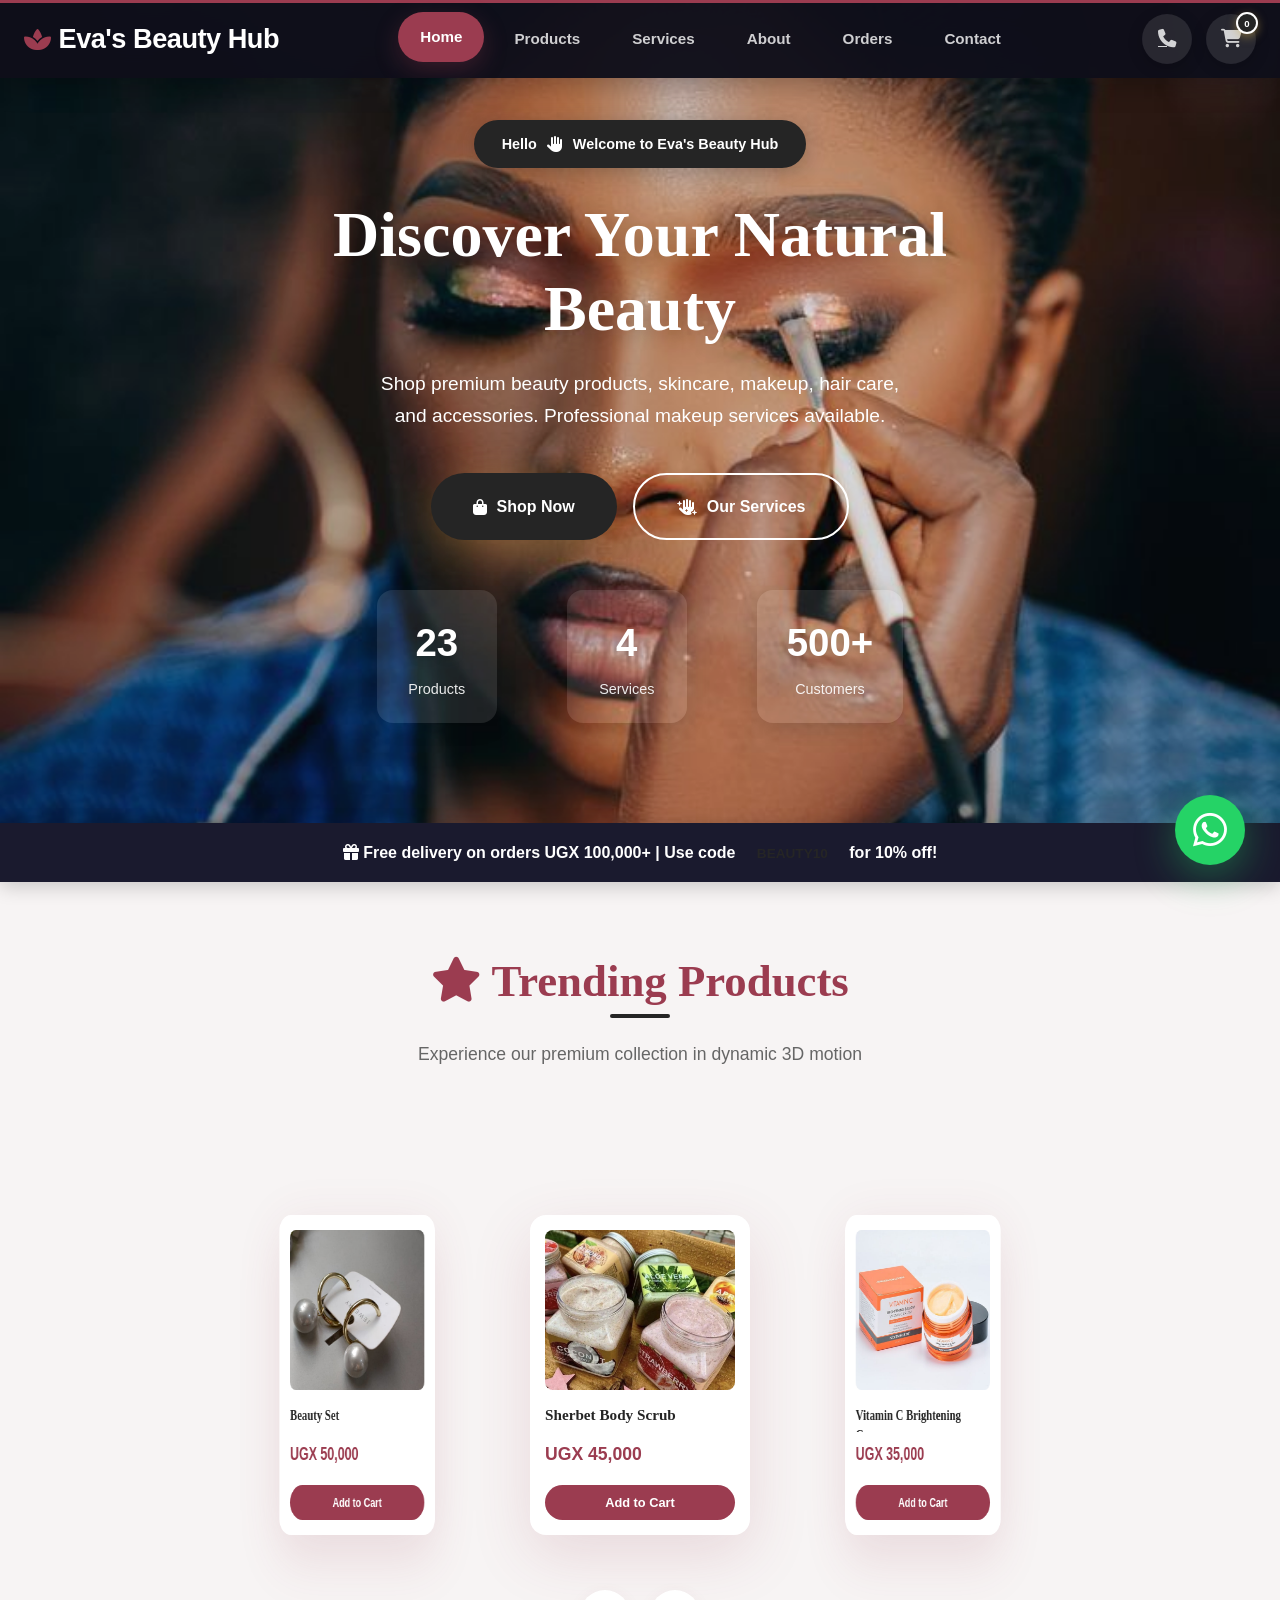
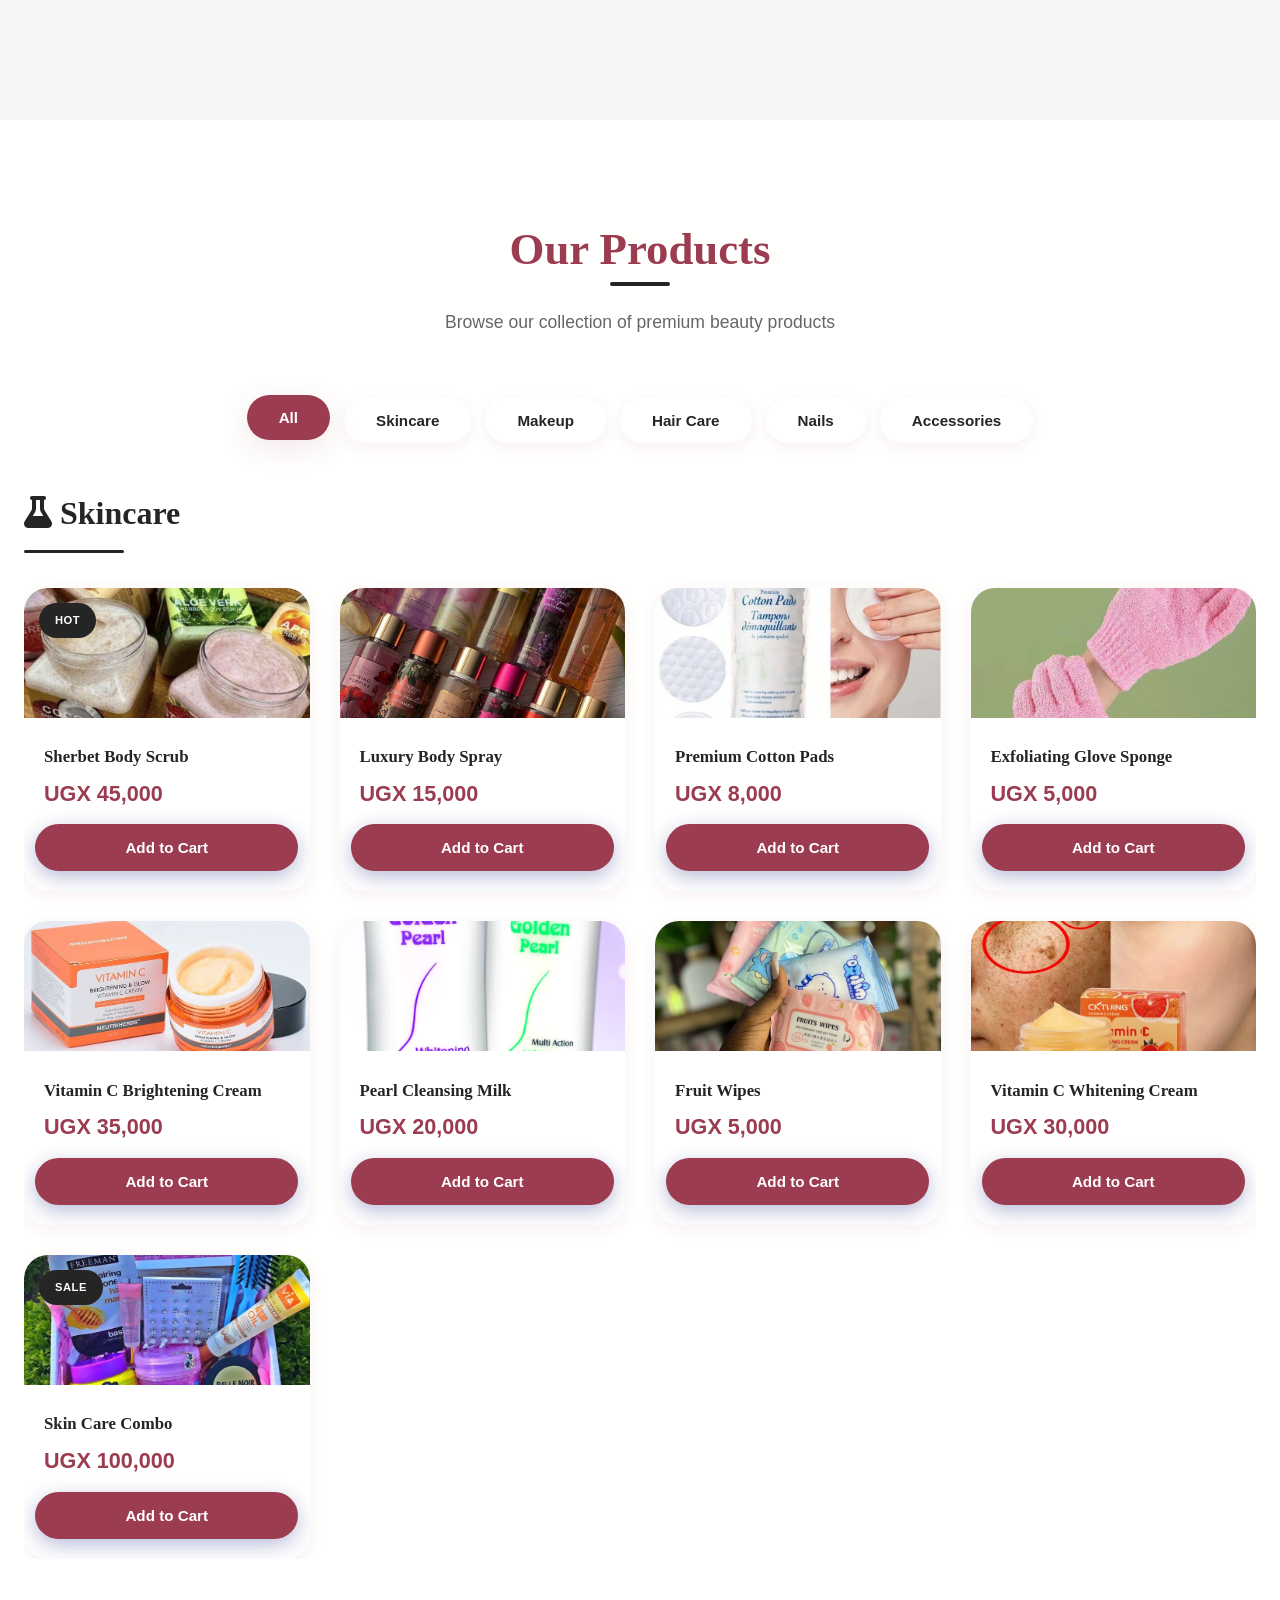
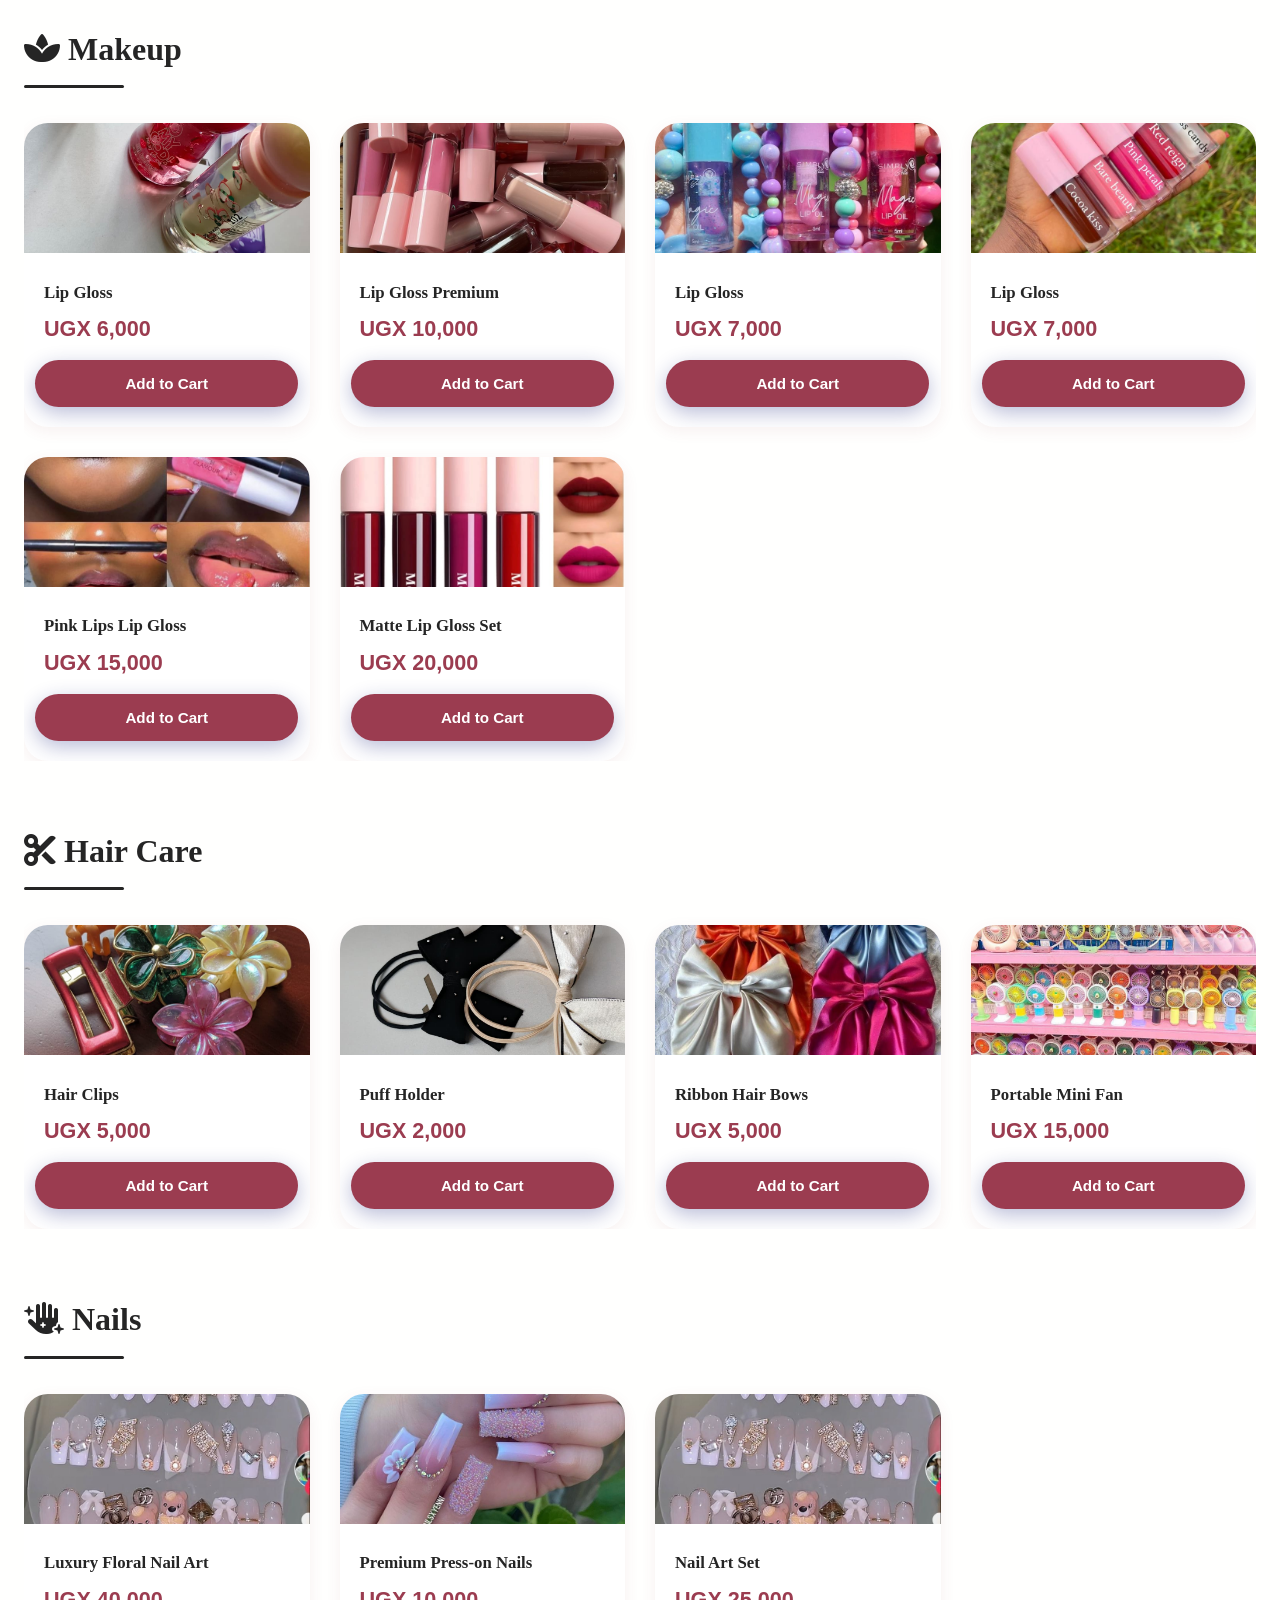
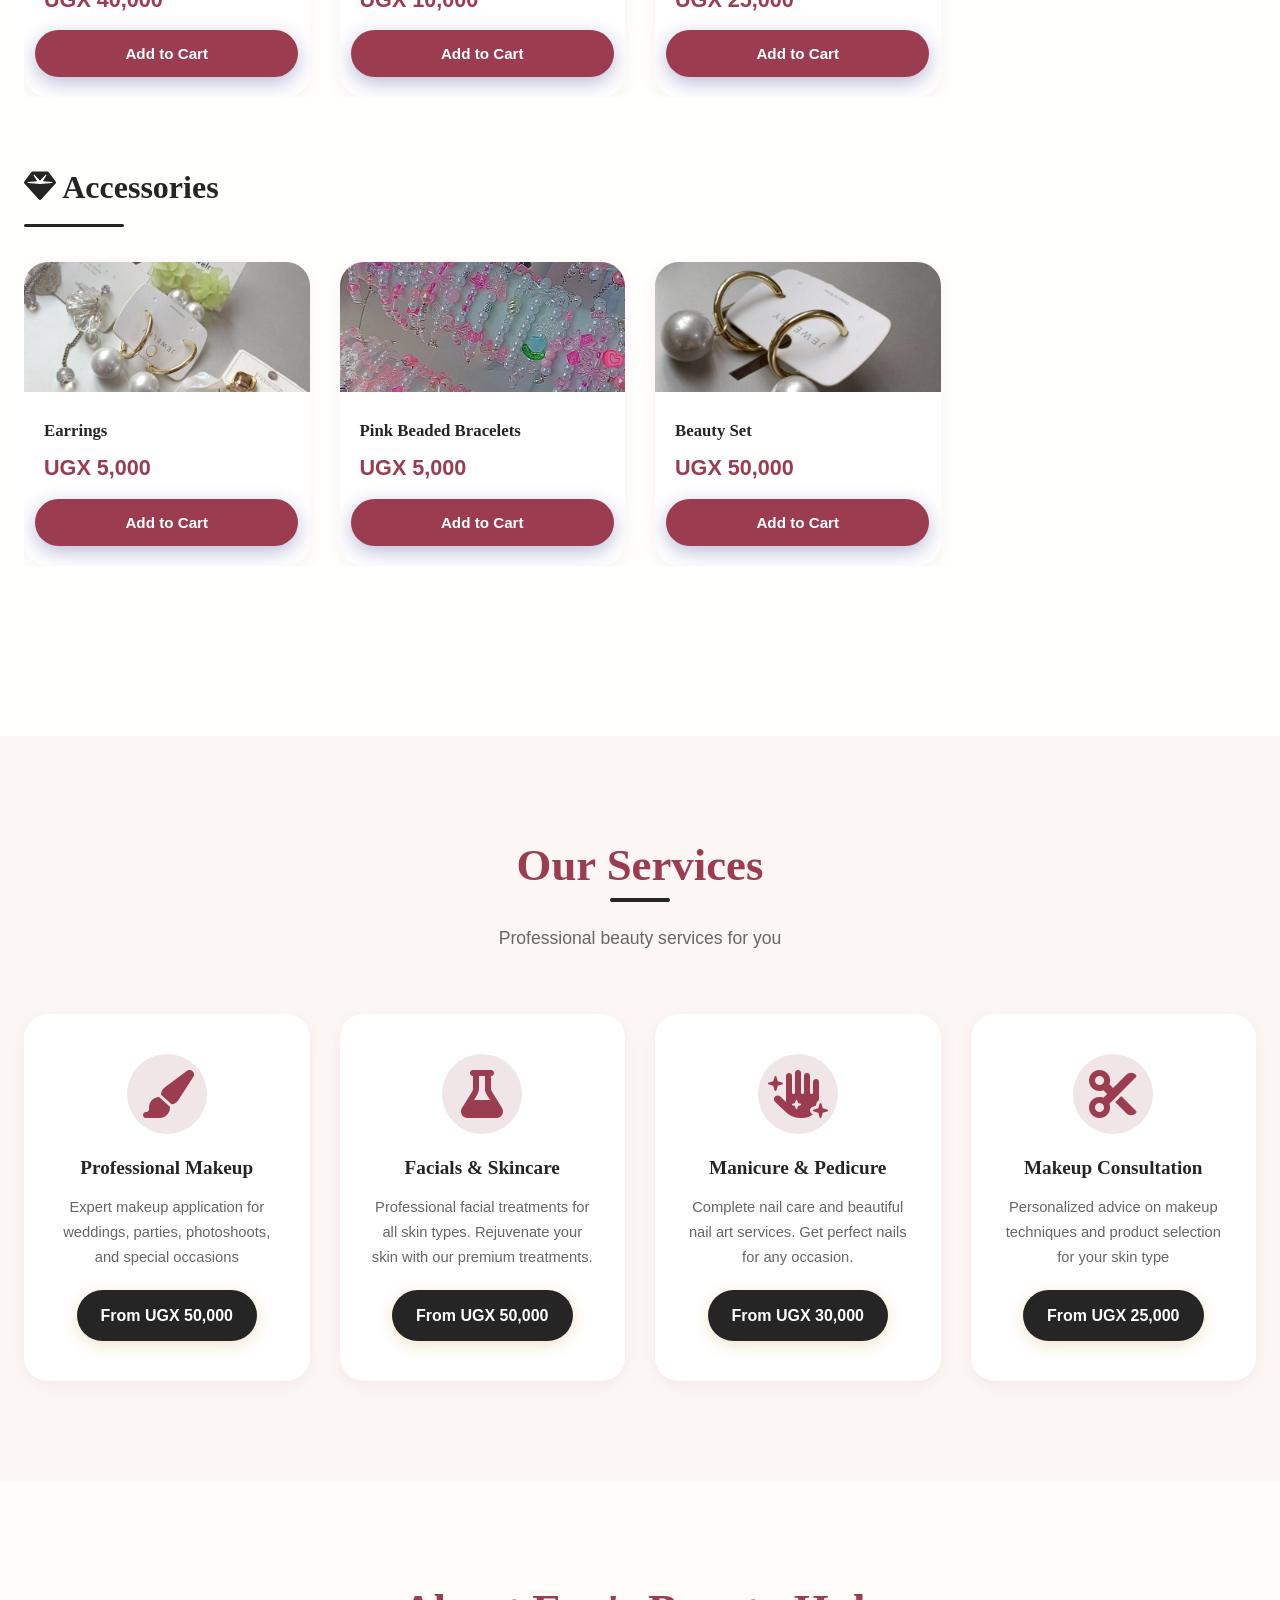
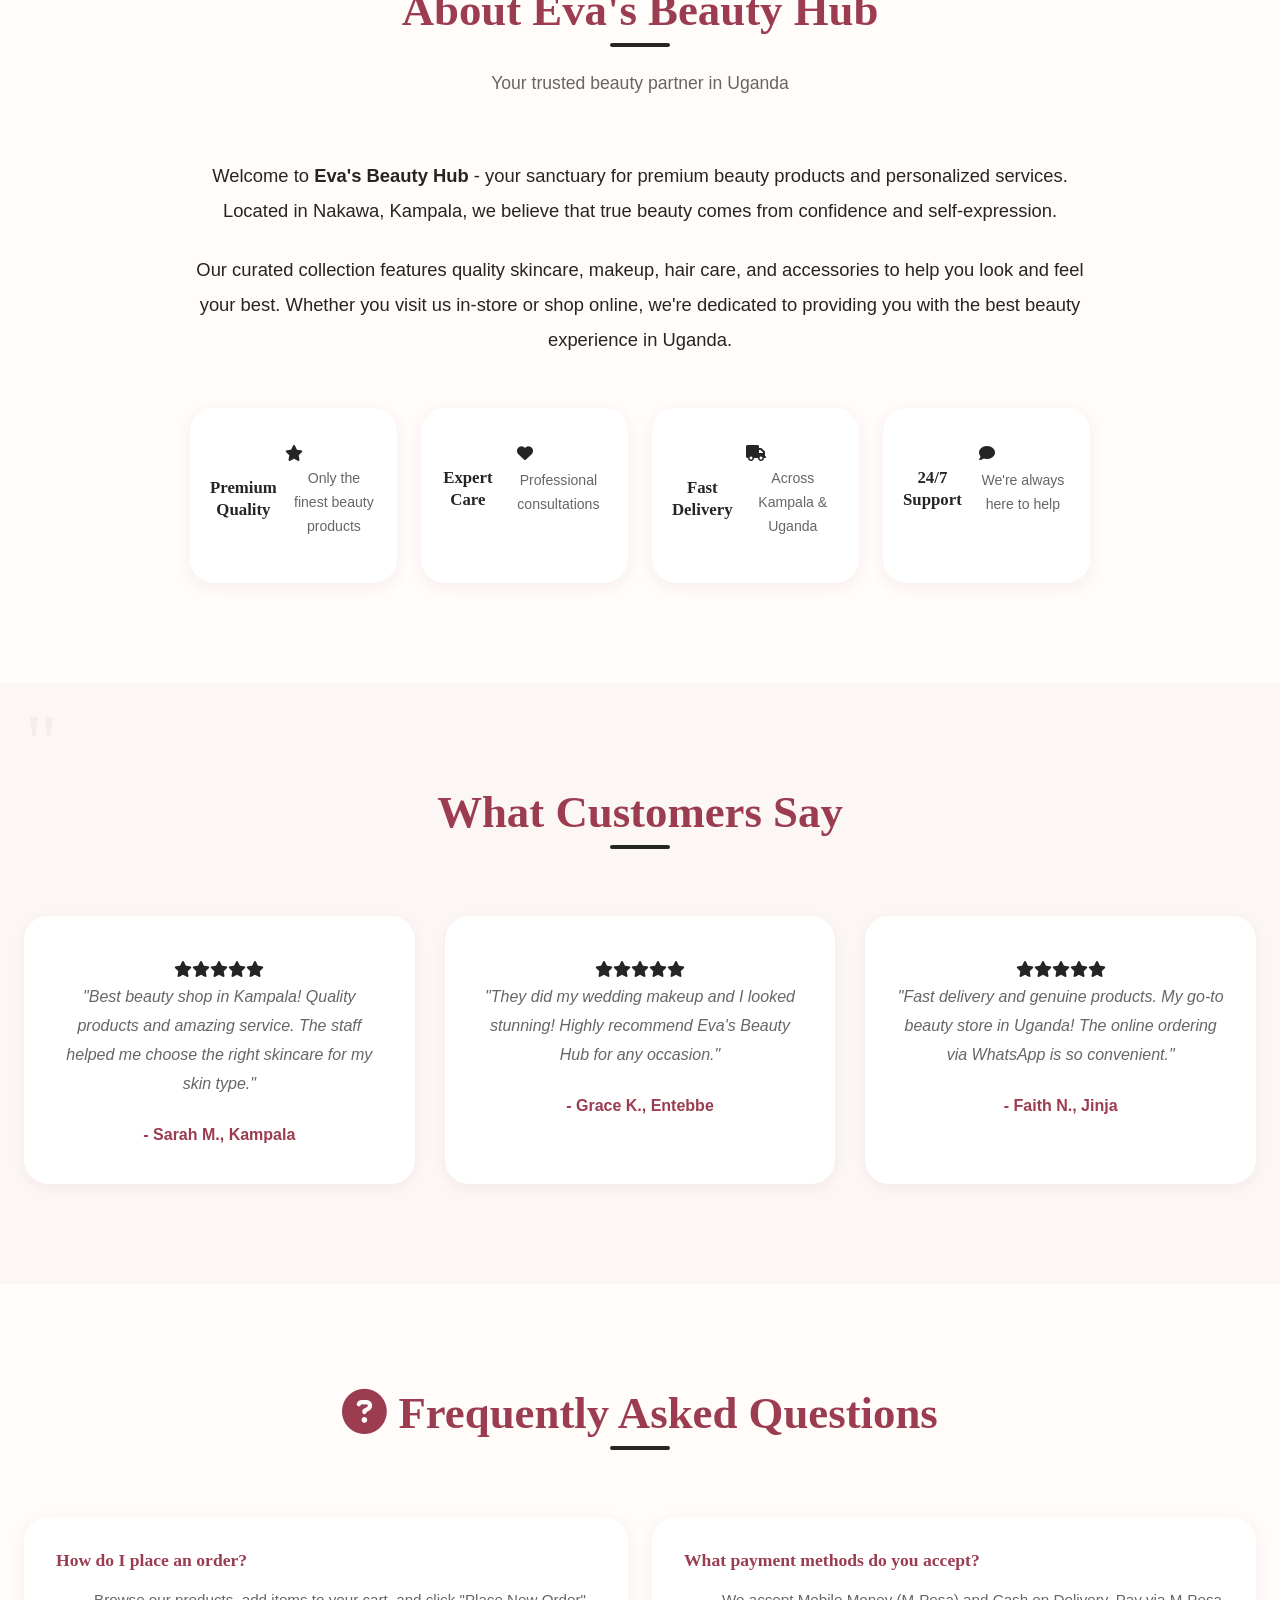
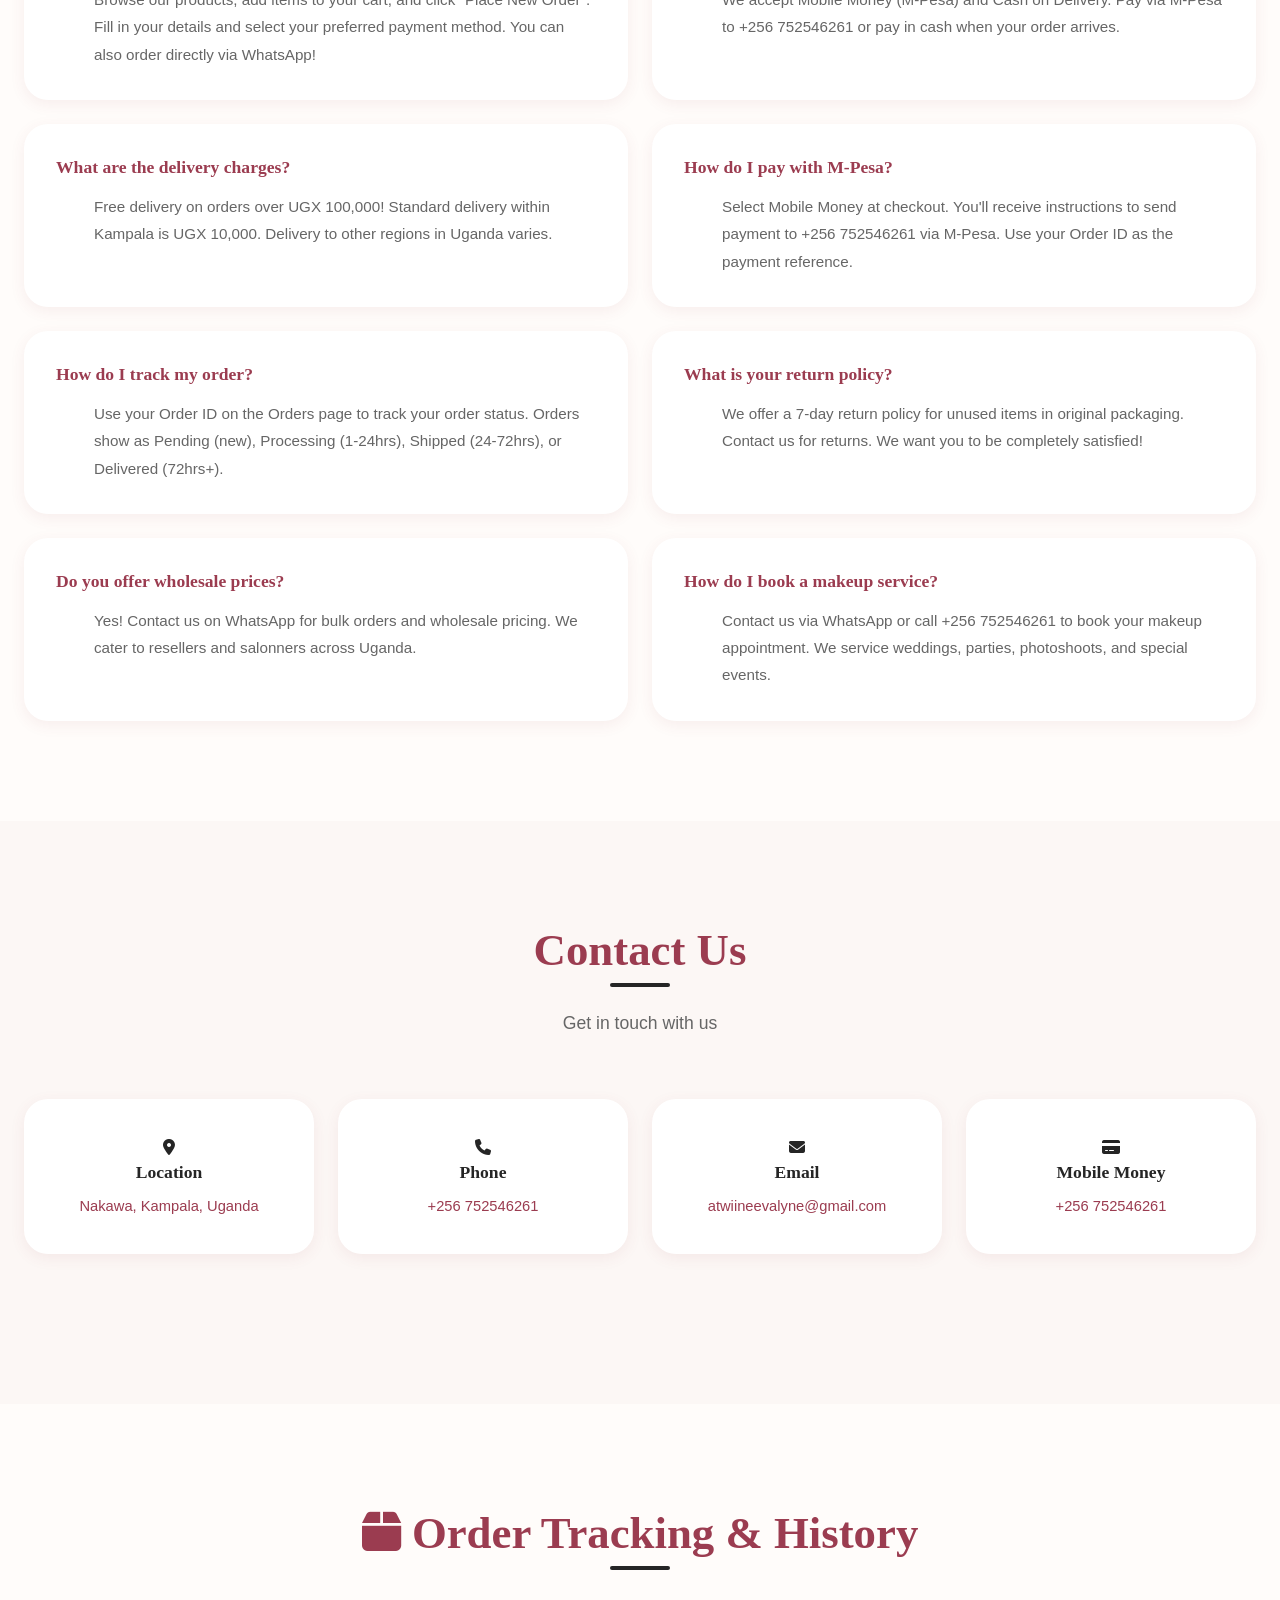
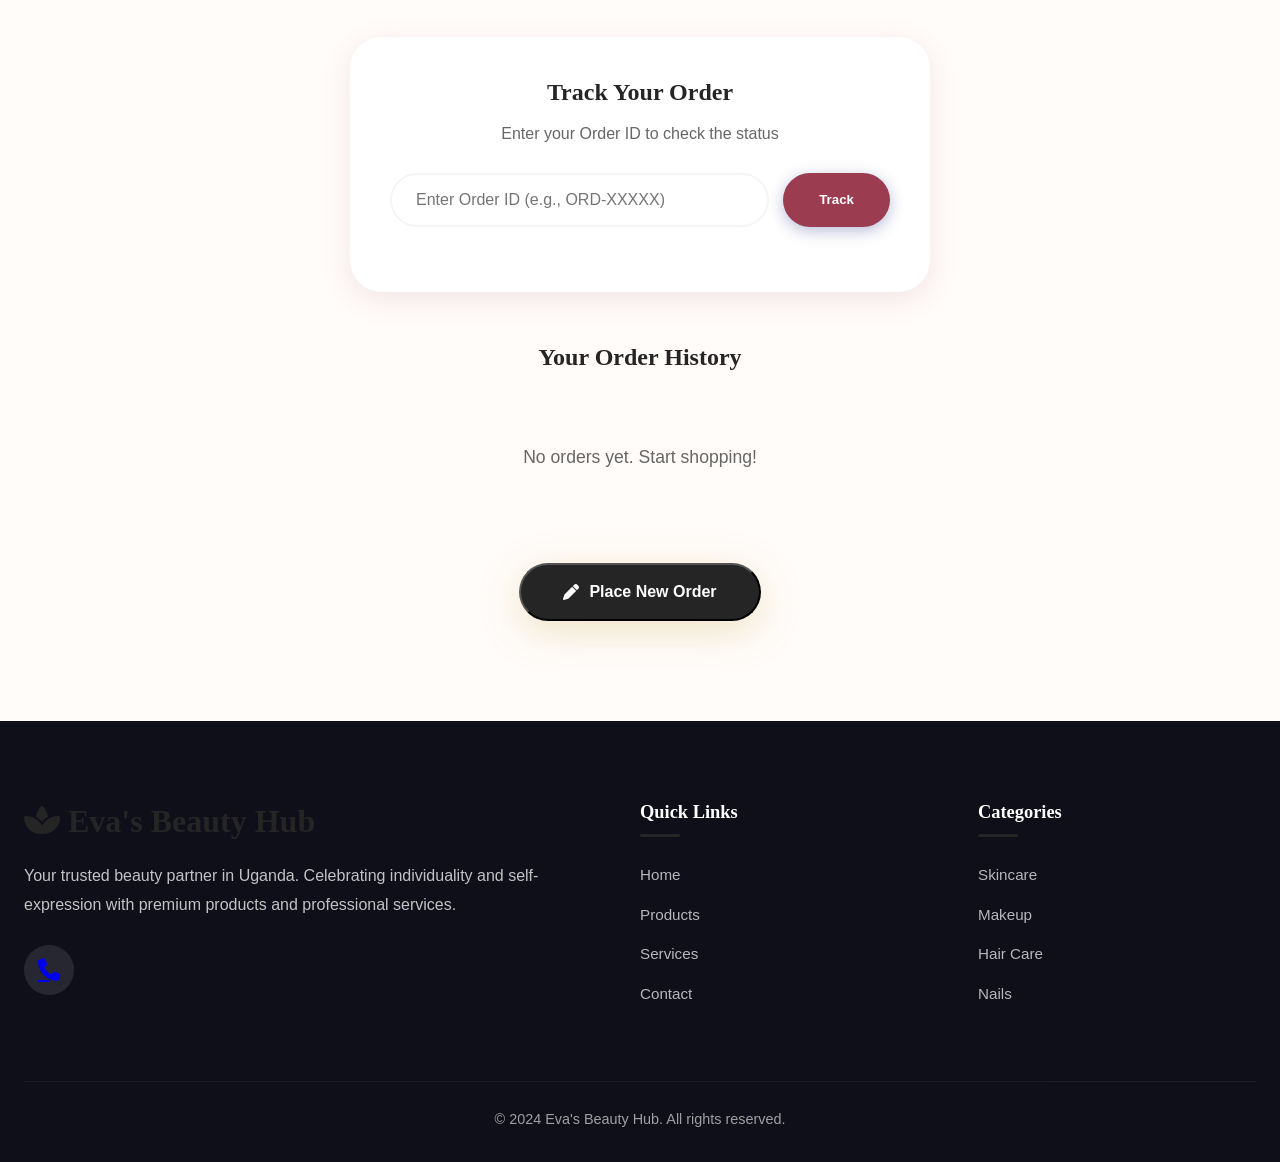
==== commit 8bdfe122: "remove desktop search box from header" ====
--- a/index.html
+++ b/index.html
@@ -30,9 +30,6 @@
             </nav>
 
             <div class="header-actions">
-                <div class="search-box">
-                    <input type="text" class="search-input" id="searchInput" placeholder="Search products..." onkeyup="searchProducts()">
-                </div>
                 <a href="tel:+256752546261" class="phone-btn" title="Call us">
                     <i class="fas fa-phone"></i>
                 </a>
@@ -992,6 +989,7 @@
 
         // Initialize
         document.addEventListener('DOMContentLoaded', function() {
+            history.replaceState(null, '', window.location.pathname);
             window.scrollTo(0, 0);
             loadOrderHistory();
             initCircularCarousel();
@@ -1077,12 +1075,34 @@
                 carousel.style.animation = 'rotateCarousel 20s linear infinite';
             }, 5000);
         }
+    let activeSection = 'home';
     window.addEventListener('scroll', function() {
             const btn = document.getElementById('backToTop');
             if (btn) {
                 if (window.scrollY > 400) btn.classList.add('visible');
                 else btn.classList.remove('visible');
             }
+            const sections = ['home', 'products', 'services', 'about', 'contact', 'orders'];
+            const scrollPos = window.scrollY + 200;
+            for (let i = sections.length - 1; i >= 0; i--) {
+                const el = document.getElementById(sections[i]);
+                if (el) {
+                    const top = el.offsetTop;
+                    const bottom = top + el.offsetHeight;
+                    if (scrollPos >= top && scrollPos < bottom) {
+                        activeSection = sections[i];
+                        break;
+                    }
+                }
+            }
+            const curEl = document.getElementById(activeSection);
+            if (curEl && window.scrollY >= curEl.offsetTop + curEl.offsetHeight) {
+                const idx = sections.indexOf(activeSection);
+                if (idx < sections.length - 1) activeSection = sections[idx + 1];
+            }
+            document.querySelectorAll('.nav-link').forEach(link => {
+                link.classList.toggle('active', link.getAttribute('href') === '#' + activeSection);
+            });
         });
     </script>
 </body>
